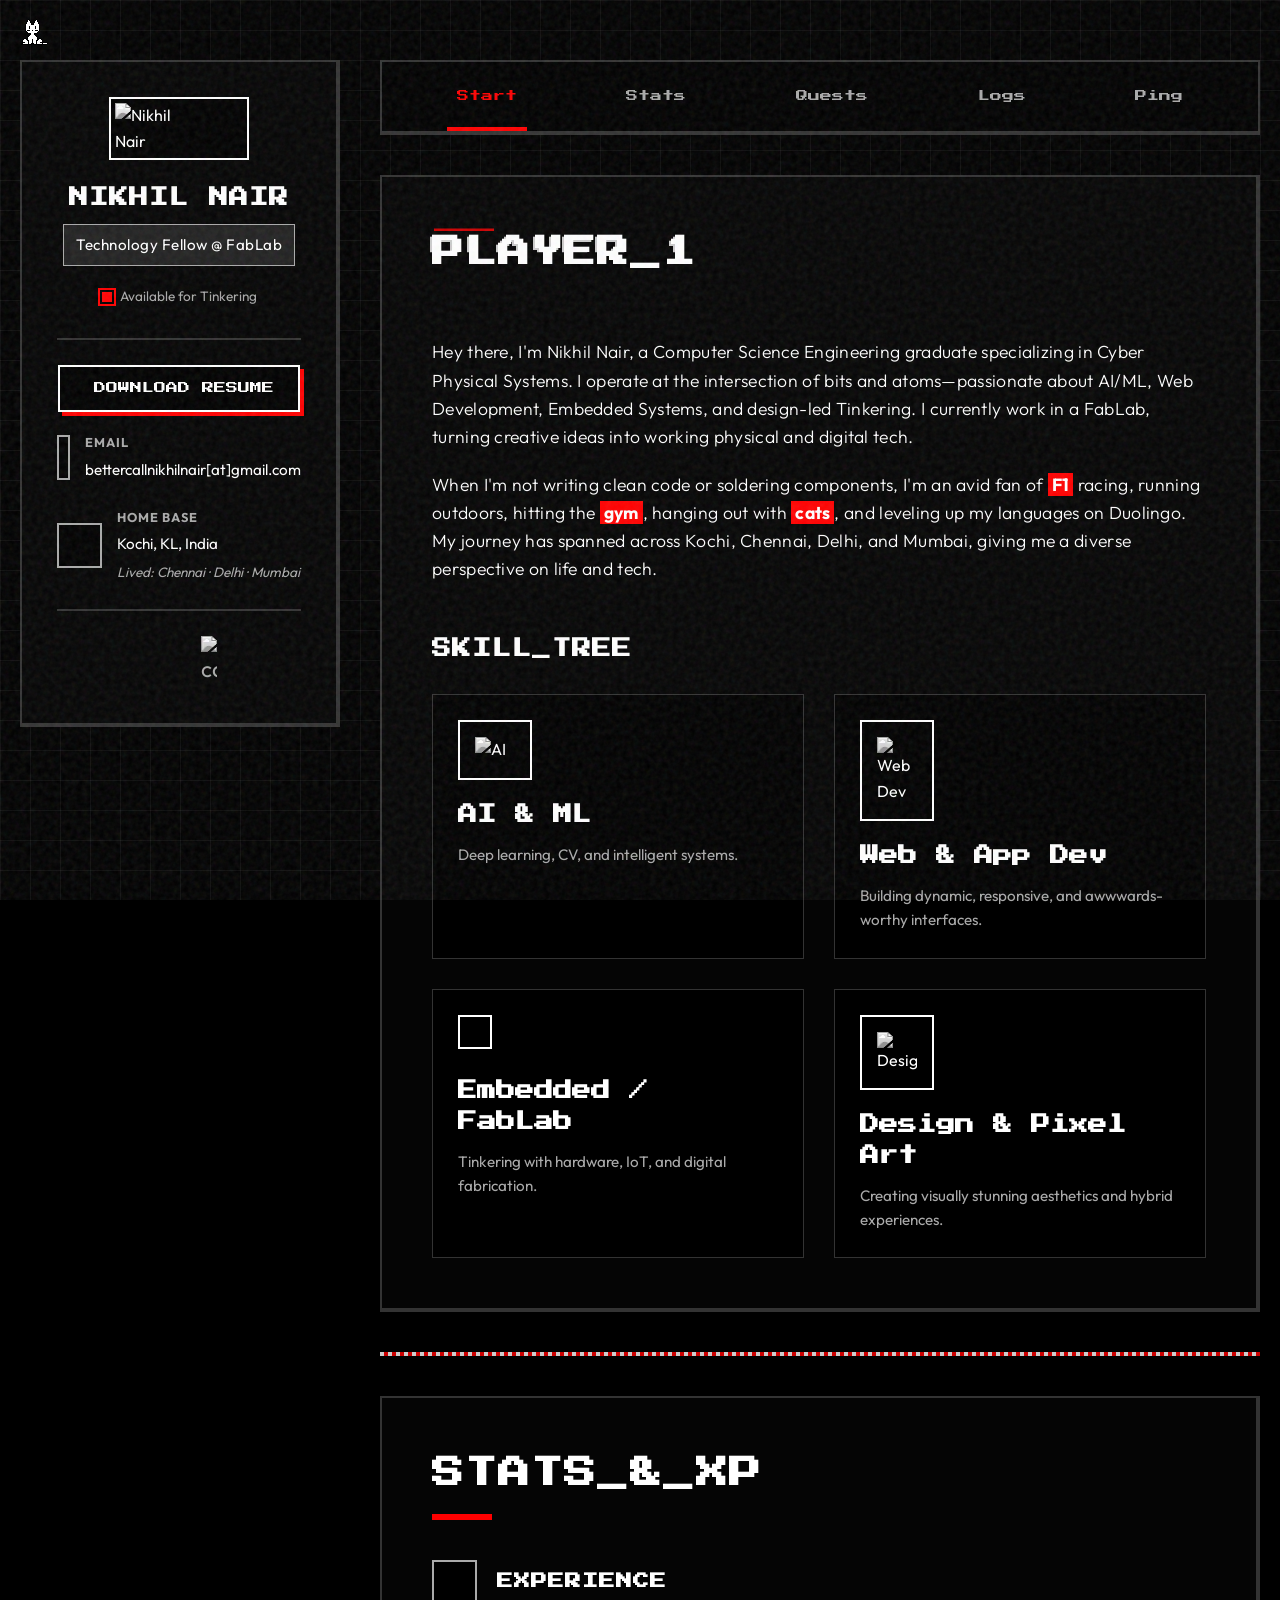
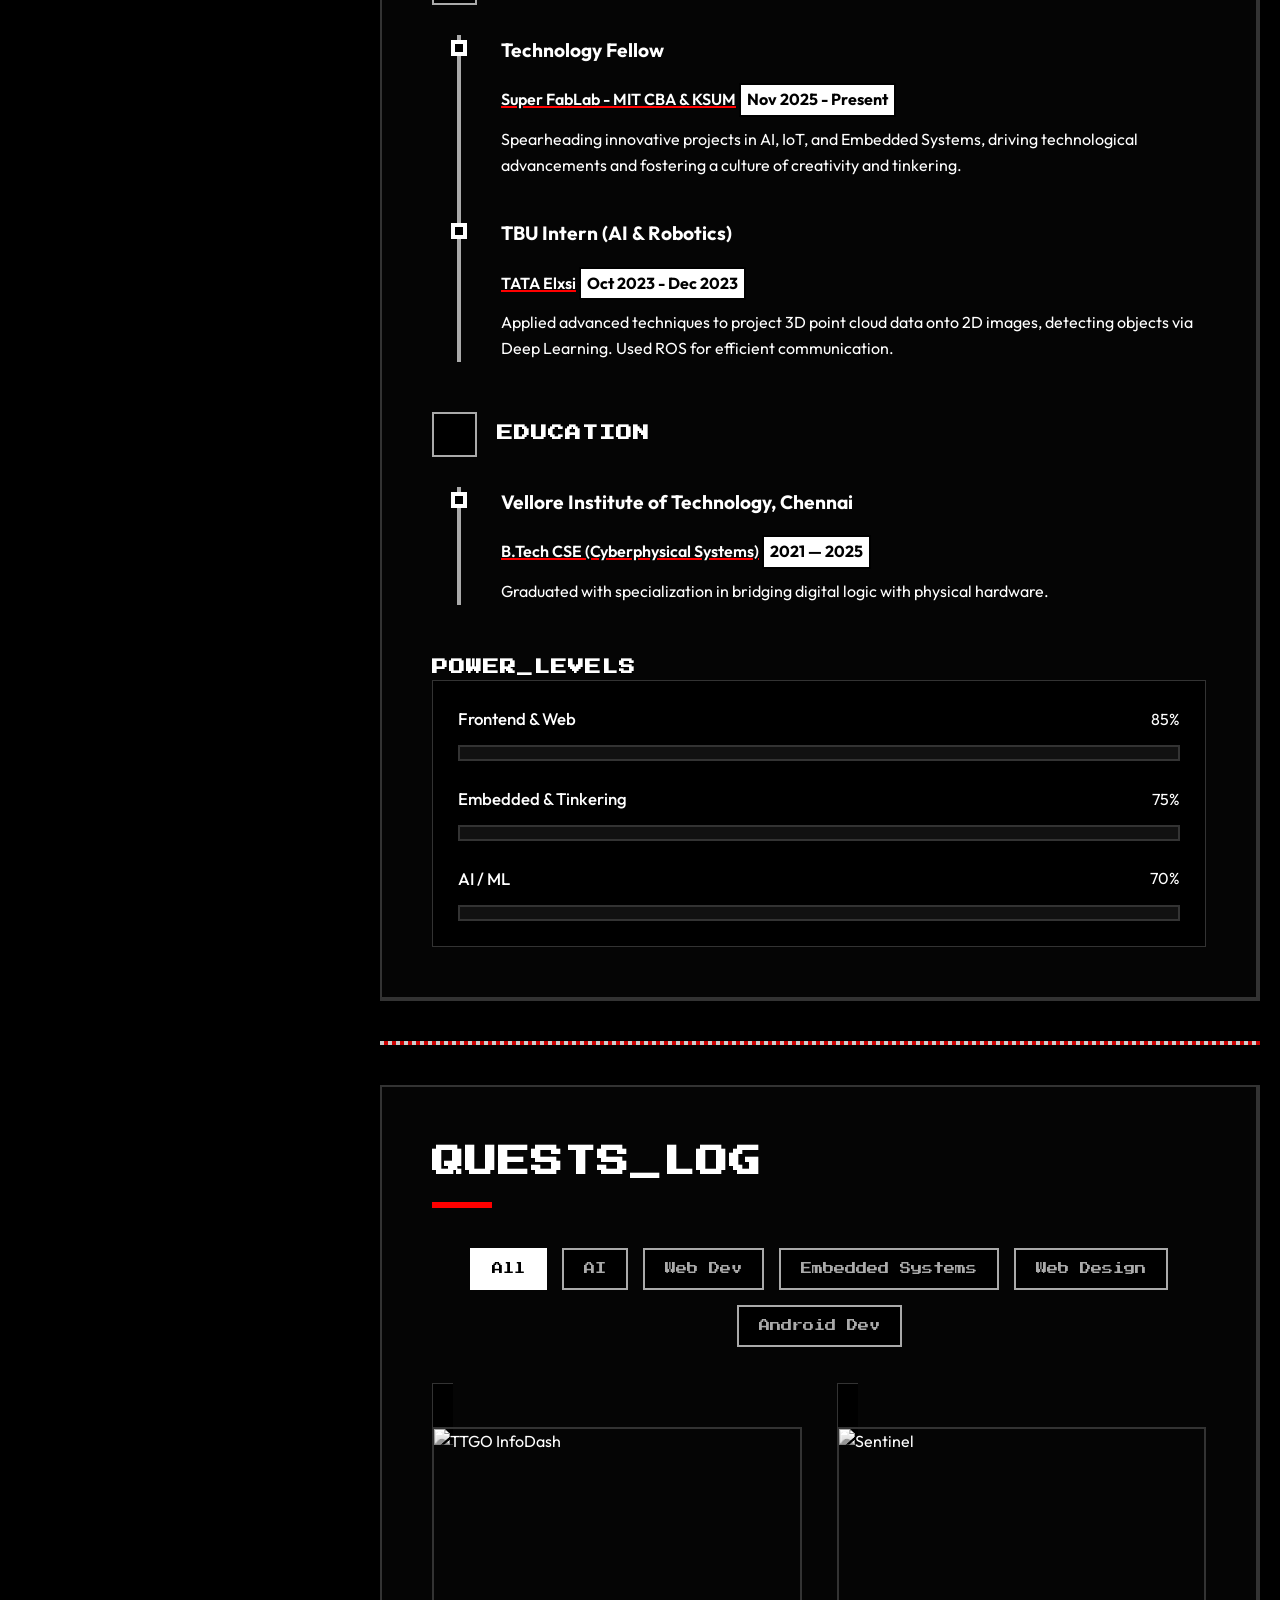
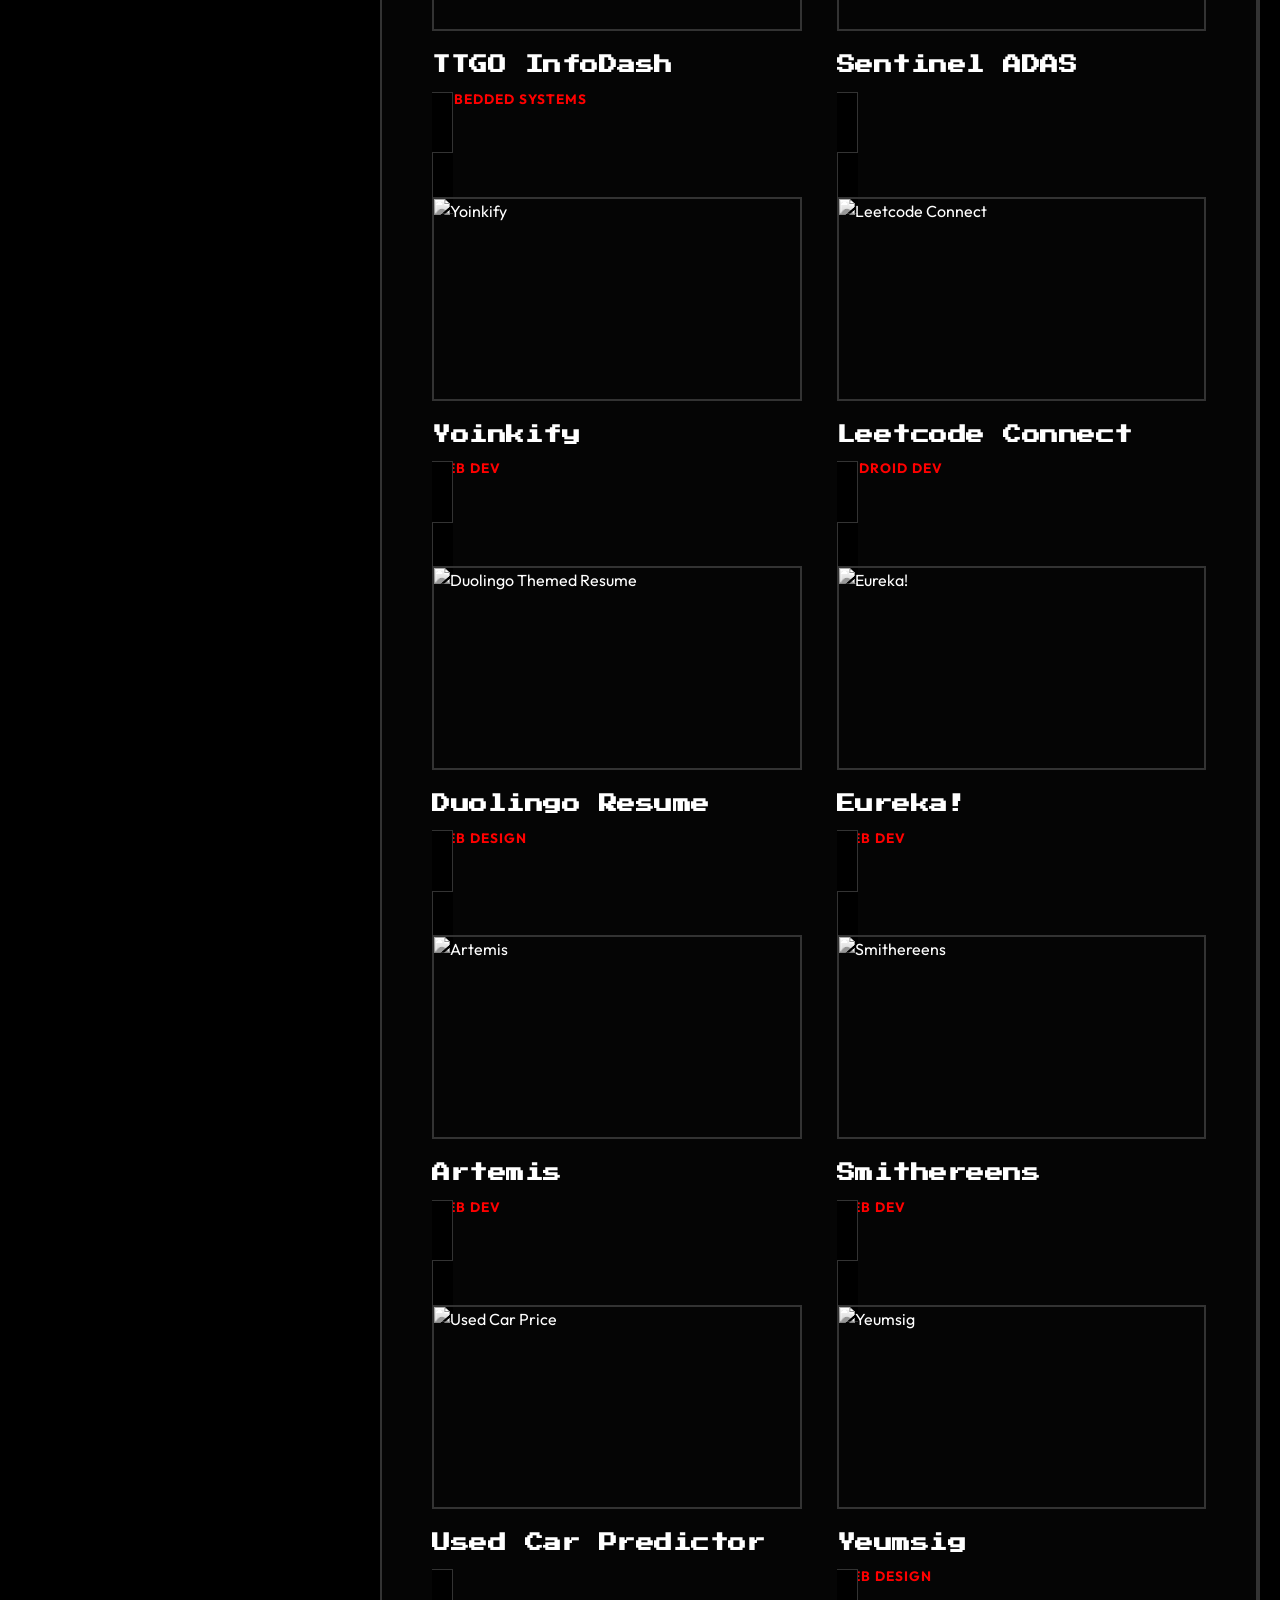
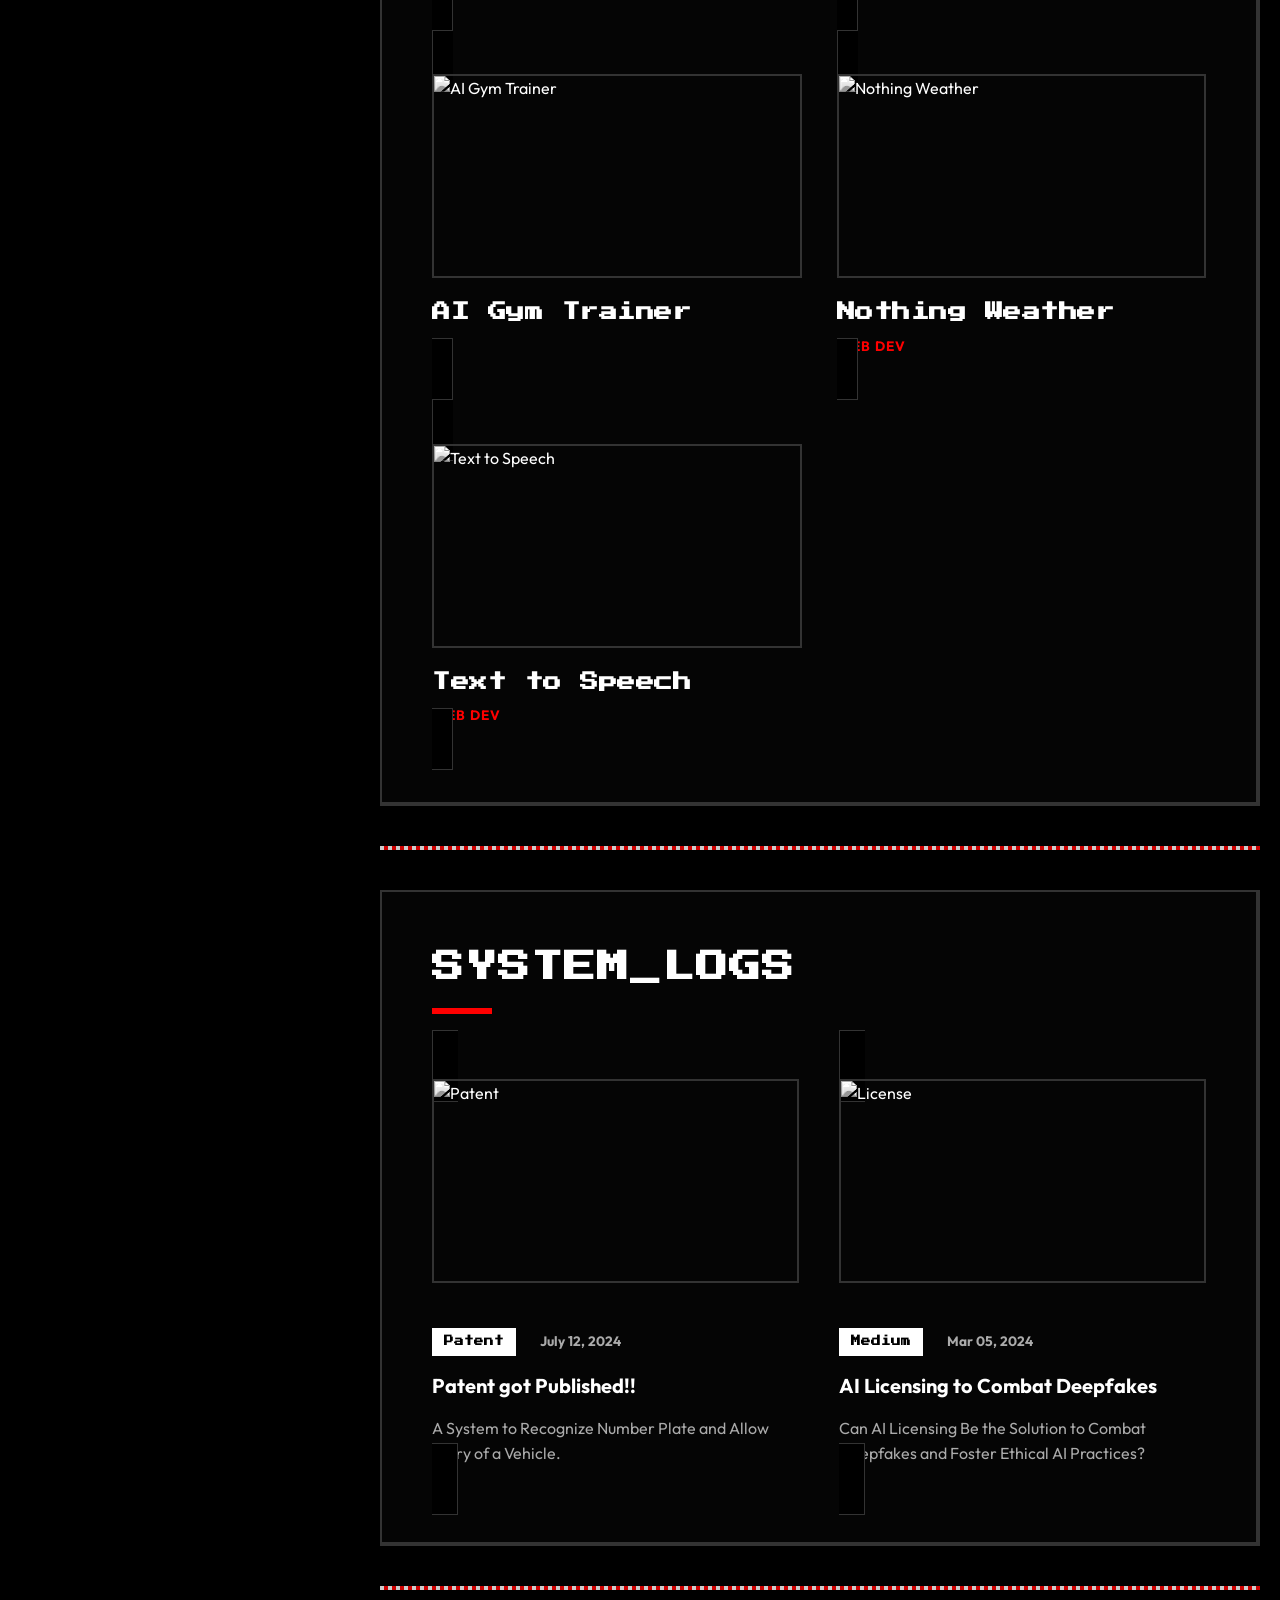
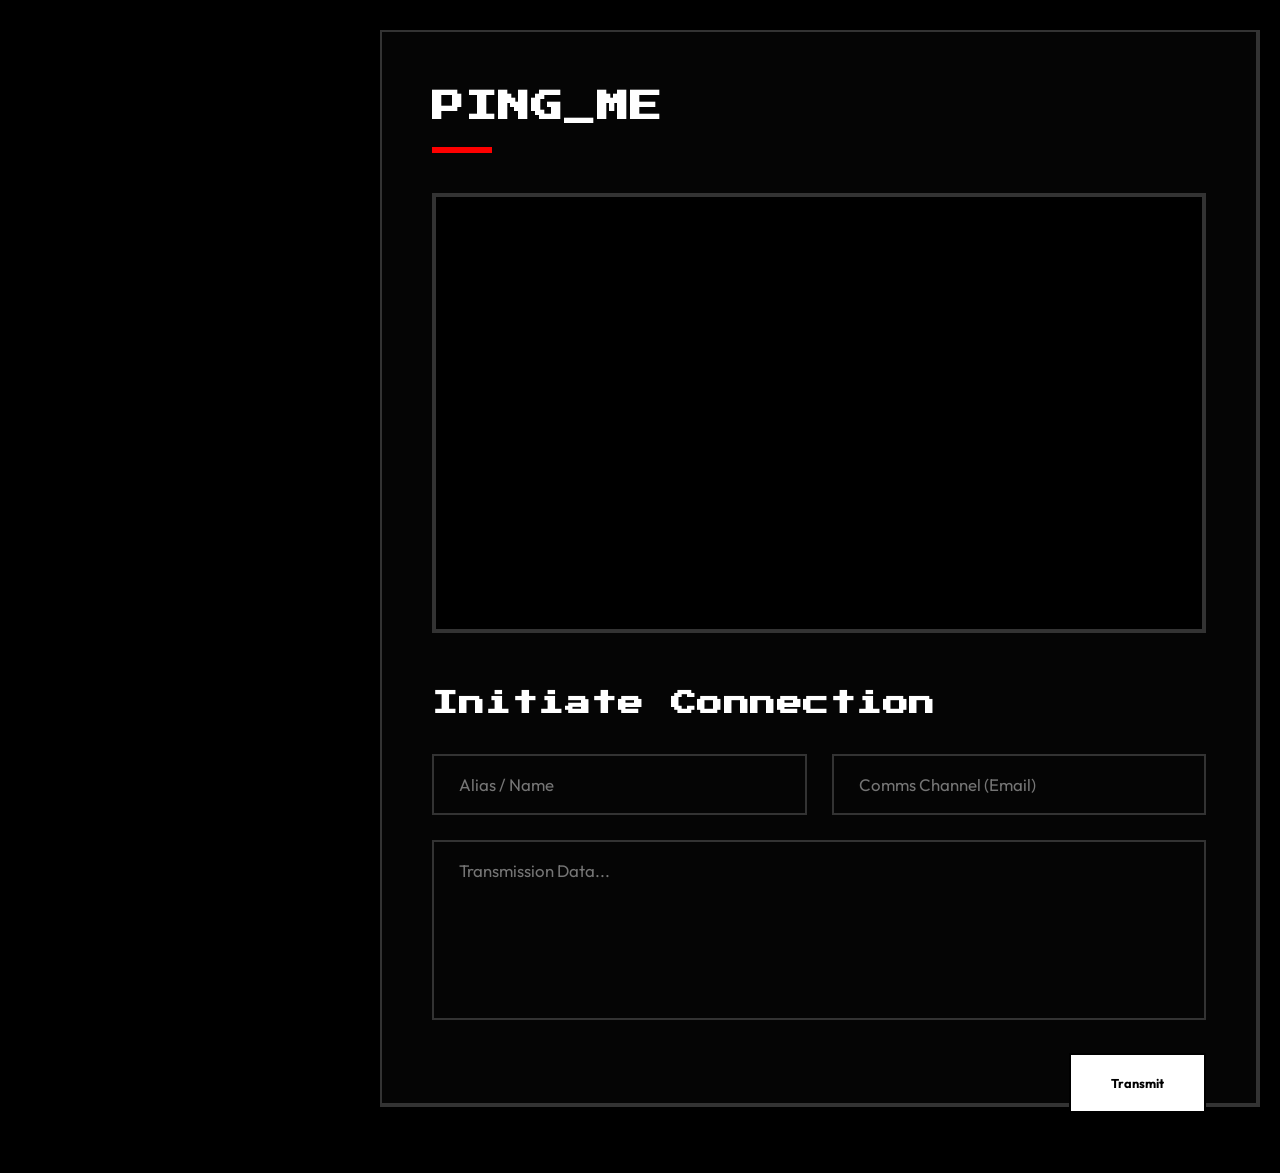
==== index.html @ 6154fd9d "style: redesign to black, white, and red pixel aesthetic" ====
<!DOCTYPE html>
<html lang="en">

<head>
  <meta charset="UTF-8">
  <meta http-equiv="X-UA-Compatible" content="IE=edge">
  <meta name="viewport" content="width=device-width, initial-scale=1.0">
  <title>Nikhil Nair | SWE & Maker</title>

  <!-- Favicon -->
  <link rel="shortcut icon" href="./assets/images/meow.svg" type="image/x-icon">

  <!-- Custom CSS -->
  <link rel="stylesheet" href="./assets/css/style.css">

  <!-- Google Fonts -->
  <link rel="preconnect" href="https://fonts.googleapis.com">
  <link rel="preconnect" href="https://fonts.gstatic.com" crossorigin>
  <link href="https://fonts.googleapis.com/css2?family=Press+Start+2P&family=Outfit:wght@300;400;500;700&family=Inter:wght@300;400;500;600&display=swap" rel="stylesheet">
</head>

<body class="pixel-cyber-theme">

  <!-- Noise Overlay for Premium Feel -->
  <div class="noise-overlay"></div>

  <main>
    <!--
      - #SIDEBAR
    -->
    <aside class="sidebar glass-panel" data-sidebar>
      <div class="sidebar-info">
        <figure class="avatar-box pixelated-border">
          <img src="./assets/images/myavatar.png" alt="Nikhil Nair" width="80">
        </figure>

        <div class="info-content">
          <h1 class="name pixel-font" title="Nikhil Nair">Nikhil Nair</h1>
          <p class="title cyber-text">Technology Fellow @ FabLab</p>
          <div class="status-indicator">
            <span class="pulse-dot"></span> Available for Tinkering
          </div>
        </div>

        <button class="info_more-btn" data-sidebar-btn>
          <span>Show Info</span>
          <ion-icon name="chevron-down"></ion-icon>
        </button>
      </div>

      <div class="sidebar-info_more">
        <div class="separator"></div>

        <ul class="contacts-list">
          <div style="text-align: center; margin-bottom: 20px;">
            <a href="./assets/files/Nikhil_Nair_Resume.pdf" download class="resume-btn pixel-btn">
              <ion-icon name="download-outline"></ion-icon>
              <span>Download Resume</span>
            </a>
          </div>

          <li class="contact-item">
            <div class="icon-box neon-glow">
              <ion-icon name="mail-outline"></ion-icon>
            </div>
            <div class="contact-info">
              <p class="contact-title pixel-subtitle">Email</p>
              <a href="mailto:bettercallnikhilnair@gmail.com" class="contact-link">bettercallnikhilnair[at]gmail.com</a>
            </div>
          </li>

          <li class="contact-item">
            <div class="icon-box neon-glow">
              <ion-icon name="location-outline"></ion-icon>
            </div>
            <div class="contact-info">
              <p class="contact-title pixel-subtitle">Home Base</p>
              <address>Kochi, KL, India</address>
              <p class="journey-text">Lived: Chennai · Delhi · Mumbai</p>
            </div>
          </li>
        </ul>

        <div class="separator"></div>

        <ul class="social-list">
          <li class="social-item"><a href="https://github.com/icebelly29" target="_blank" class="social-link"><ion-icon name="logo-github"></ion-icon></a></li>
          <li class="social-item"><a href="https://www.linkedin.com/in/nikhilnair29/" target="_blank" class="social-link"><ion-icon name="logo-linkedin"></ion-icon></a></li>
          <li class="social-item"><a href="https://www.instagram.com/nikhilvb2/" target="_blank" class="social-link"><ion-icon name="logo-instagram"></ion-icon></a></li>
          <li class="social-item"><a href="#" class="social-link"><img src="./assets/images/meow.png" width="16" alt="cat"></a></li>
        </ul>
      </div>
    </aside>

    <!--
      - #MAIN CONTENT
    -->
    <div class="main-content">
      
      <!--
        - #NAVBAR
      -->
      <nav class="navbar glass-panel">
        <ul class="navbar-list">
          <li class="navbar-item"><a href="#start" class="navbar-link active pixel-hover" data-nav-link>Start</a></li>
          <li class="navbar-item"><a href="#stats" class="navbar-link pixel-hover" data-nav-link>Stats</a></li>
          <li class="navbar-item"><a href="#quests" class="navbar-link pixel-hover" data-nav-link>Quests</a></li>
          <li class="navbar-item"><a href="#logs" class="navbar-link pixel-hover" data-nav-link>Logs</a></li> 
          <li class="navbar-item"><a href="#ping" class="navbar-link pixel-hover" data-nav-link>Ping</a></li>
        </ul>
      </nav>

      <!--
        - #ABOUT (Start)
      -->
      <article id="start" class="about glass-panel section-block" data-page="start">
        <header>
          <h2 class="h2 article-title pixel-font cyber-glitch" data-text="Player_1">Player_1</h2>
        </header>

        <section class="about-text scroll-reveal">
          <p>
            Hey there, I'm Nikhil Nair, a Computer Science Engineering graduate specializing in Cyber Physical Systems. 
            I operate at the intersection of bits and atoms—passionate about AI/ML, Web Development, Embedded Systems, and design-led Tinkering. I currently work in a FabLab, turning creative ideas into working physical and digital tech.
          </p>
          <p>
            When I'm not writing clean code or soldering components, I'm an avid fan of <b>F1</b> racing, running outdoors, hitting the <b>gym</b>, hanging out with <b>cats</b>, and leveling up my languages on Duolingo. My journey has spanned across Kochi, Chennai, Delhi, and Mumbai, giving me a diverse perspective on life and tech.
          </p>
        </section>

        <section class="service scroll-reveal">
          <h3 class="h3 service-title pixel-font">Skill_Tree</h3>
          <ul class="service-list">
            <li class="service-item glass-card hover-glow">
              <div class="service-icon-box"><img src="./assets/images/machine-learning.png" alt="AI" width="40"></div>
              <div class="service-content-box">
                <h4 class="h4 service-item-title gradient-text">AI & ML</h4>
                <p class="service-item-text">Deep learning, CV, and intelligent systems.</p>
              </div>
            </li>
            <li class="service-item glass-card hover-glow">
              <div class="service-icon-box"><img src="./assets/images/development.png" alt="Web Dev" width="40"></div>
              <div class="service-content-box">
                <h4 class="h4 service-item-title gradient-text">Web & App Dev</h4>
                <p class="service-item-text">Building dynamic, responsive, and awwwards-worthy interfaces.</p>
              </div>
            </li>
            <li class="service-item glass-card hover-glow">
              <div class="service-icon-box"><ion-icon name="hardware-chip-outline" style="font-size: 40px; color: var(--neon-cyan);"></ion-icon></div>
              <div class="service-content-box">
                <h4 class="h4 service-item-title gradient-text">Embedded / FabLab</h4>
                <p class="service-item-text">Tinkering with hardware, IoT, and digital fabrication.</p>
              </div>
            </li>
            <li class="service-item glass-card hover-glow">
              <div class="service-icon-box"><img src="./assets/images/web-design.png" alt="Design" width="40"></div>
              <div class="service-content-box">
                <h4 class="h4 service-item-title gradient-text">Design & Pixel Art</h4>
                <p class="service-item-text">Creating visually stunning aesthetics and hybrid experiences.</p>
              </div>
            </li>
          </ul>
        </section>
      </article>

      <div class="section-divider pixel-divider"></div>

      <!--
        - #RESUME (Stats)
      -->
      <article id="stats" class="resume glass-panel section-block" data-page="stats">
        <header>
          <h2 class="h2 article-title pixel-font neon-text">Stats_&_XP</h2>
        </header>

        <section class="timeline scroll-reveal">
          <div class="title-wrapper">
            <div class="icon-box neon-glow"><ion-icon name="briefcase-outline"></ion-icon></div>
            <h3 class="h3 pixel-font" style="font-size: 1rem;">Experience</h3>
          </div>
          <ol class="timeline-list">
            <li class="timeline-item">
              <h4 class="h4 timeline-item-title">Technology Fellow</h4>
              <a href="https://fablabkerala.in/" target="_blank" class="cyber-link">Super FabLab - MIT CBA & KSUM</a>
              <span class="time-badge synth-bg">Nov 2025 - Present</span>
              <p class="timeline-text">Spearheading innovative projects in AI, IoT, and Embedded Systems, driving technological advancements and fostering a culture of creativity and tinkering.</p>
            </li>
            <li class="timeline-item">
              <h4 class="h4 timeline-item-title">TBU Intern (AI & Robotics)</h4>
              <a href="https://tataelxsi.com/" target="_blank" class="cyber-link">TATA Elxsi</a>
              <span class="time-badge synth-bg">Oct 2023 - Dec 2023</span>
              <p class="timeline-text">Applied advanced techniques to project 3D point cloud data onto 2D images, detecting objects via Deep Learning. Used ROS for efficient communication.</p>
            </li>
          </ol>
        </section>

        <section class="timeline scroll-reveal">
          <div class="title-wrapper">
            <div class="icon-box neon-glow"><ion-icon name="book-outline"></ion-icon></div>
            <h3 class="h3 pixel-font" style="font-size: 1rem;">Education</h3>
          </div>
          <ol class="timeline-list">
            <li class="timeline-item">
              <h4 class="h4 timeline-item-title">Vellore Institute of Technology, Chennai</h4>
              <span class="cyber-link">B.Tech CSE (Cyberphysical Systems)</span>
              <span class="time-badge synth-bg">2021 — 2025</span>
              <p class="timeline-text">Graduated with specialization in bridging digital logic with physical hardware.</p>
            </li>
          </ol>
        </section>

        <section class="skill scroll-reveal">
          <h3 class="h3 skills-title pixel-font" style="font-size: 1rem;">Power_Levels</h3>
          <ul class="skills-list content-card glass-card">
            <li class="skills-item">
              <div class="title-wrapper"><h5 class="h5">Frontend & Web</h5><data value="85">85%</data></div>
              <div class="skill-progress-bg"><div class="skill-progress-fill neon-bar synth-gradient" style="width: 85%;"></div></div>
            </li>
            <li class="skills-item">
              <div class="title-wrapper"><h5 class="h5">Embedded & Tinkering</h5><data value="75">75%</data></div>
              <div class="skill-progress-bg"><div class="skill-progress-fill neon-bar synth-gradient" style="width: 75%;"></div></div>
            </li>
            <li class="skills-item">
              <div class="title-wrapper"><h5 class="h5">AI / ML</h5><data value="70">70%</data></div>
              <div class="skill-progress-bg"><div class="skill-progress-fill neon-bar synth-gradient" style="width: 70%;"></div></div>
            </li>
          </ul>
        </section>
      </article>

      <div class="section-divider pixel-divider"></div>

      <!--
        - #PORTFOLIO (Quests)
      -->
      <article id="quests" class="portfolio glass-panel section-block" data-page="quests">
        <header>
          <h2 class="h2 article-title pixel-font neon-text" style="color: var(--neon-pink);">Quests_Log</h2>
        </header>

        <section class="projects">
          <ul class="filter-list pixel-filters">
            <li class="filter-item"><button class="active synth-btn" data-filter-btn>All</button></li>
            <li class="filter-item"><button class="synth-btn" data-filter-btn>AI</button></li>
            <li class="filter-item"><button class="synth-btn" data-filter-btn>Web Dev</button></li>
            <li class="filter-item"><button class="synth-btn" data-filter-btn>Embedded Systems</button></li>
            <li class="filter-item"><button class="synth-btn" data-filter-btn>Web Design</button></li>
            <li class="filter-item"><button class="synth-btn" data-filter-btn>Android Dev</button></li>
          </ul>

          <ul class="project-list">
            <!-- Project 1 -->
            <li class="project-item active scroll-reveal" data-filter-item data-category="embedded systems">
              <a href="https://github.com/icebelly29/ttgo-infodash" target="_blank" class="glass-card quest-card synth-hover">
                <figure class="project-img pixel-image-wrapper">
                  <div class="project-item-icon-box"><ion-icon name="eye-outline"></ion-icon></div>
                  <img src="./assets/images/ttgo-infodash.gif" alt="TTGO InfoDash" loading="lazy">
                </figure>
                <h3 class="project-title cyber-text gradient-text">TTGO InfoDash</h3>
                <p class="project-category">Embedded Systems</p>
              </a>
            </li>

            <!-- Project 2 -->
            <li class="project-item active scroll-reveal" data-filter-item data-category="ai">
              <a href="https://github.com/icebelly29/Sentinel-Smart-ADAS-Integrated-Fleet-Monitoring-System" target="_blank" class="glass-card quest-card synth-hover">
                <figure class="project-img pixel-image-wrapper">
                  <div class="project-item-icon-box"><ion-icon name="eye-outline"></ion-icon></div>
                  <img src="./assets/images/sentinel.png" alt="Sentinel" loading="lazy">
                </figure>
                <h3 class="project-title cyber-text gradient-text">Sentinel ADAS</h3>
                <p class="project-category">AI</p>
              </a>
            </li>

            <!-- Project 3 -->
            <li class="project-item active scroll-reveal" data-filter-item data-category="web dev">
              <a href="https://yoinkify.up.railway.app/" target="_blank" class="glass-card quest-card synth-hover">
                <figure class="project-img pixel-image-wrapper">
                  <div class="project-item-icon-box"><ion-icon name="eye-outline"></ion-icon></div>
                  <img src="./assets/images/yoinkify.png" alt="Yoinkify" loading="lazy">
                </figure>
                <h3 class="project-title cyber-text gradient-text">Yoinkify</h3>
                <p class="project-category">Web Dev</p>
              </a>
            </li>

            <!-- Project 4 -->
            <li class="project-item active scroll-reveal" data-filter-item data-category="android dev">
              <a href="https://github.com/icebelly29/Leetcode-Connect" target="_blank" class="glass-card quest-card synth-hover">
                <figure class="project-img pixel-image-wrapper">
                  <div class="project-item-icon-box"><ion-icon name="eye-outline"></ion-icon></div>
                  <img src="./assets/images/leetcode-connect.png" alt="Leetcode Connect" loading="lazy">
                </figure>
                <h3 class="project-title cyber-text gradient-text">Leetcode Connect</h3>
                <p class="project-category">Android Dev</p>
              </a>
            </li>

            <!-- Project 5 -->
            <li class="project-item active scroll-reveal" data-filter-item data-category="web design">
              <a href="https://www.linkedin.com/feed/update/urn:li:activity:7243298942078050304/" target="_blank" class="glass-card quest-card synth-hover">
                <figure class="project-img pixel-image-wrapper">
                  <div class="project-item-icon-box"><ion-icon name="eye-outline"></ion-icon></div>
                  <img src="./assets/images/duolingo.png" alt="Duolingo Themed Resume" loading="lazy">
                </figure>
                <h3 class="project-title cyber-text gradient-text">Duolingo Resume</h3>
                <p class="project-category">Web Design</p>
              </a>
            </li>

            <!-- Project 6 -->
            <li class="project-item active scroll-reveal" data-filter-item data-category="web dev">
              <a href="https://github.com/icebelly29/Eureka" target="_blank" class="glass-card quest-card synth-hover">
                <figure class="project-img pixel-image-wrapper">
                  <div class="project-item-icon-box"><ion-icon name="eye-outline"></ion-icon></div>
                  <img src="./assets/images/eureka.png" alt="Eureka!" loading="lazy">
                </figure>
                <h3 class="project-title cyber-text gradient-text">Eureka!</h3>
                <p class="project-category">Web Dev</p>
              </a>
            </li>

            <!-- Project 7 -->
            <li class="project-item active scroll-reveal" data-filter-item data-category="web dev">
              <a href="https://github.com/Krypthon-Hackathon-VITC/Team-50" target="_blank" class="glass-card quest-card synth-hover">
                <figure class="project-img pixel-image-wrapper">
                  <div class="project-item-icon-box"><ion-icon name="eye-outline"></ion-icon></div>
                  <img src="./assets/images/artemis.png" alt="Artemis" loading="lazy">
                </figure>
                <h3 class="project-title cyber-text gradient-text">Artemis</h3>
                <p class="project-category">Web Dev</p>
              </a>
            </li>

            <!-- Project 8 -->
            <li class="project-item active scroll-reveal" data-filter-item data-category="web dev">
              <a href="https://icebelly29.github.io/smithereens/" target="_blank" class="glass-card quest-card synth-hover">
                <figure class="project-img pixel-image-wrapper">
                  <div class="project-item-icon-box"><ion-icon name="eye-outline"></ion-icon></div>
                  <img src="./assets/images/joji-mama.png" alt="Smithereens" loading="lazy">
                </figure>
                <h3 class="project-title cyber-text gradient-text">Smithereens</h3>
                <p class="project-category">Web Dev</p>
              </a>
            </li>

            <!-- Project 9 -->
            <li class="project-item active scroll-reveal" data-filter-item data-category="ai">
              <a href="https://github.com/icebelly29/UniDump/blob/main/Car_Price/SecondHandCar_price_prediction_using_LRE.ipynb" target="_blank" class="glass-card quest-card synth-hover">
                <figure class="project-img pixel-image-wrapper">
                  <div class="project-item-icon-box"><ion-icon name="eye-outline"></ion-icon></div>
                  <img src="./assets/images/car-price.png" alt="Used Car Price" loading="lazy">
                </figure>
                <h3 class="project-title cyber-text gradient-text">Used Car Predictor</h3>
                <p class="project-category">AI</p>
              </a>
            </li>

            <!-- Project 10 -->
            <li class="project-item active scroll-reveal" data-filter-item data-category="web design">
              <a href="#" class="glass-card quest-card synth-hover">
                <figure class="project-img pixel-image-wrapper">
                  <div class="project-item-icon-box"><ion-icon name="eye-outline"></ion-icon></div>
                  <img src="./assets/images/yeumsig.png" alt="Yeumsig" loading="lazy">
                </figure>
                <h3 class="project-title cyber-text gradient-text">Yeumsig</h3>
                <p class="project-category">Web Design</p>
              </a>
            </li>

            <!-- Project 11 -->
            <li class="project-item active scroll-reveal" data-filter-item data-category="ai">
              <a href="https://github.com/icebelly29/UniDump/blob/main/CompVis/GymTrainer.ipynb" target="_blank" class="glass-card quest-card synth-hover">
                <figure class="project-img pixel-image-wrapper">
                  <div class="project-item-icon-box"><ion-icon name="eye-outline"></ion-icon></div>
                  <img src="./assets/images/ai-gym.png" alt="AI Gym Trainer" loading="lazy">
                </figure>
                <h3 class="project-title cyber-text gradient-text">AI Gym Trainer</h3>
                <p class="project-category">AI</p>
              </a>
            </li>

            <!-- Project 12 -->
            <li class="project-item active scroll-reveal" data-filter-item data-category="web dev">
              <a href="#" class="glass-card quest-card synth-hover">
                <figure class="project-img pixel-image-wrapper">
                  <div class="project-item-icon-box"><ion-icon name="eye-outline"></ion-icon></div>
                  <img src="./assets/images/nothing-weather.png" alt="Nothing Weather" loading="lazy">
                </figure>
                <h3 class="project-title cyber-text gradient-text">Nothing Weather</h3>
                <p class="project-category">Web Dev</p>
              </a>
            </li>

            <!-- Project 13 -->
            <li class="project-item active scroll-reveal" data-filter-item data-category="web dev">
              <a href="https://icebelly29.github.io/TTS-App/" target="_blank" class="glass-card quest-card synth-hover">
                <figure class="project-img pixel-image-wrapper">
                  <div class="project-item-icon-box"><ion-icon name="eye-outline"></ion-icon></div>
                  <img src="./assets/images/tts-web.png" alt="Text to Speech" loading="lazy">
                </figure>
                <h3 class="project-title cyber-text gradient-text">Text to Speech</h3>
                <p class="project-category">Web Dev</p>
              </a>
            </li>
          </ul>
        </section>
      </article>

      <div class="section-divider pixel-divider"></div>

      <!--
        - #BLOG (Logs)
      -->
      <article id="logs" class="blog glass-panel section-block" data-page="logs">
        <header>
          <h2 class="h2 article-title pixel-font neon-text" style="color: var(--synth-yellow);">System_Logs</h2>
        </header>

        <section class="blog-posts">
          <ul class="blog-posts-list">
            <li class="blog-post-item scroll-reveal">
              <a href="https://chennai.vit.ac.in/computer-science-engineering-chennai/scope-patent/#:~:text=Tiwari%20Nikhil%20Nair-,202441051527,-A%20System%20To" target="_blank" class="glass-card synth-hover">
                <figure class="blog-banner-box pixel-image-wrapper">
                  <img src="./assets/images/patent.png" alt="Patent" loading="lazy">
                </figure>
                <div class="blog-content">
                  <div class="blog-meta">
                    <p class="blog-category cyber-tag">Patent</p>
                    <span class="dot"></span>
                    <time datetime="2024-07-12">July 12, 2024</time>
                  </div>
                  <h3 class="h3 blog-item-title">Patent got Published!!</h3>
                  <p class="blog-text">A System to Recognize Number Plate and Allow Entry of a Vehicle.</p>
                </div>
              </a>
            </li>
            
            <li class="blog-post-item scroll-reveal">
              <a href="https://medium.com/@nikhilvb2" target="_blank" class="glass-card synth-hover">
                <figure class="blog-banner-box pixel-image-wrapper">
                  <img src="./assets/images/AI_license.gif" alt="License" loading="lazy">
                </figure>
                <div class="blog-content">
                  <div class="blog-meta">
                    <p class="blog-category cyber-tag">Medium</p>
                    <span class="dot"></span>
                    <time datetime="2024-03-05">Mar 05, 2024</time>
                  </div>
                  <h3 class="h3 blog-item-title">AI Licensing to Combat Deepfakes</h3>
                  <p class="blog-text">Can AI Licensing Be the Solution to Combat Deepfakes and Foster Ethical AI Practices?</p>
                </div>
              </a>
            </li>
          </ul>
        </section>
      </article>

      <div class="section-divider pixel-divider"></div>

      <!--
        - #CONTACT (Ping)
      -->
      <article id="ping" class="contact glass-panel section-block" data-page="ping">
        <header>
          <h2 class="h2 article-title pixel-font neon-text" style="color: var(--neon-cyan);">Ping_Me</h2>
        </header>

        <section class="mapbox pixel-border-map scroll-reveal" data-mapbox>
          <figure>
            <iframe
              src="https://www.google.com/maps/embed?pb=!1m14!1m8!1m3!1d251479.31652303843!2d75.9906121!3d9.9867342!3m2!1i1024!2i768!4f13.1!3m3!1m2!1s0x3b080d514abec6bf%3A0xbd582caa5844192!2sKochi%2C%20Kerala!5e0!3m2!1sen!2sin!4v1748094858097!5m2!1sen!2sin"
              width="400" height="300" loading="lazy"></iframe>
          </figure>
        </section>

        <section class="contact-form scroll-reveal">
          <h3 class="h3 form-title cyber-text gradient-text">Initiate Connection</h3>
          <form action="https://formspree.io/f/xvoeplyz" method="POST" class="form" data-form>
            <div class="input-wrapper">
              <input type="text" name="fullname" class="form-input cyber-input" placeholder="Alias / Name" required data-form-input>
              <input type="email" name="email" class="form-input cyber-input" placeholder="Comms Channel (Email)" required data-form-input>
            </div>
            <textarea name="message" class="form-input cyber-input" placeholder="Transmission Data..." required data-form-input></textarea>
            <button class="form-btn cyber-btn synth-btn-large" type="submit" disabled data-form-btn>
              <ion-icon name="paper-plane"></ion-icon>
              <span>Transmit</span>
            </button>
          </form>
        </section>
      </article>

    </div>
  </main>

  <!-- Neko cursor -->
  <script src="./assets/js/oneko.js"></script>
  
  <!-- Custom JS -->
  <script src="./assets/js/script.js"></script>

  <!-- Ionicon link -->
  <script type="module" src="https://unpkg.com/ionicons@5.5.2/dist/ionicons/ionicons.esm.js"></script>
  <script nomodule src="https://unpkg.com/ionicons@5.5.2/dist/ionicons/ionicons.js"></script>

</body>
</html>
---- assets/css/style.css ----
/*-----------------------------------*\
  #style.css - Black, White, Red Hybrid
\*-----------------------------------*/

:root {
  /* Colors */
  --bg: #000000;
  --panel-bg: #050505;
  --glass-border: #333333;
  --accent: #ff0000;
  --accent-hover: #cc0000;
  --text-primary: #ffffff;
  --text-secondary: #aaaaaa;
  
  /* Typography */
  --font-body: 'Outfit', sans-serif;
  --font-pixel: 'Press Start 2P', monospace;

  /* Spacing */
  --sidebar-width: 320px;
  --gap: 40px;
  --border-radius-glass: 0px; /* Sharp edges for retro feel */
  --border-radius-pixel: 0px;
}

*, *::before, *::after {
  margin: 0; padding: 0; box-sizing: border-box;
}

html {
  scroll-behavior: smooth;
}

body {
  background: var(--bg);
  color: var(--text-primary);
  font-family: var(--font-body);
  line-height: 1.6;
  overflow-x: hidden;
}

/* Background Grids for Effort */
body::before {
  content: '';
  position: fixed;
  top: 0; left: 0; width: 100vw; height: 100vh;
  background-image: 
    linear-gradient(rgba(255, 255, 255, 0.05) 1px, transparent 1px),
    linear-gradient(90deg, rgba(255, 255, 255, 0.05) 1px, transparent 1px);
  background-size: 30px 30px;
  z-index: -1;
  pointer-events: none;
}

/* Noise Overlay */
.noise-overlay {
  position: fixed; top: 0; left: 0; width: 100vw; height: 100vh;
  pointer-events: none; z-index: 9999; opacity: 0.1;
  background-image: url('data:image/svg+xml,%3Csvg viewBox="0 0 200 200" xmlns="http://www.w3.org/2000/svg"%3E%3Cfilter id="noiseFilter"%3E%3CfeTurbulence type="fractalNoise" baseFrequency="0.8" numOctaves="3" stitchTiles="stitch"/%3E%3C/filter%3E%3Crect width="100%25" height="100%25" filter="url(%23noiseFilter)"/%3E%3C/svg%3E');
}

/* Font Classes */
.pixel-font { font-family: var(--font-pixel); text-transform: uppercase; font-size: 0.85rem; letter-spacing: 1px; }
.cyber-text { color: var(--text-primary); letter-spacing: 0.5px; }
.red-text { color: var(--accent); text-shadow: 2px 2px 0px #440000; }
.gradient-text { color: var(--text-primary); font-family: var(--font-pixel); } /* fallback if inline */

/* Custom Scrollbar */
::-webkit-scrollbar { width: 10px; }
::-webkit-scrollbar-track { background: var(--bg); border-left: 1px solid var(--glass-border); }
::-webkit-scrollbar-thumb { background: var(--text-secondary); border-radius: 0; }
::-webkit-scrollbar-thumb:hover { background: var(--accent); }

/* Globals */
a { text-decoration: none; color: inherit; }
li { list-style: none; }
img { max-width: 100%; display: block; filter: grayscale(100%); transition: filter 0.3s; }
img:hover { filter: grayscale(0%); }
button { font: inherit; background: none; border: none; cursor: pointer; color: inherit; }

/* Hybrid Glass Panels */
.glass-panel {
  background: var(--panel-bg);
  border: 2px solid var(--glass-border);
  border-radius: var(--border-radius-glass);
}
.glass-card {
  background: black;
  border: 1px solid var(--glass-border);
  border-radius: var(--border-radius-glass);
  padding: 25px;
  transition: all 0.2s;
}
.hover-glow:hover {
  transform: translate(-4px, -4px);
  border-color: var(--text-primary);
  box-shadow: 4px 4px 0 var(--accent);
}
.synth-hover:hover {
  transform: translate(-4px, -4px);
  border-color: var(--accent);
  box-shadow: 4px 4px 0 var(--text-primary);
}

/* Pixel Art Borders */
.pixelated-border {
  border: 4px solid var(--bg);
  background-color: var(--bg);
  padding: 4px;
}
.pixel-divider {
  width: 100%; height: 4px; margin: 40px 0;
  background-image: linear-gradient(90deg, var(--text-primary) 50%, transparent 50%), linear-gradient(90deg, var(--accent) 50%, transparent 50%);
  background-size: 8px 4px, 8px 4px;
  background-position: 0 0, 4px 4px;
  opacity: 0.8;
}

/* Layout */
main {
  max-width: 1300px;
  margin: 60px auto;
  padding: 0 20px;
  display: flex;
  gap: var(--gap);
  align-items: flex-start;
}

/* Sidebar */
.sidebar {
  width: var(--sidebar-width);
  padding: 35px;
  position: sticky;
  top: 60px;
  z-index: 50;
  border-right: 4px solid var(--glass-border);
  border-bottom: 4px solid var(--glass-border);
}
.avatar-box {
  width: 140px;
  margin: 0 auto 25px;
  border: 2px solid var(--text-primary);
  overflow: hidden;
}
.avatar-box img { filter: grayscale(100%) contrast(1.2); }
.info-content { text-align: center; }
.name { font-size: 1.2rem; margin-bottom: 12px; color: #fff; font-family: var(--font-pixel); line-height: 1.4; }
.title { font-size: 0.95rem; margin-bottom: 20px; background: #222; padding: 8px 12px; display: inline-block; border: 1px solid var(--text-secondary); color: var(--text-primary);}
.status-indicator { font-size: 0.85rem; color: var(--text-secondary); display: flex; align-items: center; justify-content: center; gap: 8px;}
.pulse-dot { width: 10px; height: 10px; background: var(--accent); box-shadow: 0 0 0 2px var(--bg), 0 0 0 4px var(--accent); animation: blink 1.5s steps(2, start) infinite; }

@keyframes blink {
  0% { opacity: 1; }
  50% { opacity: 0; }
  100% { opacity: 1; }
}

.sidebar-info_more { margin-top: 30px; }
.separator { height: 2px; background: var(--glass-border); margin: 25px 0; }
.info_more-btn { display: none; }

.contact-item { display: flex; align-items: center; gap: 15px; margin-bottom: 25px; }
.icon-box { background: var(--bg); width: 45px; height: 45px; display: grid; place-items: center; font-size: 1.3rem; color: var(--text-primary); transition: all 0.3s; border: 2px solid var(--text-secondary); }
.neon-glow:hover, .icon-box:hover { background: var(--accent); color: #fff; border-color: var(--accent); }
.contact-title { font-size: 0.8rem; color: var(--text-secondary); margin-bottom: 4px; text-transform: uppercase; letter-spacing: 1px; font-weight: bold; }
.contact-link, address { font-size: 0.95rem; font-style: normal; color: #fff; }
.journey-text { font-size: 0.85rem; color: var(--text-secondary); margin-top: 6px; font-style: italic; }

.social-list { display: flex; justify-content: center; gap: 20px; }
.social-link { color: var(--text-secondary); font-size: 1.4rem; transition: all 0.3s; }
.social-link:hover { color: var(--accent); transform: translateY(-3px); }

/* Pixel Buttons */
.pixel-btn {
  display: inline-flex; align-items: center; gap: 10px;
  padding: 12px 24px;
  background: var(--bg);
  color: var(--text-primary);
  font-family: var(--font-pixel); font-size: 0.75rem;
  border: 2px solid var(--text-primary);
  box-shadow: 4px 4px 0 var(--accent);
  transition: transform 0.1s, box-shadow 0.1s; cursor: pointer; text-transform: uppercase;
}
.pixel-btn:hover { background: var(--text-primary); color: #000; box-shadow: 2px 2px 0 var(--accent); transform: translate(2px, 2px); }

/* Main Content */
.main-content { flex: 1; max-width: calc(100% - var(--sidebar-width) - var(--gap)); position: relative; }

/* Navbar - Scroll Spy Sticky */
.navbar { position: sticky; top: 0; right: 0; padding: 0 20px; z-index: 100; margin-bottom: 40px; border: 2px solid var(--glass-border); border-bottom: 4px solid var(--glass-border); background: #000; }
.navbar-list { display: flex; justify-content: space-around; width: 100%; }
.navbar-link { padding: 25px 10px; font-family: var(--font-pixel); font-size: 0.75rem; color: var(--text-secondary); transition: all 0.3s; position: relative; display: block; }
.navbar-link:hover, .navbar-link.active { color: var(--accent); }
.navbar-link::after { content: ''; position: absolute; bottom: 0; left: 0; width: 0; height: 4px; background: var(--accent); transition: width 0.3s; }
.navbar-link:hover::after, .navbar-link.active::after { width: 100%; }

/* Articles - Stacked Blocks */
.section-block { padding: 50px; display: block; animation: fadeUp 0.8s ease forwards; margin-bottom: 0px; border-right: 4px solid var(--glass-border); border-bottom: 4px solid var(--glass-border); }
@keyframes fadeUp { from { opacity: 0; transform: translateY(40px); } to { opacity: 1; transform: translateY(0); } }

.article-title { font-size: 2rem; color: #fff; margin-bottom: 40px; position: relative; padding-bottom: 20px; }
.article-title::after { content: ''; position: absolute; bottom: 0; left: 0; width: 60px; height: 6px; background: var(--accent); }

/* Glitch Effect */
.cyber-glitch { position: relative; }
.cyber-glitch::before, .cyber-glitch::after { content: attr(data-text); position: absolute; top: 0; left: 0; opacity: 0.8; }
.cyber-glitch::before { animation: glitch 2s steps(2, start) infinite; color: var(--text-primary); z-index: -1; clip-path: polygon(0 0, 100% 0, 100% 45%, 0 45%); transform: translate(-2px, 2px); }
.cyber-glitch::after { animation: glitch 2.5s steps(2, start) infinite; color: var(--accent); z-index: -2; clip-path: polygon(0 55%, 100% 55%, 100% 100%, 0 100%); transform: translate(2px, -2px); }
@keyframes glitch { 0%, 14%, 100% { transform: translate(0); } 15% { transform: translate(-3px, 3px); } 16% { transform: translate(3px, -3px); } }

/* Scroll Reveal */
.scroll-reveal { opacity: 0; transform: translateY(40px); transition: all 0.6s steps(5, end); }
.scroll-reveal.visible { opacity: 1; transform: translateY(0); }

/* About */
.about-text p { margin-bottom: 20px; font-size: 1.1rem; font-weight: 300; letter-spacing: 0.3px; }
.about-text b { color: var(--text-primary); font-weight: 700; background: var(--accent); padding: 0 4px; }
.service { margin-top: 50px; }
.service-title { margin-bottom: 30px; font-size: 1.2rem; }
.service-list { display: grid; grid-template-columns: 1fr 1fr; gap: 30px; }
.service-icon-box { margin-bottom: 20px; background: #000; padding: 15px; border: 2px solid var(--text-primary); display: inline-block; }
.service-item-title { font-size: 1.2rem; color: #fff; margin-bottom: 12px; }
.service-item-text { font-size: 0.95rem; color: var(--text-secondary); }

/* Resume / Stats */
.timeline { margin-bottom: 50px; }
.title-wrapper { display: flex; align-items: center; gap: 20px; margin-bottom: 30px; }
.timeline-list { margin-left: 25px; border-left: 4px solid var(--text-secondary); padding-left: 40px; position: relative; }
.timeline-item { position: relative; margin-bottom: 40px; }
.timeline-item::before { content: ''; position: absolute; left: -50px; top: 5px; width: 16px; height: 16px; background: var(--bg); border: 4px solid var(--text-primary); transition: all 0.2s; }
.timeline-item:hover::before { background: var(--accent); border-color: var(--accent); }
.timeline-item-title { font-size: 1.2rem; color: #fff; margin-bottom: 8px; font-weight: bold; }
.cyber-link { color: var(--text-primary); font-weight: 600; text-decoration: underline; text-decoration-color: var(--accent); text-decoration-thickness: 2px; transition: all 0.2s; }
.cyber-link:hover { background: var(--accent); color: #fff; text-decoration: none; }
.synth-bg { background: #fff; color: #000; font-weight: bold; padding: 2px 6px; border: 2px solid #000; display: inline-block; margin-bottom: 10px; margin-top: 10px; }

.skills-list { display: flex; flex-direction: column; gap: 25px; }
.skills-item .title-wrapper { margin-bottom: 12px; flex-direction: row; justify-content: space-between; gap: 0; }
.h5 { font-size: 1.05rem; font-weight: 500; }
.skill-progress-bg { background: #111; height: 16px; border: 2px solid var(--glass-border); }
.synth-gradient { background: var(--text-primary); border-right: 4px solid var(--accent); }

/* Portfolio / Quests */
.filter-list { display: flex; gap: 15px; margin-bottom: 40px; overflow-x: auto; padding-bottom: 15px; flex-wrap: wrap; justify-content: center; }
.synth-btn { font-family: var(--font-pixel); font-size: 0.7rem; padding: 10px 20px; border: 2px solid var(--text-secondary); color: var(--text-secondary); background: #000; transition: all 0.2s; }
.synth-btn:hover, .synth-btn.active { background: var(--text-primary); border-color: var(--text-primary); color: #000; }
.project-list { display: grid; grid-template-columns: repeat(auto-fill, minmax(280px, 1fr)); gap: 35px; }
.project-item { display: none; }
.project-item.active { display: block; }

.quest-card { padding: 20px; }
.pixel-image-wrapper { position: relative; overflow: hidden; margin-bottom: 20px; border: 2px solid var(--glass-border); }
.pixel-image-wrapper img { width: 100%; height: 200px; object-fit: cover; filter: grayscale(100%) contrast(1.2); }
.quest-card:hover .pixel-image-wrapper img { filter: grayscale(0%); }
.project-item-icon-box { position: absolute; top: 50%; left: 50%; transform: translate(-50%, -50%); opacity: 0; background: var(--accent); padding: 15px; border: 2px solid #000; color: #fff; font-size: 24px; transition: all 0.2s; z-index: 2; }
.quest-card:hover .project-item-icon-box { opacity: 1; }
.project-title { font-size: 1.15rem; margin-bottom: 8px; font-weight: bold; color: var(--text-primary); }
.project-category { font-size: 0.85rem; color: var(--accent); text-transform: uppercase; letter-spacing: 1px; font-weight: bold; }

/* Logs / Blog */
.blog-posts-list { display: grid; grid-template-columns: 1fr 1fr; gap: 40px; }
.blog-content { padding-top: 25px; }
.blog-meta { display: flex; align-items: center; gap: 12px; font-size: 0.85rem; color: var(--text-secondary); margin-bottom: 15px; font-weight: bold; }
.cyber-tag { color: var(--bg); background: var(--text-primary); font-family: var(--font-pixel); font-size: 0.6rem; padding: 6px 12px; }
.blog-item-title { font-size: 1.25rem; color: #fff; margin-bottom: 15px; line-height: 1.5; font-weight: bold; }
.glass-card:hover .blog-item-title { color: var(--accent); text-decoration: underline; }
.blog-text { font-size: 1rem; color: var(--text-secondary); display: -webkit-box; -webkit-line-clamp: 3; line-clamp: 3; -webkit-box-orient: vertical; overflow: hidden; }

/* Contact / Ping */
.pixel-border-map { padding: 12px; background: #000; border: 4px solid var(--glass-border); margin-bottom: 50px; }
.pixel-border-map iframe { border: none; width: 100%; height: 400px; filter: grayscale(100%) contrast(1.5) invert(100%) !important; }
.contact-form { margin-top: 40px; }
.form-title { margin-bottom: 30px; font-size: 1.6rem; font-weight: bold; }
.input-wrapper { display: grid; grid-template-columns: 1fr 1fr; gap: 25px; margin-bottom: 25px; }
.cyber-input { background: #050505; border: 2px solid var(--glass-border); color: #fff; padding: 18px 25px; font-family: var(--font-body); outline: none; transition: all 0.2s; width: 100%; resize: none; font-size: 1.05rem; }
.cyber-input:focus { border-color: var(--text-primary); background: #000; }
textarea.cyber-input { height: 180px; margin-bottom: 25px; }
.synth-btn-large { font-size: 0.8rem; padding: 18px 40px; background: #fff; color: #000; border: 2px solid #000; float: right; font-weight: bold; }
.synth-btn-large:hover:not(:disabled) { background: var(--accent); color: #fff; transform: translate(-4px, -4px); box-shadow: 4px 4px 0 var(--text-primary); }

/* Responsive */
@media (max-width: 1024px) {
  main { flex-direction: column; margin: 30px auto; padding: 0 15px; }
  .sidebar { width: 100%; position: static; margin-bottom: 30px; padding: 25px; z-index: 10; border: 2px solid var(--glass-border); border-bottom: 4px solid var(--glass-border); }
  .main-content { max-width: 100%; }
  .navbar { position: fixed; bottom: 0; right: 0; left: 0; top: auto; z-index: 100; border-radius: 0; margin-bottom: 0; background: #000; border-top: 2px solid var(--text-secondary); border-bottom: none; border-left: none; border-right: none; }
  .navbar-list { justify-content: space-around; gap: 5px; padding: 10px; }
  .navbar-link { padding: 10px 5px; font-size: 0.65rem; }
  .section-block { padding: 30px 20px; }
  .service-list, .blog-posts-list { grid-template-columns: 1fr; }
  .info_more-btn { display: flex; align-items: center; justify-content: center; width: 100%; gap: 10px; padding: 15px; border: 2px solid var(--glass-border); font-family: var(--font-pixel); font-size: 0.75rem; color: var(--text-primary); margin-top: 25px; background: #111; }
  .sidebar-info_more { display: none; }
  .sidebar-info_more.active { display: block; animation: fadeUp 0.3s steps(2, start) forwards; }
}

@media (max-width: 768px) {
  .input-wrapper { grid-template-columns: 1fr; }
  .article-title { font-size: 1.6rem; }
  .filter-list { justify-content: flex-start; }
}
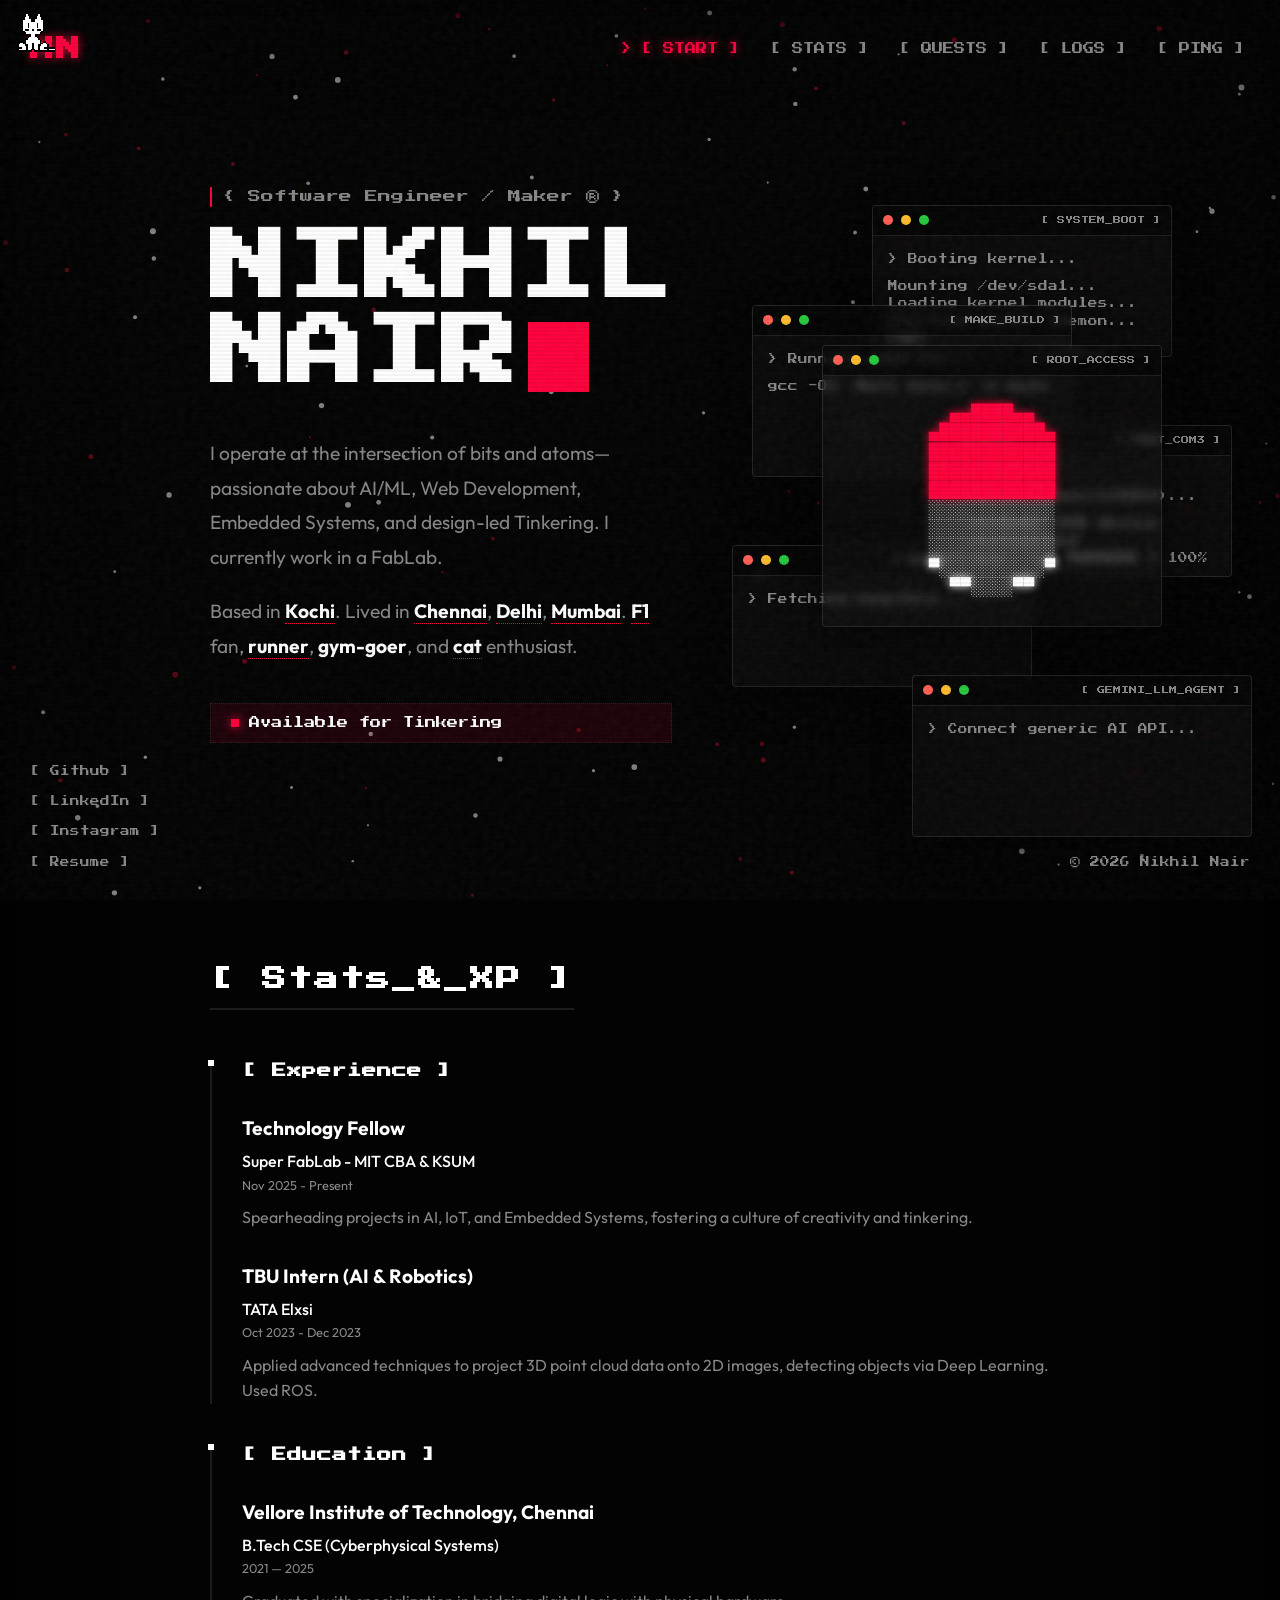
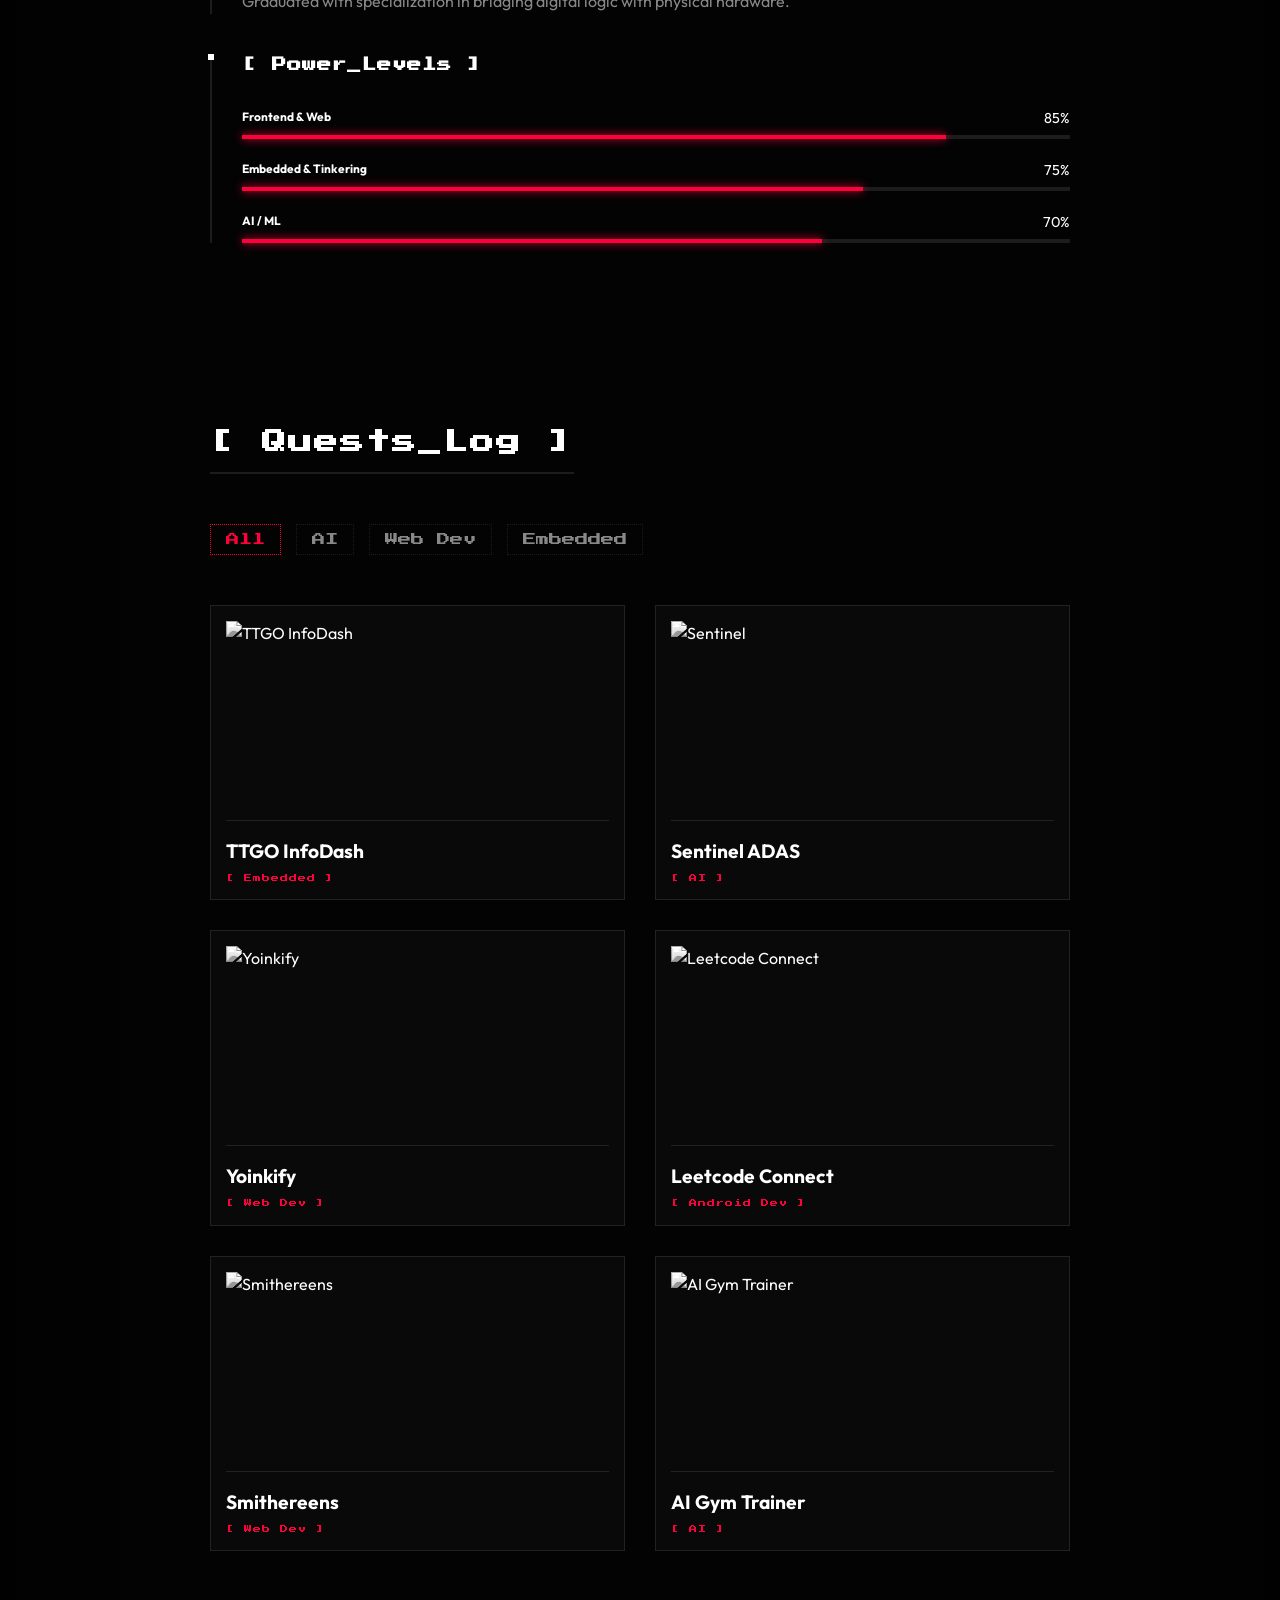
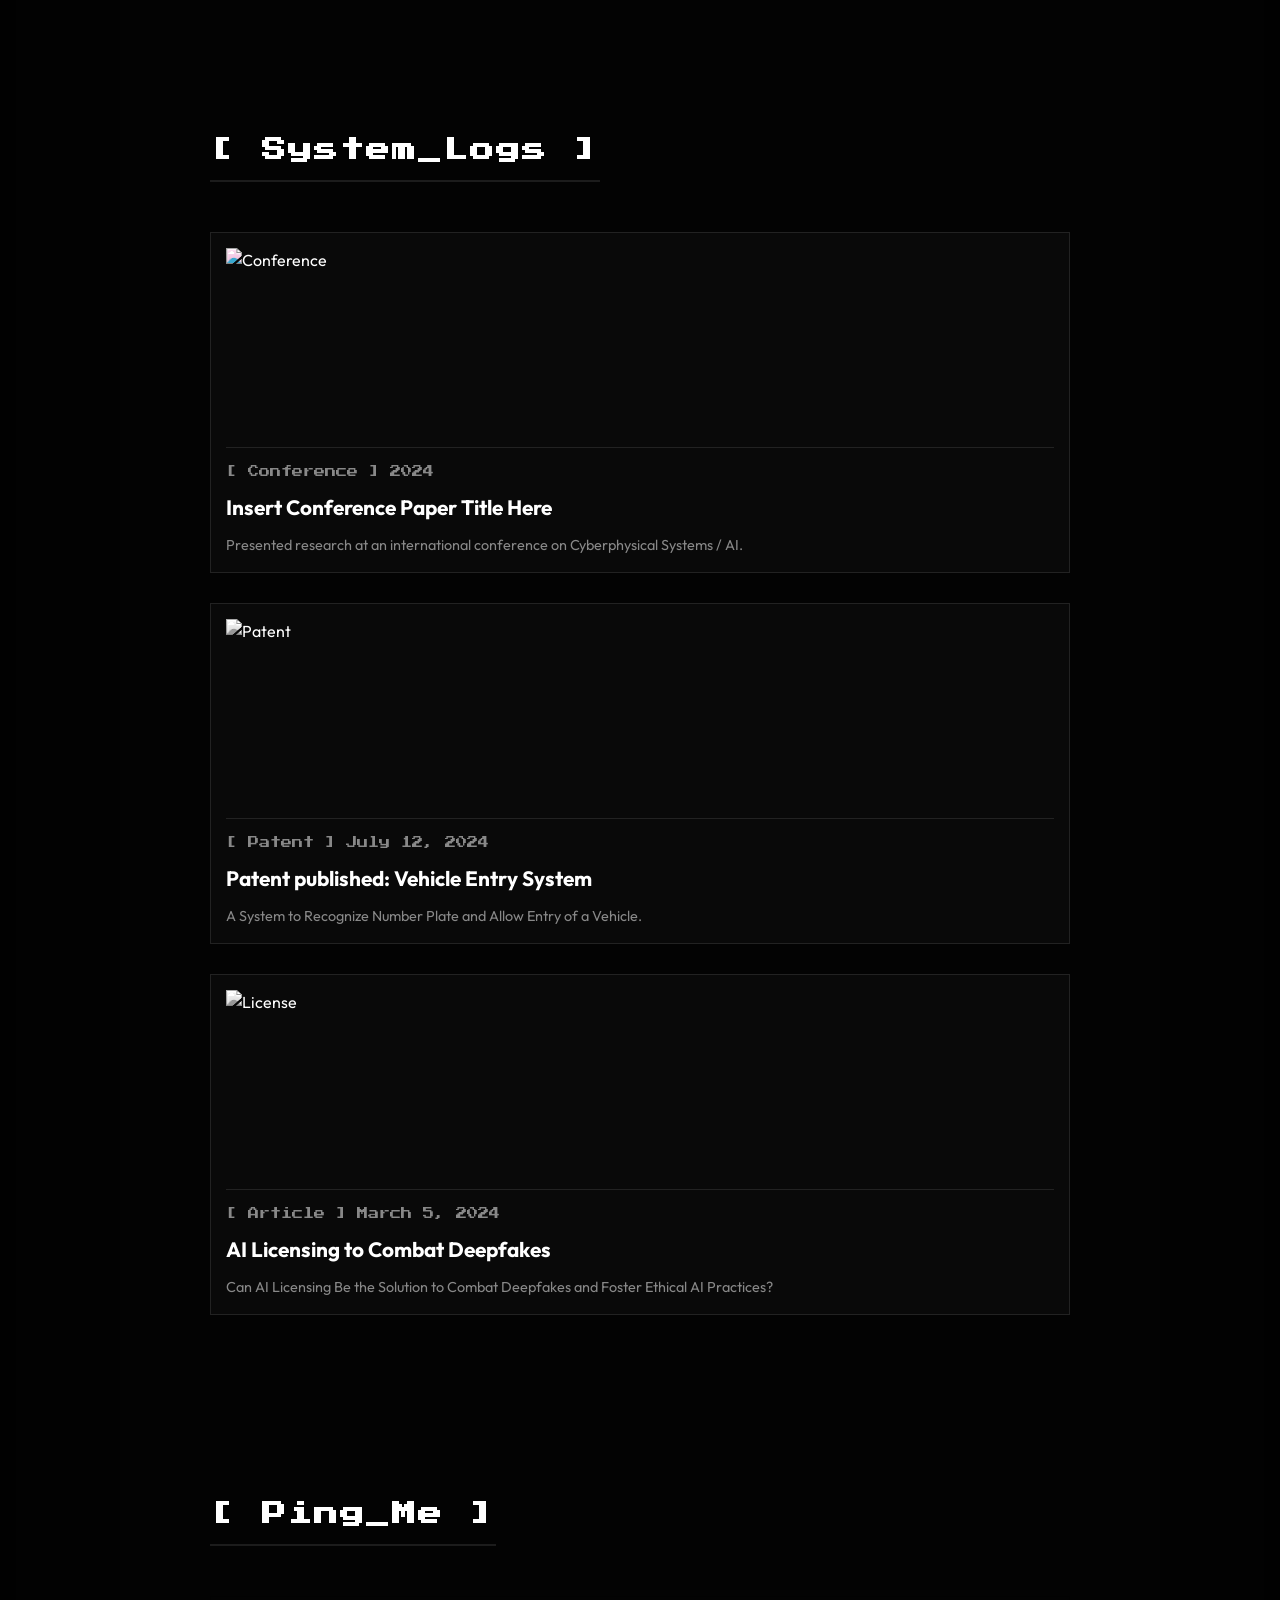
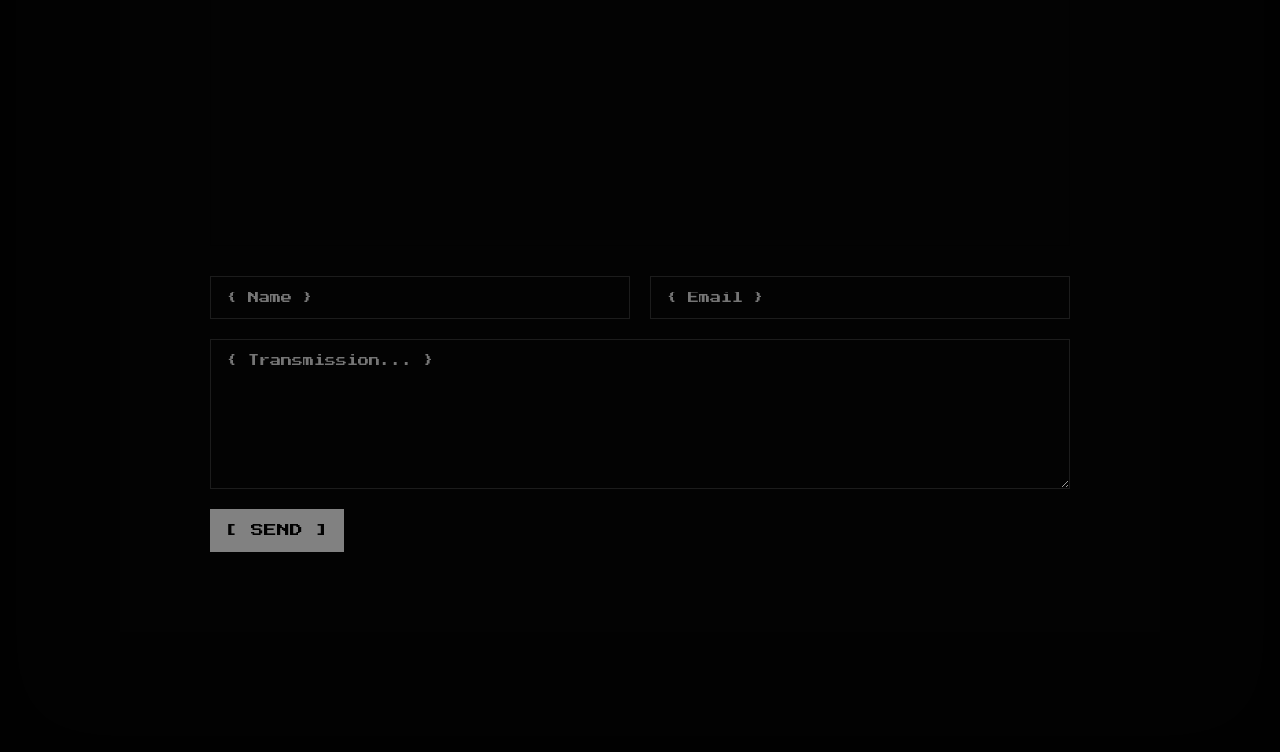
==== commit dd06fae9: "Updated" ====
--- a/index.html
+++ b/index.html
@@ -1,508 +1,349 @@
 <!DOCTYPE html>
 <html lang="en">
-
 <head>
   <meta charset="UTF-8">
   <meta http-equiv="X-UA-Compatible" content="IE=edge">
   <meta name="viewport" content="width=device-width, initial-scale=1.0">
   <title>Nikhil Nair | SWE & Maker</title>
-
-  <!-- Favicon -->
-  <link rel="shortcut icon" href="./assets/images/meow.svg" type="image/x-icon">
-
-  <!-- Custom CSS -->
+  
+  <link rel="shortcut icon" href="./favicon.svg" type="image/svg+xml">
   <link rel="stylesheet" href="./assets/css/style.css">
-
-  <!-- Google Fonts -->
+  
   <link rel="preconnect" href="https://fonts.googleapis.com">
   <link rel="preconnect" href="https://fonts.gstatic.com" crossorigin>
   <link href="https://fonts.googleapis.com/css2?family=Press+Start+2P&family=Outfit:wght@300;400;500;700&family=Inter:wght@300;400;500;600&display=swap" rel="stylesheet">
 </head>
 
-<body class="pixel-cyber-theme">
-
-  <!-- Noise Overlay for Premium Feel -->
+<body class="fantik-theme">
+  <!-- Dynamic Backgrounds -->
   <div class="noise-overlay"></div>
-
-  <main>
-    <!--
-      - #SIDEBAR
-    -->
-    <aside class="sidebar glass-panel" data-sidebar>
-      <div class="sidebar-info">
-        <figure class="avatar-box pixelated-border">
-          <img src="./assets/images/myavatar.png" alt="Nikhil Nair" width="80">
-        </figure>
-
-        <div class="info-content">
-          <h1 class="name pixel-font" title="Nikhil Nair">Nikhil Nair</h1>
-          <p class="title cyber-text">Technology Fellow @ FabLab</p>
-          <div class="status-indicator">
-            <span class="pulse-dot"></span> Available for Tinkering
-          </div>
-        </div>
-
-        <button class="info_more-btn" data-sidebar-btn>
-          <span>Show Info</span>
-          <ion-icon name="chevron-down"></ion-icon>
-        </button>
+  <div class="scanlines"></div>
+  <canvas id="canvas-bg"></canvas>
+
+  <!-- HUD NAVIGATION -->
+  <header class="hud-header">
+    <a href="#start" class="hud-logo pixel-font red-link">NN</a>
+    <nav class="hud-nav">
+      <a href="#start" class="nav-link active" data-nav-link>[ START ]</a>
+      <a href="#stats" class="nav-link" data-nav-link>[ STATS ]</a>
+      <a href="#quests" class="nav-link" data-nav-link>[ QUESTS ]</a>
+      <a href="#logs" class="nav-link" data-nav-link>[ LOGS ]</a>
+      <a href="#contact" class="nav-link" data-nav-link>[ PING ]</a>
+    </nav>
+  </header>
+
+  <main class="single-column-layout">
+    
+    <!-- Hero / Start -->
+    <section id="start" class="section-block hero-section scroll-reveal" data-page="start">
+      <div class="hero-container">
+        <div class="hero-content">
+          <p class="hero-subtitle pixel-font">{ Software Engineer / Maker ® }</p>
+          <h1 class="hero-title pixel-font typing-text">Nikhil Nair</h1>
+          <div class="hero-desc">
+            <p>I operate at the intersection of bits and atoms—passionate about AI/ML, Web Development, Embedded Systems, and design-led Tinkering. I currently work in a FabLab.</p>
+            <p>Based in <span class="tooltip-trigger">Kochi<span class="tooltip-window term-window"><span class="term-header"><span class="term-btn red"></span><span class="term-btn yellow"></span><span class="term-btn green"></span><span class="term-title">[ INFO ]</span></span><span class="term-body pixel-font">> Current Location<br>> KL-07</span></span></span>. Lived in <span class="tooltip-trigger">Chennai<span class="tooltip-window term-window"><span class="term-header"><span class="term-btn red"></span><span class="term-btn yellow"></span><span class="term-btn green"></span><span class="term-title">[ INFO ]</span></span><span class="term-body pixel-font">> TN-09</span></span></span>, <span class="tooltip-trigger">Delhi<span class="tooltip-window term-window"><span class="term-header"><span class="term-btn red"></span><span class="term-btn yellow"></span><span class="term-btn green"></span><span class="term-title">[ INFO ]</span></span><span class="term-body pixel-font">> DL</span></span></span>, <span class="tooltip-trigger">Mumbai<span class="tooltip-window term-window"><span class="term-header"><span class="term-btn red"></span><span class="term-btn yellow"></span><span class="term-btn green"></span><span class="term-title">[ INFO ]</span></span><span class="term-body pixel-font">> MH-01</span></span></span>. <b><span class="tooltip-trigger">F1<span class="tooltip-window term-window"><span class="term-header"><span class="term-btn red"></span><span class="term-btn yellow"></span><span class="term-btn green"></span><span class="term-title">[ RACING ]</span></span><span class="term-body pixel-font">> Supported Teams:<br><span style="color:#00D2BE">> Mercedes-AMG</span><br><span style="color:#00A0ED">> Williams Racing</span></span></span></span></b> fan, <b><span class="tooltip-trigger">runner<span class="tooltip-window term-window"><span class="term-header"><span class="term-btn red"></span><span class="term-btn yellow"></span><span class="term-btn green"></span><span class="term-title">[ STRAVA ]</span></span><span class="term-body pixel-font"><a href="https://www.strava.com/athletes/76671416" target="_blank" style="color:#FC4C02; text-decoration:none;">> View Profile</a></span></span></span></b>, <b>gym-goer</b>, and <b><span class="tooltip-trigger">cat<span class="tooltip-window term-window"><span class="term-header"><span class="term-btn red"></span><span class="term-btn yellow"></span><span class="term-btn green"></span><span class="term-title">[ FELINE_DATA ]</span></span><span class="term-body pixel-font">> Identity: Cat<br><img src="assets/images/cat.jpeg" class="tooltip-img" alt="Cat photo"></span></span></span></b> enthusiast.</p>
+          </div>
+          <div class="hero-status pixel-font" onclick="rebootTerminals()" style="cursor: pointer;" title="System Reboot">
+            <span class="status-dot"></span> Available for Tinkering
+          </div>
+        </div>
+        
+        <div class="hero-graphic multi-term">
+          <!-- Terminal 1: System Boot -->
+          <div class="terminal-widget term-window term-sys magnetic-hover">
+            <div class="term-header">
+              <span class="term-btn red" onclick="closeTerminal(this)"></span><span class="term-btn yellow"></span><span class="term-btn green"></span>
+              <span class="term-title">[ SYSTEM_BOOT ]</span>
+            </div>
+            <div class="term-body pixel-font">
+              <p class="term-line">> Booting kernel...</p>
+              <div class="sys-stream" id="sys-stream"></div>
+            </div>
+          </div>
+
+          <!-- Terminal 3: Compiler -->
+          <div class="terminal-widget term-window term-compile magnetic-hover">
+            <div class="term-header">
+              <span class="term-btn red" onclick="closeTerminal(this)"></span><span class="term-btn yellow"></span><span class="term-btn green"></span>
+              <span class="term-title">[ MAKE_BUILD ]</span>
+            </div>
+            <div class="term-body pixel-font">
+              <p class="term-line">> Running make all...</p>
+              <div class="compile-stream" id="compile-stream"></div>
+            </div>
+          </div>
+
+          <!-- Terminal 4: Arduino -->
+          <div class="terminal-widget term-window term-arduino magnetic-hover">
+            <div class="term-header">
+              <span class="term-btn red" onclick="closeTerminal(this)"></span><span class="term-btn yellow"></span><span class="term-btn green"></span>
+              <span class="term-title">[ PORT_COM3 ]</span>
+            </div>
+            <div class="term-body pixel-font">
+              <p class="term-line">> Serial.begin(115200)...</p>
+              <div class="arduino-stream" id="arduino-stream"></div>
+            </div>
+          </div>
+
+          <!-- Terminal 5: Data Stream -->
+          <div class="terminal-widget term-window term-matrix magnetic-hover">
+            <div class="term-header">
+              <span class="term-btn red" onclick="closeTerminal(this)"></span><span class="term-btn yellow"></span><span class="term-btn green"></span>
+              <span class="term-title">[ DECRYPT_DATA ]</span>
+            </div>
+            <div class="term-body pixel-font">
+              <p class="term-line">> Fetching keystore...</p>
+              <div class="matrix-stream" id="matrix-stream"></div>
+            </div>
+          </div>
+
+          <!-- Terminal 6: AI Agent -->
+          <div class="terminal-widget term-window term-ai magnetic-hover">
+            <div class="term-header">
+              <span class="term-btn red" onclick="closeTerminal(this)"></span><span class="term-btn yellow"></span><span class="term-btn green"></span>
+              <span class="term-title">[ GEMINI_LLM_AGENT ]</span>
+            </div>
+            <div class="term-body pixel-font">
+              <p class="term-line">> Connect generic AI API...</p>
+              <div class="ai-stream" id="ai-stream"></div>
+            </div>
+          </div>
+
+          <!-- Terminal 2: ASCII Pill (Interests) -->
+          <div class="terminal-widget term-window term-pill magnetic-hover">
+            <div class="term-header">
+              <span class="term-btn red" onclick="denyPillClose(this)"></span><span class="term-btn yellow"></span><span class="term-btn green"></span>
+              <span class="term-title">[ ROOT_ACCESS ]</span>
+            </div>
+            <div class="term-body">
+              <div class="ascii-pill-container" id="ascii-container">
+                <div class="ascii-pill" id="ascii-pill">
+                  <div class="pill-half top-half">
+                    <pre>
+   ▄▄████▄▄   
+ ▄██████████▄ 
+ ████████████ 
+ ████████████ 
+ ████████████ </pre>
+                  </div>
+                  <div class="pill-content pixel-font">
+                    <ul>
+                      <li>> AI/ML</li>
+                      <li>> Web Dev</li>
+                      <li>> Embedded</li>
+                      <li>> F1 Racing</li>
+                      <li>> Running</li>
+                      <li>> Weights</li>
+                    </ul>
+                  </div>
+                  <div class="pill-half bottom-half">
+                    <pre>
+ ░░░░░░░░░░░░ 
+ ░░░░░░░░░░░░ 
+ ░░░░░░░░░░░░ 
+ ▀░░░░░░░░░░▀ 
+   ▀▀░░░░▀▀   </pre>
+                  </div>
+                </div>
+              </div>
+            </div>
+          </div>
+        </div>
       </div>
-
-      <div class="sidebar-info_more">
-        <div class="separator"></div>
-
-        <ul class="contacts-list">
-          <div style="text-align: center; margin-bottom: 20px;">
-            <a href="./assets/files/Nikhil_Nair_Resume.pdf" download class="resume-btn pixel-btn">
-              <ion-icon name="download-outline"></ion-icon>
-              <span>Download Resume</span>
-            </a>
-          </div>
-
-          <li class="contact-item">
-            <div class="icon-box neon-glow">
-              <ion-icon name="mail-outline"></ion-icon>
-            </div>
-            <div class="contact-info">
-              <p class="contact-title pixel-subtitle">Email</p>
-              <a href="mailto:bettercallnikhilnair@gmail.com" class="contact-link">bettercallnikhilnair[at]gmail.com</a>
-            </div>
-          </li>
-
-          <li class="contact-item">
-            <div class="icon-box neon-glow">
-              <ion-icon name="location-outline"></ion-icon>
-            </div>
-            <div class="contact-info">
-              <p class="contact-title pixel-subtitle">Home Base</p>
-              <address>Kochi, KL, India</address>
-              <p class="journey-text">Lived: Chennai · Delhi · Mumbai</p>
-            </div>
-          </li>
-        </ul>
-
-        <div class="separator"></div>
-
-        <ul class="social-list">
-          <li class="social-item"><a href="https://github.com/icebelly29" target="_blank" class="social-link"><ion-icon name="logo-github"></ion-icon></a></li>
-          <li class="social-item"><a href="https://www.linkedin.com/in/nikhilnair29/" target="_blank" class="social-link"><ion-icon name="logo-linkedin"></ion-icon></a></li>
-          <li class="social-item"><a href="https://www.instagram.com/nikhilvb2/" target="_blank" class="social-link"><ion-icon name="logo-instagram"></ion-icon></a></li>
-          <li class="social-item"><a href="#" class="social-link"><img src="./assets/images/meow.png" width="16" alt="cat"></a></li>
-        </ul>
-      </div>
-    </aside>
-
-    <!--
-      - #MAIN CONTENT
-    -->
-    <div class="main-content">
+    </section>
+
+    <!-- Stats -->
+    <section id="stats" class="section-block" data-page="stats">
+      <h2 class="section-title pixel-font scroll-reveal">[ Stats_&_XP ]</h2>
       
-      <!--
-        - #NAVBAR
-      -->
-      <nav class="navbar glass-panel">
-        <ul class="navbar-list">
-          <li class="navbar-item"><a href="#start" class="navbar-link active pixel-hover" data-nav-link>Start</a></li>
-          <li class="navbar-item"><a href="#stats" class="navbar-link pixel-hover" data-nav-link>Stats</a></li>
-          <li class="navbar-item"><a href="#quests" class="navbar-link pixel-hover" data-nav-link>Quests</a></li>
-          <li class="navbar-item"><a href="#logs" class="navbar-link pixel-hover" data-nav-link>Logs</a></li> 
-          <li class="navbar-item"><a href="#ping" class="navbar-link pixel-hover" data-nav-link>Ping</a></li>
-        </ul>
-      </nav>
-
-      <!--
-        - #ABOUT (Start)
-      -->
-      <article id="start" class="about glass-panel section-block" data-page="start">
-        <header>
-          <h2 class="h2 article-title pixel-font cyber-glitch" data-text="Player_1">Player_1</h2>
-        </header>
-
-        <section class="about-text scroll-reveal">
-          <p>
-            Hey there, I'm Nikhil Nair, a Computer Science Engineering graduate specializing in Cyber Physical Systems. 
-            I operate at the intersection of bits and atoms—passionate about AI/ML, Web Development, Embedded Systems, and design-led Tinkering. I currently work in a FabLab, turning creative ideas into working physical and digital tech.
-          </p>
-          <p>
-            When I'm not writing clean code or soldering components, I'm an avid fan of <b>F1</b> racing, running outdoors, hitting the <b>gym</b>, hanging out with <b>cats</b>, and leveling up my languages on Duolingo. My journey has spanned across Kochi, Chennai, Delhi, and Mumbai, giving me a diverse perspective on life and tech.
-          </p>
-        </section>
-
-        <section class="service scroll-reveal">
-          <h3 class="h3 service-title pixel-font">Skill_Tree</h3>
-          <ul class="service-list">
-            <li class="service-item glass-card hover-glow">
-              <div class="service-icon-box"><img src="./assets/images/machine-learning.png" alt="AI" width="40"></div>
-              <div class="service-content-box">
-                <h4 class="h4 service-item-title gradient-text">AI & ML</h4>
-                <p class="service-item-text">Deep learning, CV, and intelligent systems.</p>
-              </div>
-            </li>
-            <li class="service-item glass-card hover-glow">
-              <div class="service-icon-box"><img src="./assets/images/development.png" alt="Web Dev" width="40"></div>
-              <div class="service-content-box">
-                <h4 class="h4 service-item-title gradient-text">Web & App Dev</h4>
-                <p class="service-item-text">Building dynamic, responsive, and awwwards-worthy interfaces.</p>
-              </div>
-            </li>
-            <li class="service-item glass-card hover-glow">
-              <div class="service-icon-box"><ion-icon name="hardware-chip-outline" style="font-size: 40px; color: var(--neon-cyan);"></ion-icon></div>
-              <div class="service-content-box">
-                <h4 class="h4 service-item-title gradient-text">Embedded / FabLab</h4>
-                <p class="service-item-text">Tinkering with hardware, IoT, and digital fabrication.</p>
-              </div>
-            </li>
-            <li class="service-item glass-card hover-glow">
-              <div class="service-icon-box"><img src="./assets/images/web-design.png" alt="Design" width="40"></div>
-              <div class="service-content-box">
-                <h4 class="h4 service-item-title gradient-text">Design & Pixel Art</h4>
-                <p class="service-item-text">Creating visually stunning aesthetics and hybrid experiences.</p>
-              </div>
-            </li>
-          </ul>
-        </section>
-      </article>
-
-      <div class="section-divider pixel-divider"></div>
-
-      <!--
-        - #RESUME (Stats)
-      -->
-      <article id="stats" class="resume glass-panel section-block" data-page="stats">
-        <header>
-          <h2 class="h2 article-title pixel-font neon-text">Stats_&_XP</h2>
-        </header>
-
-        <section class="timeline scroll-reveal">
-          <div class="title-wrapper">
-            <div class="icon-box neon-glow"><ion-icon name="briefcase-outline"></ion-icon></div>
-            <h3 class="h3 pixel-font" style="font-size: 1rem;">Experience</h3>
-          </div>
-          <ol class="timeline-list">
+      <div class="bento-grid">
+        <!-- Experience -->
+        <div class="bento-card scroll-reveal">
+          <h3 class="bento-title pixel-font">[ Experience ]</h3>
+          <ul class="timeline-list">
             <li class="timeline-item">
               <h4 class="h4 timeline-item-title">Technology Fellow</h4>
-              <a href="https://fablabkerala.in/" target="_blank" class="cyber-link">Super FabLab - MIT CBA & KSUM</a>
-              <span class="time-badge synth-bg">Nov 2025 - Present</span>
-              <p class="timeline-text">Spearheading innovative projects in AI, IoT, and Embedded Systems, driving technological advancements and fostering a culture of creativity and tinkering.</p>
+              <a href="https://fablabkerala.in/" target="_blank" class="red-link">Super FabLab - MIT CBA & KSUM</a>
+              <span class="time-badge">Nov 2025 - Present</span>
+              <p class="timeline-text">Spearheading projects in AI, IoT, and Embedded Systems, fostering a culture of creativity and tinkering.</p>
             </li>
             <li class="timeline-item">
               <h4 class="h4 timeline-item-title">TBU Intern (AI & Robotics)</h4>
-              <a href="https://tataelxsi.com/" target="_blank" class="cyber-link">TATA Elxsi</a>
-              <span class="time-badge synth-bg">Oct 2023 - Dec 2023</span>
-              <p class="timeline-text">Applied advanced techniques to project 3D point cloud data onto 2D images, detecting objects via Deep Learning. Used ROS for efficient communication.</p>
-            </li>
-          </ol>
-        </section>
-
-        <section class="timeline scroll-reveal">
-          <div class="title-wrapper">
-            <div class="icon-box neon-glow"><ion-icon name="book-outline"></ion-icon></div>
-            <h3 class="h3 pixel-font" style="font-size: 1rem;">Education</h3>
-          </div>
-          <ol class="timeline-list">
+              <a href="https://tataelxsi.com/" target="_blank" class="red-link">TATA Elxsi</a>
+              <span class="time-badge">Oct 2023 - Dec 2023</span>
+              <p class="timeline-text">Applied advanced techniques to project 3D point cloud data onto 2D images, detecting objects via Deep Learning. Used ROS.</p>
+            </li>
+          </ul>
+        </div>
+
+        <!-- Education -->
+        <div class="bento-card scroll-reveal">
+          <h3 class="bento-title pixel-font">[ Education ]</h3>
+          <ul class="timeline-list">
             <li class="timeline-item">
               <h4 class="h4 timeline-item-title">Vellore Institute of Technology, Chennai</h4>
-              <span class="cyber-link">B.Tech CSE (Cyberphysical Systems)</span>
-              <span class="time-badge synth-bg">2021 — 2025</span>
+              <span class="red-link">B.Tech CSE (Cyberphysical Systems)</span>
+              <span class="time-badge">2021 — 2025</span>
               <p class="timeline-text">Graduated with specialization in bridging digital logic with physical hardware.</p>
             </li>
-          </ol>
-        </section>
-
-        <section class="skill scroll-reveal">
-          <h3 class="h3 skills-title pixel-font" style="font-size: 1rem;">Power_Levels</h3>
-          <ul class="skills-list content-card glass-card">
+          </ul>
+        </div>
+
+        <!-- Skills -->
+        <div class="bento-card scroll-reveal">
+          <h3 class="bento-title pixel-font">[ Power_Levels ]</h3>
+          <ul class="skills-list">
             <li class="skills-item">
               <div class="title-wrapper"><h5 class="h5">Frontend & Web</h5><data value="85">85%</data></div>
-              <div class="skill-progress-bg"><div class="skill-progress-fill neon-bar synth-gradient" style="width: 85%;"></div></div>
+              <div class="skill-progress-bg"><div class="skill-progress-fill red-bar" style="width: 85%;"></div></div>
             </li>
             <li class="skills-item">
               <div class="title-wrapper"><h5 class="h5">Embedded & Tinkering</h5><data value="75">75%</data></div>
-              <div class="skill-progress-bg"><div class="skill-progress-fill neon-bar synth-gradient" style="width: 75%;"></div></div>
+              <div class="skill-progress-bg"><div class="skill-progress-fill red-bar" style="width: 75%;"></div></div>
             </li>
             <li class="skills-item">
               <div class="title-wrapper"><h5 class="h5">AI / ML</h5><data value="70">70%</data></div>
-              <div class="skill-progress-bg"><div class="skill-progress-fill neon-bar synth-gradient" style="width: 70%;"></div></div>
+              <div class="skill-progress-bg"><div class="skill-progress-fill red-bar" style="width: 70%;"></div></div>
             </li>
           </ul>
-        </section>
-      </article>
-
-      <div class="section-divider pixel-divider"></div>
-
-      <!--
-        - #PORTFOLIO (Quests)
-      -->
-      <article id="quests" class="portfolio glass-panel section-block" data-page="quests">
-        <header>
-          <h2 class="h2 article-title pixel-font neon-text" style="color: var(--neon-pink);">Quests_Log</h2>
-        </header>
-
-        <section class="projects">
-          <ul class="filter-list pixel-filters">
-            <li class="filter-item"><button class="active synth-btn" data-filter-btn>All</button></li>
-            <li class="filter-item"><button class="synth-btn" data-filter-btn>AI</button></li>
-            <li class="filter-item"><button class="synth-btn" data-filter-btn>Web Dev</button></li>
-            <li class="filter-item"><button class="synth-btn" data-filter-btn>Embedded Systems</button></li>
-            <li class="filter-item"><button class="synth-btn" data-filter-btn>Web Design</button></li>
-            <li class="filter-item"><button class="synth-btn" data-filter-btn>Android Dev</button></li>
-          </ul>
-
-          <ul class="project-list">
-            <!-- Project 1 -->
-            <li class="project-item active scroll-reveal" data-filter-item data-category="embedded systems">
-              <a href="https://github.com/icebelly29/ttgo-infodash" target="_blank" class="glass-card quest-card synth-hover">
-                <figure class="project-img pixel-image-wrapper">
-                  <div class="project-item-icon-box"><ion-icon name="eye-outline"></ion-icon></div>
-                  <img src="./assets/images/ttgo-infodash.gif" alt="TTGO InfoDash" loading="lazy">
-                </figure>
-                <h3 class="project-title cyber-text gradient-text">TTGO InfoDash</h3>
-                <p class="project-category">Embedded Systems</p>
-              </a>
-            </li>
-
-            <!-- Project 2 -->
-            <li class="project-item active scroll-reveal" data-filter-item data-category="ai">
-              <a href="https://github.com/icebelly29/Sentinel-Smart-ADAS-Integrated-Fleet-Monitoring-System" target="_blank" class="glass-card quest-card synth-hover">
-                <figure class="project-img pixel-image-wrapper">
-                  <div class="project-item-icon-box"><ion-icon name="eye-outline"></ion-icon></div>
-                  <img src="./assets/images/sentinel.png" alt="Sentinel" loading="lazy">
-                </figure>
-                <h3 class="project-title cyber-text gradient-text">Sentinel ADAS</h3>
-                <p class="project-category">AI</p>
-              </a>
-            </li>
-
-            <!-- Project 3 -->
-            <li class="project-item active scroll-reveal" data-filter-item data-category="web dev">
-              <a href="https://yoinkify.up.railway.app/" target="_blank" class="glass-card quest-card synth-hover">
-                <figure class="project-img pixel-image-wrapper">
-                  <div class="project-item-icon-box"><ion-icon name="eye-outline"></ion-icon></div>
-                  <img src="./assets/images/yoinkify.png" alt="Yoinkify" loading="lazy">
-                </figure>
-                <h3 class="project-title cyber-text gradient-text">Yoinkify</h3>
-                <p class="project-category">Web Dev</p>
-              </a>
-            </li>
-
-            <!-- Project 4 -->
-            <li class="project-item active scroll-reveal" data-filter-item data-category="android dev">
-              <a href="https://github.com/icebelly29/Leetcode-Connect" target="_blank" class="glass-card quest-card synth-hover">
-                <figure class="project-img pixel-image-wrapper">
-                  <div class="project-item-icon-box"><ion-icon name="eye-outline"></ion-icon></div>
-                  <img src="./assets/images/leetcode-connect.png" alt="Leetcode Connect" loading="lazy">
-                </figure>
-                <h3 class="project-title cyber-text gradient-text">Leetcode Connect</h3>
-                <p class="project-category">Android Dev</p>
-              </a>
-            </li>
-
-            <!-- Project 5 -->
-            <li class="project-item active scroll-reveal" data-filter-item data-category="web design">
-              <a href="https://www.linkedin.com/feed/update/urn:li:activity:7243298942078050304/" target="_blank" class="glass-card quest-card synth-hover">
-                <figure class="project-img pixel-image-wrapper">
-                  <div class="project-item-icon-box"><ion-icon name="eye-outline"></ion-icon></div>
-                  <img src="./assets/images/duolingo.png" alt="Duolingo Themed Resume" loading="lazy">
-                </figure>
-                <h3 class="project-title cyber-text gradient-text">Duolingo Resume</h3>
-                <p class="project-category">Web Design</p>
-              </a>
-            </li>
-
-            <!-- Project 6 -->
-            <li class="project-item active scroll-reveal" data-filter-item data-category="web dev">
-              <a href="https://github.com/icebelly29/Eureka" target="_blank" class="glass-card quest-card synth-hover">
-                <figure class="project-img pixel-image-wrapper">
-                  <div class="project-item-icon-box"><ion-icon name="eye-outline"></ion-icon></div>
-                  <img src="./assets/images/eureka.png" alt="Eureka!" loading="lazy">
-                </figure>
-                <h3 class="project-title cyber-text gradient-text">Eureka!</h3>
-                <p class="project-category">Web Dev</p>
-              </a>
-            </li>
-
-            <!-- Project 7 -->
-            <li class="project-item active scroll-reveal" data-filter-item data-category="web dev">
-              <a href="https://github.com/Krypthon-Hackathon-VITC/Team-50" target="_blank" class="glass-card quest-card synth-hover">
-                <figure class="project-img pixel-image-wrapper">
-                  <div class="project-item-icon-box"><ion-icon name="eye-outline"></ion-icon></div>
-                  <img src="./assets/images/artemis.png" alt="Artemis" loading="lazy">
-                </figure>
-                <h3 class="project-title cyber-text gradient-text">Artemis</h3>
-                <p class="project-category">Web Dev</p>
-              </a>
-            </li>
-
-            <!-- Project 8 -->
-            <li class="project-item active scroll-reveal" data-filter-item data-category="web dev">
-              <a href="https://icebelly29.github.io/smithereens/" target="_blank" class="glass-card quest-card synth-hover">
-                <figure class="project-img pixel-image-wrapper">
-                  <div class="project-item-icon-box"><ion-icon name="eye-outline"></ion-icon></div>
-                  <img src="./assets/images/joji-mama.png" alt="Smithereens" loading="lazy">
-                </figure>
-                <h3 class="project-title cyber-text gradient-text">Smithereens</h3>
-                <p class="project-category">Web Dev</p>
-              </a>
-            </li>
-
-            <!-- Project 9 -->
-            <li class="project-item active scroll-reveal" data-filter-item data-category="ai">
-              <a href="https://github.com/icebelly29/UniDump/blob/main/Car_Price/SecondHandCar_price_prediction_using_LRE.ipynb" target="_blank" class="glass-card quest-card synth-hover">
-                <figure class="project-img pixel-image-wrapper">
-                  <div class="project-item-icon-box"><ion-icon name="eye-outline"></ion-icon></div>
-                  <img src="./assets/images/car-price.png" alt="Used Car Price" loading="lazy">
-                </figure>
-                <h3 class="project-title cyber-text gradient-text">Used Car Predictor</h3>
-                <p class="project-category">AI</p>
-              </a>
-            </li>
-
-            <!-- Project 10 -->
-            <li class="project-item active scroll-reveal" data-filter-item data-category="web design">
-              <a href="#" class="glass-card quest-card synth-hover">
-                <figure class="project-img pixel-image-wrapper">
-                  <div class="project-item-icon-box"><ion-icon name="eye-outline"></ion-icon></div>
-                  <img src="./assets/images/yeumsig.png" alt="Yeumsig" loading="lazy">
-                </figure>
-                <h3 class="project-title cyber-text gradient-text">Yeumsig</h3>
-                <p class="project-category">Web Design</p>
-              </a>
-            </li>
-
-            <!-- Project 11 -->
-            <li class="project-item active scroll-reveal" data-filter-item data-category="ai">
-              <a href="https://github.com/icebelly29/UniDump/blob/main/CompVis/GymTrainer.ipynb" target="_blank" class="glass-card quest-card synth-hover">
-                <figure class="project-img pixel-image-wrapper">
-                  <div class="project-item-icon-box"><ion-icon name="eye-outline"></ion-icon></div>
-                  <img src="./assets/images/ai-gym.png" alt="AI Gym Trainer" loading="lazy">
-                </figure>
-                <h3 class="project-title cyber-text gradient-text">AI Gym Trainer</h3>
-                <p class="project-category">AI</p>
-              </a>
-            </li>
-
-            <!-- Project 12 -->
-            <li class="project-item active scroll-reveal" data-filter-item data-category="web dev">
-              <a href="#" class="glass-card quest-card synth-hover">
-                <figure class="project-img pixel-image-wrapper">
-                  <div class="project-item-icon-box"><ion-icon name="eye-outline"></ion-icon></div>
-                  <img src="./assets/images/nothing-weather.png" alt="Nothing Weather" loading="lazy">
-                </figure>
-                <h3 class="project-title cyber-text gradient-text">Nothing Weather</h3>
-                <p class="project-category">Web Dev</p>
-              </a>
-            </li>
-
-            <!-- Project 13 -->
-            <li class="project-item active scroll-reveal" data-filter-item data-category="web dev">
-              <a href="https://icebelly29.github.io/TTS-App/" target="_blank" class="glass-card quest-card synth-hover">
-                <figure class="project-img pixel-image-wrapper">
-                  <div class="project-item-icon-box"><ion-icon name="eye-outline"></ion-icon></div>
-                  <img src="./assets/images/tts-web.png" alt="Text to Speech" loading="lazy">
-                </figure>
-                <h3 class="project-title cyber-text gradient-text">Text to Speech</h3>
-                <p class="project-category">Web Dev</p>
-              </a>
-            </li>
-          </ul>
-        </section>
-      </article>
-
-      <div class="section-divider pixel-divider"></div>
-
-      <!--
-        - #BLOG (Logs)
-      -->
-      <article id="logs" class="blog glass-panel section-block" data-page="logs">
-        <header>
-          <h2 class="h2 article-title pixel-font neon-text" style="color: var(--synth-yellow);">System_Logs</h2>
-        </header>
-
-        <section class="blog-posts">
-          <ul class="blog-posts-list">
-            <li class="blog-post-item scroll-reveal">
-              <a href="https://chennai.vit.ac.in/computer-science-engineering-chennai/scope-patent/#:~:text=Tiwari%20Nikhil%20Nair-,202441051527,-A%20System%20To" target="_blank" class="glass-card synth-hover">
-                <figure class="blog-banner-box pixel-image-wrapper">
-                  <img src="./assets/images/patent.png" alt="Patent" loading="lazy">
-                </figure>
-                <div class="blog-content">
-                  <div class="blog-meta">
-                    <p class="blog-category cyber-tag">Patent</p>
-                    <span class="dot"></span>
-                    <time datetime="2024-07-12">July 12, 2024</time>
-                  </div>
-                  <h3 class="h3 blog-item-title">Patent got Published!!</h3>
-                  <p class="blog-text">A System to Recognize Number Plate and Allow Entry of a Vehicle.</p>
-                </div>
-              </a>
-            </li>
-            
-            <li class="blog-post-item scroll-reveal">
-              <a href="https://medium.com/@nikhilvb2" target="_blank" class="glass-card synth-hover">
-                <figure class="blog-banner-box pixel-image-wrapper">
-                  <img src="./assets/images/AI_license.gif" alt="License" loading="lazy">
-                </figure>
-                <div class="blog-content">
-                  <div class="blog-meta">
-                    <p class="blog-category cyber-tag">Medium</p>
-                    <span class="dot"></span>
-                    <time datetime="2024-03-05">Mar 05, 2024</time>
-                  </div>
-                  <h3 class="h3 blog-item-title">AI Licensing to Combat Deepfakes</h3>
-                  <p class="blog-text">Can AI Licensing Be the Solution to Combat Deepfakes and Foster Ethical AI Practices?</p>
-                </div>
-              </a>
-            </li>
-          </ul>
-        </section>
-      </article>
-
-      <div class="section-divider pixel-divider"></div>
-
-      <!--
-        - #CONTACT (Ping)
-      -->
-      <article id="ping" class="contact glass-panel section-block" data-page="ping">
-        <header>
-          <h2 class="h2 article-title pixel-font neon-text" style="color: var(--neon-cyan);">Ping_Me</h2>
-        </header>
-
-        <section class="mapbox pixel-border-map scroll-reveal" data-mapbox>
-          <figure>
-            <iframe
-              src="https://www.google.com/maps/embed?pb=!1m14!1m8!1m3!1d251479.31652303843!2d75.9906121!3d9.9867342!3m2!1i1024!2i768!4f13.1!3m3!1m2!1s0x3b080d514abec6bf%3A0xbd582caa5844192!2sKochi%2C%20Kerala!5e0!3m2!1sen!2sin!4v1748094858097!5m2!1sen!2sin"
-              width="400" height="300" loading="lazy"></iframe>
-          </figure>
-        </section>
-
-        <section class="contact-form scroll-reveal">
-          <h3 class="h3 form-title cyber-text gradient-text">Initiate Connection</h3>
-          <form action="https://formspree.io/f/xvoeplyz" method="POST" class="form" data-form>
-            <div class="input-wrapper">
-              <input type="text" name="fullname" class="form-input cyber-input" placeholder="Alias / Name" required data-form-input>
-              <input type="email" name="email" class="form-input cyber-input" placeholder="Comms Channel (Email)" required data-form-input>
-            </div>
-            <textarea name="message" class="form-input cyber-input" placeholder="Transmission Data..." required data-form-input></textarea>
-            <button class="form-btn cyber-btn synth-btn-large" type="submit" disabled data-form-btn>
-              <ion-icon name="paper-plane"></ion-icon>
-              <span>Transmit</span>
-            </button>
-          </form>
-        </section>
-      </article>
-
+        </div>
+      </div>
+    </section>
+
+    <!-- Quests -->
+    <section id="quests" class="section-block" data-page="quests">
+      <h2 class="section-title pixel-font scroll-reveal">[ Quests_Log ]</h2>
+      
+      <ul class="filter-list pixel-font scroll-reveal">
+        <li class="filter-item"><button class="active filter-btn magnetic-btn" data-filter-btn>All</button></li>
+        <li class="filter-item"><button class="filter-btn magnetic-btn" data-filter-btn>AI</button></li>
+        <li class="filter-item"><button class="filter-btn magnetic-btn" data-filter-btn>Web Dev</button></li>
+        <li class="filter-item"><button class="filter-btn magnetic-btn" data-filter-btn>Embedded</button></li>
+      </ul>
+
+      <ul class="project-list">
+        <li class="project-item active scroll-reveal" data-filter-item data-category="embedded">
+          <a href="https://github.com/icebelly29/ttgo-infodash" target="_blank" class="quest-card magnetic-hover">
+            <figure class="pixel-image-wrapper"><img src="./assets/images/ttgo-infodash.gif" alt="TTGO InfoDash" loading="lazy"></figure>
+            <h3 class="project-title">TTGO InfoDash</h3>
+            <p class="project-category">[ Embedded ]</p>
+          </a>
+        </li>
+        <li class="project-item active scroll-reveal" data-filter-item data-category="ai">
+          <a href="https://github.com/icebelly29/Sentinel-Smart-ADAS-Integrated-Fleet-Monitoring-System" target="_blank" class="quest-card magnetic-hover">
+            <figure class="pixel-image-wrapper"><img src="./assets/images/sentinel.png" alt="Sentinel" loading="lazy"></figure>
+            <h3 class="project-title">Sentinel ADAS</h3>
+            <p class="project-category">[ AI ]</p>
+          </a>
+        </li>
+        <li class="project-item active scroll-reveal" data-filter-item data-category="web dev">
+          <a href="https://yoinkify.up.railway.app/" target="_blank" class="quest-card magnetic-hover">
+            <figure class="pixel-image-wrapper"><img src="./assets/images/yoinkify.png" alt="Yoinkify" loading="lazy"></figure>
+            <h3 class="project-title">Yoinkify</h3>
+            <p class="project-category">[ Web Dev ]</p>
+          </a>
+        </li>
+        <li class="project-item active scroll-reveal" data-filter-item data-category="web dev">
+          <a href="https://github.com/icebelly29/Leetcode-Connect" target="_blank" class="quest-card magnetic-hover">
+            <figure class="pixel-image-wrapper"><img src="./assets/images/leetcode-connect.png" alt="Leetcode Connect" loading="lazy"></figure>
+            <h3 class="project-title">Leetcode Connect</h3>
+            <p class="project-category">[ Android Dev ]</p>
+          </a>
+        </li>
+        <li class="project-item active scroll-reveal" data-filter-item data-category="web dev">
+          <a href="https://icebelly29.github.io/smithereens/" target="_blank" class="quest-card magnetic-hover">
+            <figure class="pixel-image-wrapper"><img src="./assets/images/joji-mama.png" alt="Smithereens" loading="lazy"></figure>
+            <h3 class="project-title">Smithereens</h3>
+            <p class="project-category">[ Web Dev ]</p>
+          </a>
+        </li>
+        <li class="project-item active scroll-reveal" data-filter-item data-category="ai">
+          <a href="https://github.com/icebelly29/UniDump/blob/main/CompVis/GymTrainer.ipynb" target="_blank" class="quest-card magnetic-hover">
+            <figure class="pixel-image-wrapper"><img src="./assets/images/ai-gym.png" alt="AI Gym Trainer" loading="lazy"></figure>
+            <h3 class="project-title">AI Gym Trainer</h3>
+            <p class="project-category">[ AI ]</p>
+          </a>
+        </li>
+      </ul>
+    </section>
+
+    <!-- Logs -->
+    <section id="logs" class="section-block" data-page="logs">
+      <h2 class="section-title pixel-font scroll-reveal">[ System_Logs ]</h2>
+      <ul class="blog-posts-list">
+        <li class="blog-post-item scroll-reveal">
+          <a href="#" target="_blank" class="quest-card magnetic-hover">
+            <figure class="pixel-image-wrapper"><img src="./assets/images/patent.png" alt="Conference" loading="lazy" style="filter: hue-rotate(90deg);"></figure>
+            <div class="blog-content">
+              <div class="blog-meta"><p class="blog-category">[ Conference ]</p> <time datetime="2024-01-01">2024</time></div>
+              <h3 class="h3 blog-item-title">Insert Conference Paper Title Here</h3>
+              <p class="blog-text">Presented research at an international conference on Cyberphysical Systems / AI.</p>
+            </div>
+          </a>
+        </li>
+        <li class="blog-post-item scroll-reveal">
+          <a href="https://chennai.vit.ac.in/computer-science-engineering-chennai/scope-patent/#:~:text=Tiwari%20Nikhil%20Nair-,202441051527,-A%20System%20To" target="_blank" class="quest-card magnetic-hover">
+            <figure class="pixel-image-wrapper"><img src="./assets/images/patent.png" alt="Patent" loading="lazy"></figure>
+            <div class="blog-content">
+              <div class="blog-meta"><p class="blog-category">[ Patent ]</p> <time datetime="2024-07-12">July 12, 2024</time></div>
+              <h3 class="h3 blog-item-title">Patent published: Vehicle Entry System</h3>
+              <p class="blog-text">A System to Recognize Number Plate and Allow Entry of a Vehicle.</p>
+            </div>
+          </a>
+        </li>
+        <li class="blog-post-item scroll-reveal">
+          <a href="https://medium.com/@nikhilvb2" target="_blank" class="quest-card magnetic-hover">
+            <figure class="pixel-image-wrapper"><img src="./assets/images/AI_license.gif" alt="License" loading="lazy"></figure>
+            <div class="blog-content">
+              <div class="blog-meta"><p class="blog-category">[ Article ]</p> <time datetime="2024-03-05">March 5, 2024</time></div>
+              <h3 class="h3 blog-item-title">AI Licensing to Combat Deepfakes</h3>
+              <p class="blog-text">Can AI Licensing Be the Solution to Combat Deepfakes and Foster Ethical AI Practices?</p>
+            </div>
+          </a>
+        </li>
+      </ul>
+    </section>
+
+    <!-- Contact -->
+    <section id="contact" class="section-block" data-page="contact">
+      <h2 class="section-title pixel-font scroll-reveal">[ Ping_Me ]</h2>
+      <section class="mapbox scroll-reveal" style="margin-bottom: 30px;">
+        <figure class="pixel-border-map" style="width: 100%; height: 250px; overflow: hidden; filter: grayscale(100%) invert(100%);">
+          <iframe src="https://www.google.com/maps/embed?pb=!1m18!1m12!1m3!1d125745.74836605068!2d76.22340321271108!3d9.9823679803023!2m3!1f0!2f0!3f0!3m2!1i1024!2i768!4f13.1!3m3!1m2!1s0x3b080d514abec6bf%3A0xbd582caa5844192!2sKochi%2C%20Kerala!5e0!3m2!1sen!2sin!4v1709420800000!5m2!1sen!2sin" width="100%" height="100%" style="border:0;" allowfullscreen="" loading="lazy" referrerpolicy="no-referrer-when-downgrade"></iframe>
+        </figure>
+      </section>
+      <div class="contact-grid scroll-reveal">
+        <form action="#" class="contact-form" data-form>
+          <div class="input-wrapper">
+            <input type="text" name="fullname" class="form-input pixel-font" placeholder="{ Name }" required data-form-input>
+            <input type="email" name="email" class="form-input pixel-font" placeholder="{ Email }" required data-form-input>
+          </div>
+          <textarea name="message" class="form-input pixel-font" placeholder="{ Transmission... }" required data-form-input></textarea>
+          <button class="form-btn pixel-font magnetic-btn" type="submit" disabled data-form-btn>
+            [ SEND ]
+          </button>
+        </form>
+      </div>
+    </section>
+  </main>
+
+  <!-- HUD FOOTER -->
+  <footer class="hud-footer">
+    <div class="socials">
+      <a href="https://github.com/icebelly29" target="_blank" class="pixel-font magnetic-btn">[ Github ]</a>
+      <a href="https://www.linkedin.com/in/nikhilnair29/" target="_blank" class="pixel-font magnetic-btn">[ LinkedIn ]</a>
+      <a href="https://www.instagram.com/nikhil_final.xlsx/" target="_blank" class="pixel-font magnetic-btn">[ Instagram ]</a>
+      <a href="./assets/files/Nikhil_Nair_Resume.pdf" target="_blank" class="pixel-font magnetic-btn">[ Resume ]</a>
     </div>
-  </main>
-
-  <!-- Neko cursor -->
+    <div class="copyright pixel-font">
+      &copy; 2026 Nikhil Nair
+    </div>
+  </footer>
+
+  <!-- Neko Cat integration -->
   <script src="./assets/js/oneko.js"></script>
-  
-  <!-- Custom JS -->
+  <!-- Custom JS with canvas logic -->
   <script src="./assets/js/script.js"></script>
-
-  <!-- Ionicon link -->
-  <script type="module" src="https://unpkg.com/ionicons@5.5.2/dist/ionicons/ionicons.esm.js"></script>
-  <script nomodule src="https://unpkg.com/ionicons@5.5.2/dist/ionicons/ionicons.js"></script>
-
 </body>
 </html>
--- a/assets/css/style.css
+++ b/assets/css/style.css
@@ -1,300 +1,707 @@
-/*-----------------------------------*\
-  #style.css - Black, White, Red Hybrid
-\*-----------------------------------*/
+/** 
+ * NIKHIL NAIR 2026
+ * Noir-Space, Pixel Typography Heavy, Red Accents
+ */
 
 :root {
   /* Colors */
-  --bg: #000000;
-  --panel-bg: #050505;
-  --glass-border: #333333;
-  --accent: #ff0000;
-  --accent-hover: #cc0000;
-  --text-primary: #ffffff;
-  --text-secondary: #aaaaaa;
+  --bg-color: #030303;
+  --text-main: #ffffff;
+  --text-dim: #888888;
+  --accent-red: #ff003c;
+  --panel-bg: rgba(20, 20, 20, 0.4);
+  --border-dim: rgba(255, 255, 255, 0.1);
+
+  /* Typography */
+  --font-pixel: 'Press Start 2P', monospace;
+  --font-body: 'Outfit', sans-serif;
   
-  /* Typography */
-  --font-body: 'Outfit', sans-serif;
-  --font-pixel: 'Press Start 2P', monospace;
-
-  /* Spacing */
-  --sidebar-width: 320px;
-  --gap: 40px;
-  --border-radius-glass: 0px; /* Sharp edges for retro feel */
-  --border-radius-pixel: 0px;
-}
-
-*, *::before, *::after {
-  margin: 0; padding: 0; box-sizing: border-box;
-}
-
-html {
-  scroll-behavior: smooth;
-}
-
-body {
-  background: var(--bg);
-  color: var(--text-primary);
+  /* Layout */
+  --hud-padding: 30px;
+}
+
+::selection {
+  background: var(--accent-red);
+  color: var(--text-main);
+}
+::-moz-selection {
+  background: var(--accent-red);
+  color: var(--text-main);
+}
+
+* {
+  margin: 0;
+  padding: 0;
+  box-sizing: border-box;
+}
+
+body.fantik-theme {
+  background-color: var(--bg-color);
+  color: var(--text-main);
   font-family: var(--font-body);
   line-height: 1.6;
   overflow-x: hidden;
-}
-
-/* Background Grids for Effort */
-body::before {
-  content: '';
+  /* Add vignette edge glow */
+  box-shadow: inset 0 0 100px rgba(0,0,0,0.9);
+  min-height: 100vh;
+}
+
+::-webkit-scrollbar {
+  width: 10px;
+}
+::-webkit-scrollbar-track {
+  background: var(--bg-color);
+  border-left: 1px dotted var(--border-dim);
+}
+::-webkit-scrollbar-thumb {
+  background: var(--accent-red);
+}
+
+/* -------------------------
+ * UTILS & TYPOGRAPHY
+ * ------------------------- */
+.pixel-font { font-family: var(--font-pixel); }
+
+.red-link {
+  color: var(--text-main);
+  text-decoration: none;
+  font-weight: 500;
+  position: relative;
+  transition: all 0.3s;
+}
+.red-link:hover {
+  color: var(--accent-red);
+  text-shadow: 0 0 10px rgba(255,0,60,0.8);
+}
+
+a { color: inherit; text-decoration: none; }
+ul { list-style: none; }
+
+/* -------------------------
+ * NOISE & CANVAS BACKGROUND
+ * ------------------------- */
+.noise-overlay {
   position: fixed;
   top: 0; left: 0; width: 100vw; height: 100vh;
-  background-image: 
-    linear-gradient(rgba(255, 255, 255, 0.05) 1px, transparent 1px),
-    linear-gradient(90deg, rgba(255, 255, 255, 0.05) 1px, transparent 1px);
-  background-size: 30px 30px;
+  pointer-events: none;
+  z-index: 998;
+  opacity: 0.05;
+  background-image: url("data:image/svg+xml,%3Csvg viewBox='0 0 200 200' xmlns='http://www.w3.org/2000/svg'%3E%3Cfilter id='noiseFilter'%3E%3CfeTurbulence type='fractalNoise' baseFrequency='0.65' numOctaves='3' stitchTiles='stitch'/%3E%3C/filter%3E%3Crect width='100%25' height='100%25' filter='url(%23noiseFilter)'/%3E%3C/svg%3E");
+}
+
+/* Scanlines for CRT life */
+.scanlines {
+  position: fixed;
+  top: 0; left: 0; width: 100vw; height: 100vh;
+  pointer-events: none;
+  z-index: 999;
+  background: linear-gradient(to bottom, rgba(255,255,255,0), rgba(255,255,255,0) 50%, rgba(0,0,0,0.1) 50%, rgba(0,0,0,0.1));
+  background-size: 100% 4px;
+  opacity: 0.4;
+}
+
+#canvas-bg {
+  position: fixed;
+  top: 0; left: 0;
+  width: 100vw; height: 100vh;
   z-index: -1;
+  background: var(--bg-color);
+}
+
+/* TEXT EDITOR CURSOR EFFECT */
+.typing-text {
+  position: relative;
+  display: inline-block;
+}
+.typing-text::after {
+  content: '';
+  display: inline-block;
+  width: 0.8em;
+  height: 0.9em;
+  background-color: var(--accent-red);
+  margin-left: 10px;
+  vertical-align: baseline;
+  animation: cursor-blink 1s step-start infinite;
+  /* Make hovering over the text pause the blink so it feels interactive */
+}
+.typing-text:hover::after {
+  opacity: 1;
+  animation: none;
+}
+
+@keyframes cursor-blink {
+  50% { opacity: 0; }
+}
+
+
+/* -------------------------
+ * HUD LAYOUT
+ * -------------------------*/
+.hud-header {
+  position: fixed;
+  top: var(--hud-padding);
+  left: var(--hud-padding);
+  right: var(--hud-padding);
+  display: flex;
+  justify-content: space-between;
+  align-items: center;
+  z-index: 100;
+  pointer-events: none; /* Let clicks pass through empty areas */
+}
+
+.hud-logo {
+  font-size: 1.5rem;
+  font-weight: bold;
+  pointer-events: auto;
+  letter-spacing: 2px;
+  color: var(--accent-red);
+  text-shadow: 0 0 10px rgba(255,0,60,0.8);
+  animation: pulseLogo 3s infinite;
+}
+@keyframes pulseLogo {
+  0%, 100% { text-shadow: 0 0 5px rgba(255,0,60,0.4); }
+  50% { text-shadow: 0 0 15px rgba(255,0,60,1); }
+}
+
+.hud-nav {
+  display: flex;
+  gap: 20px;
+  pointer-events: auto;
+  font-family: var(--font-pixel);
+  font-size: 0.7rem;
+}
+
+.nav-link {
+  color: var(--text-dim);
+  transition: all 0.3s;
+  padding: 5px;
+  text-transform: uppercase;
+  position: relative;
+}
+.nav-link::before {
+  content: '>';
+  position: absolute;
+  left: -15px;
+  opacity: 0;
+  color: var(--accent-red);
+  transition: 0.3s;
+}
+.nav-link:hover, .nav-link.active {
+  color: var(--text-main);
+  text-shadow: 0 0 8px rgba(255,255,255,0.8);
+}
+.nav-link.active::before {
+  opacity: 1;
+}
+.nav-link.active {
+  color: var(--accent-red);
+  text-shadow: 0 0 8px rgba(255,0,60,0.8);
+}
+
+.hud-footer {
+  position: fixed;
+  bottom: var(--hud-padding);
+  left: var(--hud-padding);
+  right: var(--hud-padding);
+  display: flex;
+  justify-content: space-between;
+  align-items: flex-end;
+  z-index: 100;
+  font-size: 0.6rem;
   pointer-events: none;
 }
 
-/* Noise Overlay */
-.noise-overlay {
-  position: fixed; top: 0; left: 0; width: 100vw; height: 100vh;
-  pointer-events: none; z-index: 9999; opacity: 0.1;
-  background-image: url('data:image/svg+xml,%3Csvg viewBox="0 0 200 200" xmlns="http://www.w3.org/2000/svg"%3E%3Cfilter id="noiseFilter"%3E%3CfeTurbulence type="fractalNoise" baseFrequency="0.8" numOctaves="3" stitchTiles="stitch"/%3E%3C/filter%3E%3Crect width="100%25" height="100%25" filter="url(%23noiseFilter)"/%3E%3C/svg%3E');
-}
-
-/* Font Classes */
-.pixel-font { font-family: var(--font-pixel); text-transform: uppercase; font-size: 0.85rem; letter-spacing: 1px; }
-.cyber-text { color: var(--text-primary); letter-spacing: 0.5px; }
-.red-text { color: var(--accent); text-shadow: 2px 2px 0px #440000; }
-.gradient-text { color: var(--text-primary); font-family: var(--font-pixel); } /* fallback if inline */
-
-/* Custom Scrollbar */
-::-webkit-scrollbar { width: 10px; }
-::-webkit-scrollbar-track { background: var(--bg); border-left: 1px solid var(--glass-border); }
-::-webkit-scrollbar-thumb { background: var(--text-secondary); border-radius: 0; }
-::-webkit-scrollbar-thumb:hover { background: var(--accent); }
-
-/* Globals */
-a { text-decoration: none; color: inherit; }
-li { list-style: none; }
-img { max-width: 100%; display: block; filter: grayscale(100%); transition: filter 0.3s; }
-img:hover { filter: grayscale(0%); }
-button { font: inherit; background: none; border: none; cursor: pointer; color: inherit; }
-
-/* Hybrid Glass Panels */
-.glass-panel {
+.hud-footer .socials {
+  display: flex;
+  flex-direction: column;
+  gap: 15px;
+  pointer-events: auto;
+}
+.hud-footer .socials a {
+  color: var(--text-dim);
+  transition: 0.3s;
+  text-decoration: none;
+}
+.hud-footer .socials a:hover {
+  color: var(--text-main);
+  text-shadow: 0 0 5px var(--accent-red);
+}
+.copyright { color: var(--text-dim); pointer-events: auto;}
+
+/* -------------------------
+ * MAIN COLUMN
+ * ------------------------- */
+.single-column-layout {
+  max-width: 900px;
+  margin: 0 auto;
+  padding: 150px 20px 200px;
+  display: flex;
+  flex-direction: column;
+  gap: 20vh;
+}
+
+.scroll-reveal { opacity: 0; transform: translateY(30px); transition: 0.8s ease; }
+.scroll-reveal.active { opacity: 1; transform: translateY(0); }
+
+.section-title {
+  font-size: 1.5rem;
+  color: var(--text-main);
+  margin-bottom: 50px;
+  text-align: left; /* Shifted from center for that agency HUD look */
+  letter-spacing: 2px;
+  border-bottom: 2px solid var(--border-dim);
+  padding-bottom: 10px;
+  display: inline-block;
+}
+
+/* -------------------------
+ * HERO SECTION
+ * ------------------------- */
+.hero-section {
+  min-height: 70vh;
+  display: flex;
+  flex-direction: column;
+  justify-content: center;
+}
+
+.hero-container {
+  display: flex;
+  justify-content: space-between;
+  align-items: center;
+  width: 100%;
+  gap: 40px;
+}
+
+.hero-content {
+  flex: 1;
+  text-align: left;
+}
+
+.hero-graphic {
+  flex: 1;
+  display: flex;
+  justify-content: flex-end;
+  max-width: 450px;
+}
+
+/* Multi-Terminal Hero Graphic */
+.hero-graphic.multi-term {
+  position: relative;
+  width: 100%;
+  max-width: 450px;
+  height: 480px;
+}
+
+.term-window {
+  position: absolute;
   background: var(--panel-bg);
-  border: 2px solid var(--glass-border);
-  border-radius: var(--border-radius-glass);
-}
-.glass-card {
-  background: black;
-  border: 1px solid var(--glass-border);
-  border-radius: var(--border-radius-glass);
-  padding: 25px;
-  transition: all 0.2s;
-}
-.hover-glow:hover {
-  transform: translate(-4px, -4px);
-  border-color: var(--text-primary);
-  box-shadow: 4px 4px 0 var(--accent);
-}
-.synth-hover:hover {
-  transform: translate(-4px, -4px);
-  border-color: var(--accent);
-  box-shadow: 4px 4px 0 var(--text-primary);
-}
-
-/* Pixel Art Borders */
-.pixelated-border {
-  border: 4px solid var(--bg);
-  background-color: var(--bg);
-  padding: 4px;
-}
-.pixel-divider {
-  width: 100%; height: 4px; margin: 40px 0;
-  background-image: linear-gradient(90deg, var(--text-primary) 50%, transparent 50%), linear-gradient(90deg, var(--accent) 50%, transparent 50%);
-  background-size: 8px 4px, 8px 4px;
-  background-position: 0 0, 4px 4px;
-  opacity: 0.8;
-}
-
-/* Layout */
-main {
-  max-width: 1300px;
-  margin: 60px auto;
-  padding: 0 20px;
-  display: flex;
-  gap: var(--gap);
-  align-items: flex-start;
-}
-
-/* Sidebar */
-.sidebar {
-  width: var(--sidebar-width);
-  padding: 35px;
-  position: sticky;
-  top: 60px;
-  z-index: 50;
-  border-right: 4px solid var(--glass-border);
-  border-bottom: 4px solid var(--glass-border);
-}
-.avatar-box {
-  width: 140px;
-  margin: 0 auto 25px;
-  border: 2px solid var(--text-primary);
+  border: 1px solid var(--border-dim);
+  border-radius: 4px;
   overflow: hidden;
-}
-.avatar-box img { filter: grayscale(100%) contrast(1.2); }
-.info-content { text-align: center; }
-.name { font-size: 1.2rem; margin-bottom: 12px; color: #fff; font-family: var(--font-pixel); line-height: 1.4; }
-.title { font-size: 0.95rem; margin-bottom: 20px; background: #222; padding: 8px 12px; display: inline-block; border: 1px solid var(--text-secondary); color: var(--text-primary);}
-.status-indicator { font-size: 0.85rem; color: var(--text-secondary); display: flex; align-items: center; justify-content: center; gap: 8px;}
-.pulse-dot { width: 10px; height: 10px; background: var(--accent); box-shadow: 0 0 0 2px var(--bg), 0 0 0 4px var(--accent); animation: blink 1.5s steps(2, start) infinite; }
-
-@keyframes blink {
-  0% { opacity: 1; }
-  50% { opacity: 0; }
-  100% { opacity: 1; }
-}
-
-.sidebar-info_more { margin-top: 30px; }
-.separator { height: 2px; background: var(--glass-border); margin: 25px 0; }
-.info_more-btn { display: none; }
-
-.contact-item { display: flex; align-items: center; gap: 15px; margin-bottom: 25px; }
-.icon-box { background: var(--bg); width: 45px; height: 45px; display: grid; place-items: center; font-size: 1.3rem; color: var(--text-primary); transition: all 0.3s; border: 2px solid var(--text-secondary); }
-.neon-glow:hover, .icon-box:hover { background: var(--accent); color: #fff; border-color: var(--accent); }
-.contact-title { font-size: 0.8rem; color: var(--text-secondary); margin-bottom: 4px; text-transform: uppercase; letter-spacing: 1px; font-weight: bold; }
-.contact-link, address { font-size: 0.95rem; font-style: normal; color: #fff; }
-.journey-text { font-size: 0.85rem; color: var(--text-secondary); margin-top: 6px; font-style: italic; }
-
-.social-list { display: flex; justify-content: center; gap: 20px; }
-.social-link { color: var(--text-secondary); font-size: 1.4rem; transition: all 0.3s; }
-.social-link:hover { color: var(--accent); transform: translateY(-3px); }
-
-/* Pixel Buttons */
-.pixel-btn {
-  display: inline-flex; align-items: center; gap: 10px;
-  padding: 12px 24px;
-  background: var(--bg);
-  color: var(--text-primary);
-  font-family: var(--font-pixel); font-size: 0.75rem;
-  border: 2px solid var(--text-primary);
-  box-shadow: 4px 4px 0 var(--accent);
-  transition: transform 0.1s, box-shadow 0.1s; cursor: pointer; text-transform: uppercase;
-}
-.pixel-btn:hover { background: var(--text-primary); color: #000; box-shadow: 2px 2px 0 var(--accent); transform: translate(2px, 2px); }
-
-/* Main Content */
-.main-content { flex: 1; max-width: calc(100% - var(--sidebar-width) - var(--gap)); position: relative; }
-
-/* Navbar - Scroll Spy Sticky */
-.navbar { position: sticky; top: 0; right: 0; padding: 0 20px; z-index: 100; margin-bottom: 40px; border: 2px solid var(--glass-border); border-bottom: 4px solid var(--glass-border); background: #000; }
-.navbar-list { display: flex; justify-content: space-around; width: 100%; }
-.navbar-link { padding: 25px 10px; font-family: var(--font-pixel); font-size: 0.75rem; color: var(--text-secondary); transition: all 0.3s; position: relative; display: block; }
-.navbar-link:hover, .navbar-link.active { color: var(--accent); }
-.navbar-link::after { content: ''; position: absolute; bottom: 0; left: 0; width: 0; height: 4px; background: var(--accent); transition: width 0.3s; }
-.navbar-link:hover::after, .navbar-link.active::after { width: 100%; }
-
-/* Articles - Stacked Blocks */
-.section-block { padding: 50px; display: block; animation: fadeUp 0.8s ease forwards; margin-bottom: 0px; border-right: 4px solid var(--glass-border); border-bottom: 4px solid var(--glass-border); }
-@keyframes fadeUp { from { opacity: 0; transform: translateY(40px); } to { opacity: 1; transform: translateY(0); } }
-
-.article-title { font-size: 2rem; color: #fff; margin-bottom: 40px; position: relative; padding-bottom: 20px; }
-.article-title::after { content: ''; position: absolute; bottom: 0; left: 0; width: 60px; height: 6px; background: var(--accent); }
-
-/* Glitch Effect */
-.cyber-glitch { position: relative; }
-.cyber-glitch::before, .cyber-glitch::after { content: attr(data-text); position: absolute; top: 0; left: 0; opacity: 0.8; }
-.cyber-glitch::before { animation: glitch 2s steps(2, start) infinite; color: var(--text-primary); z-index: -1; clip-path: polygon(0 0, 100% 0, 100% 45%, 0 45%); transform: translate(-2px, 2px); }
-.cyber-glitch::after { animation: glitch 2.5s steps(2, start) infinite; color: var(--accent); z-index: -2; clip-path: polygon(0 55%, 100% 55%, 100% 100%, 0 100%); transform: translate(2px, -2px); }
-@keyframes glitch { 0%, 14%, 100% { transform: translate(0); } 15% { transform: translate(-3px, 3px); } 16% { transform: translate(3px, -3px); } }
-
-/* Scroll Reveal */
-.scroll-reveal { opacity: 0; transform: translateY(40px); transition: all 0.6s steps(5, end); }
-.scroll-reveal.visible { opacity: 1; transform: translateY(0); }
-
-/* About */
-.about-text p { margin-bottom: 20px; font-size: 1.1rem; font-weight: 300; letter-spacing: 0.3px; }
-.about-text b { color: var(--text-primary); font-weight: 700; background: var(--accent); padding: 0 4px; }
-.service { margin-top: 50px; }
-.service-title { margin-bottom: 30px; font-size: 1.2rem; }
-.service-list { display: grid; grid-template-columns: 1fr 1fr; gap: 30px; }
-.service-icon-box { margin-bottom: 20px; background: #000; padding: 15px; border: 2px solid var(--text-primary); display: inline-block; }
-.service-item-title { font-size: 1.2rem; color: #fff; margin-bottom: 12px; }
-.service-item-text { font-size: 0.95rem; color: var(--text-secondary); }
-
-/* Resume / Stats */
-.timeline { margin-bottom: 50px; }
-.title-wrapper { display: flex; align-items: center; gap: 20px; margin-bottom: 30px; }
-.timeline-list { margin-left: 25px; border-left: 4px solid var(--text-secondary); padding-left: 40px; position: relative; }
-.timeline-item { position: relative; margin-bottom: 40px; }
-.timeline-item::before { content: ''; position: absolute; left: -50px; top: 5px; width: 16px; height: 16px; background: var(--bg); border: 4px solid var(--text-primary); transition: all 0.2s; }
-.timeline-item:hover::before { background: var(--accent); border-color: var(--accent); }
-.timeline-item-title { font-size: 1.2rem; color: #fff; margin-bottom: 8px; font-weight: bold; }
-.cyber-link { color: var(--text-primary); font-weight: 600; text-decoration: underline; text-decoration-color: var(--accent); text-decoration-thickness: 2px; transition: all 0.2s; }
-.cyber-link:hover { background: var(--accent); color: #fff; text-decoration: none; }
-.synth-bg { background: #fff; color: #000; font-weight: bold; padding: 2px 6px; border: 2px solid #000; display: inline-block; margin-bottom: 10px; margin-top: 10px; }
-
-.skills-list { display: flex; flex-direction: column; gap: 25px; }
-.skills-item .title-wrapper { margin-bottom: 12px; flex-direction: row; justify-content: space-between; gap: 0; }
-.h5 { font-size: 1.05rem; font-weight: 500; }
-.skill-progress-bg { background: #111; height: 16px; border: 2px solid var(--glass-border); }
-.synth-gradient { background: var(--text-primary); border-right: 4px solid var(--accent); }
-
-/* Portfolio / Quests */
-.filter-list { display: flex; gap: 15px; margin-bottom: 40px; overflow-x: auto; padding-bottom: 15px; flex-wrap: wrap; justify-content: center; }
-.synth-btn { font-family: var(--font-pixel); font-size: 0.7rem; padding: 10px 20px; border: 2px solid var(--text-secondary); color: var(--text-secondary); background: #000; transition: all 0.2s; }
-.synth-btn:hover, .synth-btn.active { background: var(--text-primary); border-color: var(--text-primary); color: #000; }
-.project-list { display: grid; grid-template-columns: repeat(auto-fill, minmax(280px, 1fr)); gap: 35px; }
-.project-item { display: none; }
-.project-item.active { display: block; }
-
-.quest-card { padding: 20px; }
-.pixel-image-wrapper { position: relative; overflow: hidden; margin-bottom: 20px; border: 2px solid var(--glass-border); }
-.pixel-image-wrapper img { width: 100%; height: 200px; object-fit: cover; filter: grayscale(100%) contrast(1.2); }
-.quest-card:hover .pixel-image-wrapper img { filter: grayscale(0%); }
-.project-item-icon-box { position: absolute; top: 50%; left: 50%; transform: translate(-50%, -50%); opacity: 0; background: var(--accent); padding: 15px; border: 2px solid #000; color: #fff; font-size: 24px; transition: all 0.2s; z-index: 2; }
-.quest-card:hover .project-item-icon-box { opacity: 1; }
-.project-title { font-size: 1.15rem; margin-bottom: 8px; font-weight: bold; color: var(--text-primary); }
-.project-category { font-size: 0.85rem; color: var(--accent); text-transform: uppercase; letter-spacing: 1px; font-weight: bold; }
-
-/* Logs / Blog */
-.blog-posts-list { display: grid; grid-template-columns: 1fr 1fr; gap: 40px; }
-.blog-content { padding-top: 25px; }
-.blog-meta { display: flex; align-items: center; gap: 12px; font-size: 0.85rem; color: var(--text-secondary); margin-bottom: 15px; font-weight: bold; }
-.cyber-tag { color: var(--bg); background: var(--text-primary); font-family: var(--font-pixel); font-size: 0.6rem; padding: 6px 12px; }
-.blog-item-title { font-size: 1.25rem; color: #fff; margin-bottom: 15px; line-height: 1.5; font-weight: bold; }
-.glass-card:hover .blog-item-title { color: var(--accent); text-decoration: underline; }
-.blog-text { font-size: 1rem; color: var(--text-secondary); display: -webkit-box; -webkit-line-clamp: 3; line-clamp: 3; -webkit-box-orient: vertical; overflow: hidden; }
-
-/* Contact / Ping */
-.pixel-border-map { padding: 12px; background: #000; border: 4px solid var(--glass-border); margin-bottom: 50px; }
-.pixel-border-map iframe { border: none; width: 100%; height: 400px; filter: grayscale(100%) contrast(1.5) invert(100%) !important; }
-.contact-form { margin-top: 40px; }
-.form-title { margin-bottom: 30px; font-size: 1.6rem; font-weight: bold; }
-.input-wrapper { display: grid; grid-template-columns: 1fr 1fr; gap: 25px; margin-bottom: 25px; }
-.cyber-input { background: #050505; border: 2px solid var(--glass-border); color: #fff; padding: 18px 25px; font-family: var(--font-body); outline: none; transition: all 0.2s; width: 100%; resize: none; font-size: 1.05rem; }
-.cyber-input:focus { border-color: var(--text-primary); background: #000; }
-textarea.cyber-input { height: 180px; margin-bottom: 25px; }
-.synth-btn-large { font-size: 0.8rem; padding: 18px 40px; background: #fff; color: #000; border: 2px solid #000; float: right; font-weight: bold; }
-.synth-btn-large:hover:not(:disabled) { background: var(--accent); color: #fff; transform: translate(-4px, -4px); box-shadow: 4px 4px 0 var(--text-primary); }
-
-/* Responsive */
-@media (max-width: 1024px) {
-  main { flex-direction: column; margin: 30px auto; padding: 0 15px; }
-  .sidebar { width: 100%; position: static; margin-bottom: 30px; padding: 25px; z-index: 10; border: 2px solid var(--glass-border); border-bottom: 4px solid var(--glass-border); }
-  .main-content { max-width: 100%; }
-  .navbar { position: fixed; bottom: 0; right: 0; left: 0; top: auto; z-index: 100; border-radius: 0; margin-bottom: 0; background: #000; border-top: 2px solid var(--text-secondary); border-bottom: none; border-left: none; border-right: none; }
-  .navbar-list { justify-content: space-around; gap: 5px; padding: 10px; }
-  .navbar-link { padding: 10px 5px; font-size: 0.65rem; }
-  .section-block { padding: 30px 20px; }
-  .service-list, .blog-posts-list { grid-template-columns: 1fr; }
-  .info_more-btn { display: flex; align-items: center; justify-content: center; width: 100%; gap: 10px; padding: 15px; border: 2px solid var(--glass-border); font-family: var(--font-pixel); font-size: 0.75rem; color: var(--text-primary); margin-top: 25px; background: #111; }
-  .sidebar-info_more { display: none; }
-  .sidebar-info_more.active { display: block; animation: fadeUp 0.3s steps(2, start) forwards; }
-}
-
+  box-shadow: 0 15px 35px rgba(0,0,0,0.6);
+  backdrop-filter: blur(5px);
+  transition: transform 0.3s ease, z-index 0.3s ease;
+}
+.term-window:hover {
+  z-index: 10 !important;
+  transform: scale(1.02);
+}
+
+.term-header {
+  background: rgba(0,0,0,0.5);
+  border-bottom: 1px solid var(--border-dim);
+  padding: 8px 10px;
+  display: flex;
+  align-items: center;
+  gap: 8px;
+}
+.term-btn { width: 10px; height: 10px; border-radius: 50%; }
+.term-btn.red { background: #ff5f56; }
+.term-btn.yellow { background: #ffbd2e; }
+.term-btn.green { background: #27c93f; }
+.term-title {
+  font-family: var(--font-pixel);
+  font-size: 0.5rem;
+  color: var(--text-dim);
+  margin-left: auto;
+}
+.term-body {
+  padding: 15px;
+  font-size: 0.6rem;
+  color: var(--text-main);
+  line-height: 1.8;
+  position: relative;
+  overflow: hidden;
+}
+
+/* Specific Windows */
+.term-sys { top: -20px; left: 160px; z-index: 1; width: 300px; }
+.term-sys .term-body { height: 120px; color: var(--text-dim); }
+
+.term-compile { top: 80px; left: 40px; z-index: 2; width: 320px; }
+.term-compile .term-body { height: 140px; color: var(--text-dim); }
+
+.term-arduino { top: 200px; left: 240px; z-index: 3; width: 280px; }
+.term-arduino .term-body { height: 120px; color: var(--text-dim); }
+
+.term-matrix { top: 320px; left: 20px; z-index: 4; width: 300px; }
+.term-matrix .term-body { height: 110px; color: var(--text-dim); }
+
+.term-ai { top: 450px; left: 200px; z-index: 5; width: 340px; }
+.term-ai .term-body { height: 130px; color: var(--text-dim); }
+
+.term-pill { top: 120px; left: 110px; z-index: 99; width: 340px; }
+.term-pill .term-body { min-height: 250px; display:flex; justify-content:center; align-items:center; }
+
+.sys-stream, .compile-stream, .arduino-stream, .matrix-stream, .ai-stream {
+  margin-top: 10px;
+  max-height: 80px;
+  overflow: hidden;
+  color: inherit; /* will use body's color */
+}
+
+/* Hover Tooltips */
+.tooltip-trigger {
+  position: relative;
+  display: inline;
+  cursor: pointer;
+  border-bottom: 1px dotted var(--accent-red);
+  color: var(--text-main);
+  font-weight: bold;
+}
+
+.tooltip-window.term-window {
+  position: absolute;
+  top: auto;
+  right: auto;
+  bottom: calc(100% + 5px); /* 5px gap above text */
+  left: 50%;
+  transform: translateX(-50%) translateY(10px) scale(0.9);
+  opacity: 0;
+  visibility: hidden;
+  width: max-content;
+  max-width: 250px;
+  z-index: 1000;
+  transition: opacity 0.2s cubic-bezier(0.68, -0.55, 0.265, 1.55) 2s, 
+              visibility 0.2s 2s, 
+              transform 0.2s cubic-bezier(0.68, -0.55, 0.265, 1.55) 2s;
+  pointer-events: none;
+}
+/* This invisible element extends down 20px from the bottom of the tooltip, bridging the 5px gap to the text */
+.tooltip-window.term-window::after {
+  content: '';
+  position: absolute;
+  top: 100%;
+  left: 0;
+  width: 100%;
+  height: 20px;
+  background: transparent;
+}
+.tooltip-window.term-window:hover,
+.tooltip-trigger:hover .tooltip-window.term-window {
+  opacity: 1;
+  visibility: visible;
+  transform: translateX(-50%) translateY(0) scale(1);
+  pointer-events: auto;
+  transition-delay: 0s; /* Overrides the 2s delay so it opens instantly */
+}
+.tooltip-window .term-body {
+  padding: 10px;
+  text-align: left;
+  line-height: 1.4;
+  white-space: nowrap;
+}
+.tooltip-img {
+  width: 100%;
+  max-width: 150px;
+  height: auto;
+  border: 1px solid var(--border-dim);
+  filter: grayscale(100%) contrast(1.2);
+  margin-top: 5px;
+  display: block;
+}
+
+#oneko {
+  transform: scale(1.5);
+  transform-origin: center;
+  pointer-events: none;
+  z-index: 9999;
+}
+
+/* Tilted ASCII Pill Widget */
+.ascii-pill-container {
+  width: 100%;
+  display: flex;
+  justify-content: center;
+  align-items: center;
+  perspective: 1000px;
+}
+
+.ascii-pill {
+  font-family: monospace;
+  font-size: 1.1rem;
+  font-weight: bold;
+  line-height: 1.1;
+  text-align: center;
+  transform-style: preserve-3d;
+  transition: transform 0.8s cubic-bezier(0.175, 0.885, 0.32, 1.275);
+  animation: spin-tilt-pill 4s linear infinite;
+}
+
+@keyframes spin-tilt-pill {
+  0% { transform: rotate(-15deg) rotateY(0deg); }
+  100% { transform: rotate(-15deg) rotateY(360deg); }
+}
+
+.ascii-pill.open {
+  animation: none;
+  transform: rotate(0deg) rotateY(0deg) scale(1.1);
+}
+
+.pill-half { margin: 0; padding: 0; }
+.pill-half pre { margin: 0; padding: 0; text-shadow: 0 0 8px currentColor; }
+.top-half { color: var(--accent-red); }
+.bottom-half { color: var(--text-main); }
+
+.pill-content {
+  max-height: 0;
+  overflow: hidden;
+  opacity: 0;
+  transition: all 0.5s ease;
+  font-size: 0.6rem;
+  color: var(--text-dim);
+  text-align: left;
+  display: flex;
+  flex-direction: column;
+  align-items: center;
+}
+.pill-content ul {
+  list-style: none;
+  padding: 10px 0;
+  display: flex;
+  flex-direction: column;
+  gap: 8px;
+}
+.pill-content li {
+  color: var(--text-main);
+  text-shadow: 0 0 5px rgba(255,255,255,0.4);
+}
+.pill-content li:nth-child(even) {
+  color: var(--accent-red);
+  text-shadow: 0 0 5px rgba(255,0,60,0.4);
+}
+
+.ascii-pill.open .pill-content {
+  max-height: 200px;
+  opacity: 1;
+}
+
+.hero-subtitle {
+  font-size: 0.8rem;
+  color: var(--text-dim);
+  margin-bottom: 20px;
+  border-left: 2px solid var(--accent-red);
+  padding-left: 10px;
+}
+
+.hero-title {
+  font-size:clamp(3rem, 6vw, 6rem);
+  text-transform: uppercase;
+  margin-bottom: 40px;
+  line-height: 1.1;
+  /* better 3d glitch effect */
+  color: var(--text-main);
+}
+.hero-title:hover {
+  transform: translateX(10px);
+}
+
+.hero-desc {
+  max-width: 600px;
+  font-size: 1.2rem;
+  color: var(--text-dim);
+  margin-bottom: 40px;
+  line-height: 1.8;
+}
+.hero-desc p { margin-bottom: 20px; }
+.hero-desc b { color: var(--text-main); }
+
+.hero-status {
+  font-size: 0.7rem;
+  display: flex;
+  align-items: center;
+  gap: 10px;
+  color: var(--text-main);
+  padding: 10px 20px;
+  border: 1px dotted var(--border-dim);
+  background: rgba(255,0,60,0.1);
+}
+.status-dot {
+  width: 8px; height: 8px;
+  background: var(--accent-red);
+  box-shadow: 0 0 10px var(--accent-red);
+  animation: blink 1.5s infinite alternate;
+}
+@keyframes blink { to { opacity: 0.3; } }
+
+/* -------------------------
+ * STATS & BENTO
+ * ------------------------- */
+.bento-grid {
+  display: grid;
+  grid-template-columns: 1fr;
+  gap: 40px;
+}
+
+.bento-card {
+  border-left: 2px solid var(--border-dim);
+  padding-left: 30px;
+  position: relative;
+}
+.bento-card::before {
+  content: "";
+  position: absolute;
+  top: 0; left: -4px;
+  width: 6px; height: 6px;
+  background: var(--text-main);
+}
+
+.bento-title {
+  font-size: 0.9rem;
+  color: var(--text-main);
+  margin-bottom: 30px;
+  letter-spacing: 1px;
+}
+
+.timeline-list { display: flex; flex-direction: column; gap: 30px; }
+.timeline-item-title { font-size: 1.2rem; margin-bottom: 5px; }
+.time-badge { font-size: 0.8rem; color: var(--text-dim); display: block; margin-bottom: 10px; }
+.timeline-text { color: var(--text-dim); font-size: 1rem; }
+
+/* Skills */
+.skills-list { display: flex; flex-direction: column; gap: 20px; }
+.skills-item .title-wrapper {
+  display: flex; justify-content: space-between; font-size: 0.9rem; margin-bottom: 5px;
+}
+.skill-progress-bg {
+  width: 100%; height: 4px; background: rgba(255,255,255,0.1);
+}
+.skill-progress-fill.red-bar {
+  height: 100%; background: var(--accent-red);
+  box-shadow: 0 0 10px var(--accent-red);
+}
+
+/* -------------------------
+ * PROJECT GRID
+ * ------------------------- */
+.filter-list {
+  display: flex; justify-content: flex-start; flex-wrap: wrap; gap: 15px; margin-bottom: 50px; font-size: 0.6rem;
+}
+.filter-btn {
+  background: none; border: 1px dotted var(--border-dim); color: var(--text-dim);
+  padding: 8px 15px; cursor: pointer; transition: 0.3s; font-family: var(--font-pixel);
+}
+.filter-btn.active, .filter-btn:hover {
+  border-color: var(--accent-red); color: var(--accent-red);
+}
+
+.project-list {
+  display: grid;
+  grid-template-columns: repeat(auto-fill, minmax(280px, 1fr));
+  gap: 30px;
+}
+.quest-card {
+  display: block;
+  border: 1px solid var(--border-dim);
+  padding: 15px;
+  background: var(--panel-bg);
+  transition: all 0.3s ease;
+  backdrop-filter: blur(5px);
+}
+.quest-card:hover {
+  border-color: var(--accent-red);
+  box-shadow: 0 10px 30px rgba(255,0,60,0.1);
+}
+
+.pixel-image-wrapper {
+  width: 100%; height: 200px;
+  overflow: hidden; margin-bottom: 15px;
+  border-bottom: 1px solid var(--border-dim);
+}
+.pixel-image-wrapper img {
+  width: 100%; height: 100%; object-fit: cover;
+  filter: grayscale(100%) contrast(1.2);
+  transition: 0.5s;
+}
+.quest-card:hover .pixel-image-wrapper img {
+  filter: grayscale(0%) contrast(1);
+}
+
+.project-title { font-size: 1.2rem; margin-bottom: 5px; color: var(--text-main); }
+.project-category { font-size: 0.8rem; color: var(--accent-red); font-family: var(--font-pixel); font-size: 0.5rem; letter-spacing: 1px;}
+
+.project-item.hide { display: none; }
+
+/* -------------------------
+ * BLOGS & LOGS
+ * ------------------------- */
+.blog-posts-list { display: flex; flex-direction: column; gap: 30px; }
+.blog-content { margin-top: 15px; }
+.blog-meta { display: flex; gap: 10px; font-size: 0.7rem; color: var(--text-dim); margin-bottom: 10px; font-family: var(--font-pixel); }
+.blog-item-title { font-size: 1.3rem; color: var(--text-main); }
+.blog-text { color: var(--text-dim); font-size: 0.9rem; margin-top: 10px; }
+
+/* -------------------------
+ * CONTACT FORM
+ * ------------------------- */
+.contact-grid {
+  display: grid; grid-template-columns: 1fr; gap: 40px;
+}
+.pixel-border-map {
+  border: 1px solid var(--border-dim);
+  filter: grayscale(100%) invert(100%); /* Make map dark and grayscale */
+}
+
+.contact-form { display: flex; flex-direction: column; gap: 20px; }
+.input-wrapper { display: flex; gap: 20px; }
+.form-input {
+  width: 100%; background: transparent; border: 1px solid var(--border-dim);
+  color: var(--text-main); padding: 15px; font-size: 0.7rem;
+}
+.form-input:focus { outline: none; border-color: var(--accent-red); }
+textarea.form-input { min-height: 150px; resize: vertical; }
+
+.form-btn {
+  background: var(--text-main); color: var(--bg-color); border: none;
+  padding: 15px; font-size: 0.8rem; cursor: pointer; transition: 0.3s; align-self: flex-start;
+}
+.form-btn:hover:not(:disabled) {
+  background: var(--accent-red); color: white;
+}
+.form-btn:disabled { opacity: 0.5; cursor: not-allowed; }
+
+/* -------------------------
+ * RESPONSIVENESS
+ * ------------------------- */
 @media (max-width: 768px) {
-  .input-wrapper { grid-template-columns: 1fr; }
-  .article-title { font-size: 1.6rem; }
-  .filter-list { justify-content: flex-start; }
-}
+  .hud-header, .hud-footer { position: relative; padding: 20px; flex-direction: column; gap: 20px; text-align: center; }
+  .hud-nav { flex-wrap: wrap; justify-content: center; }
+  .hud-footer .socials { flex-direction: row; justify-content: center; }
+  .single-column-layout { padding-top: 50px; }
+  .input-wrapper { flex-direction: column; }
+  
+  .hero-container {
+    flex-direction: column;
+    text-align: center;
+  }
+  .hero-content {
+    align-items: center;
+    text-align: center;
+  }
+  .hero-graphic {
+    width: 100%;
+    max-width: 100%;
+    margin-top: 50px;
+    justify-content: center;
+  }
+}
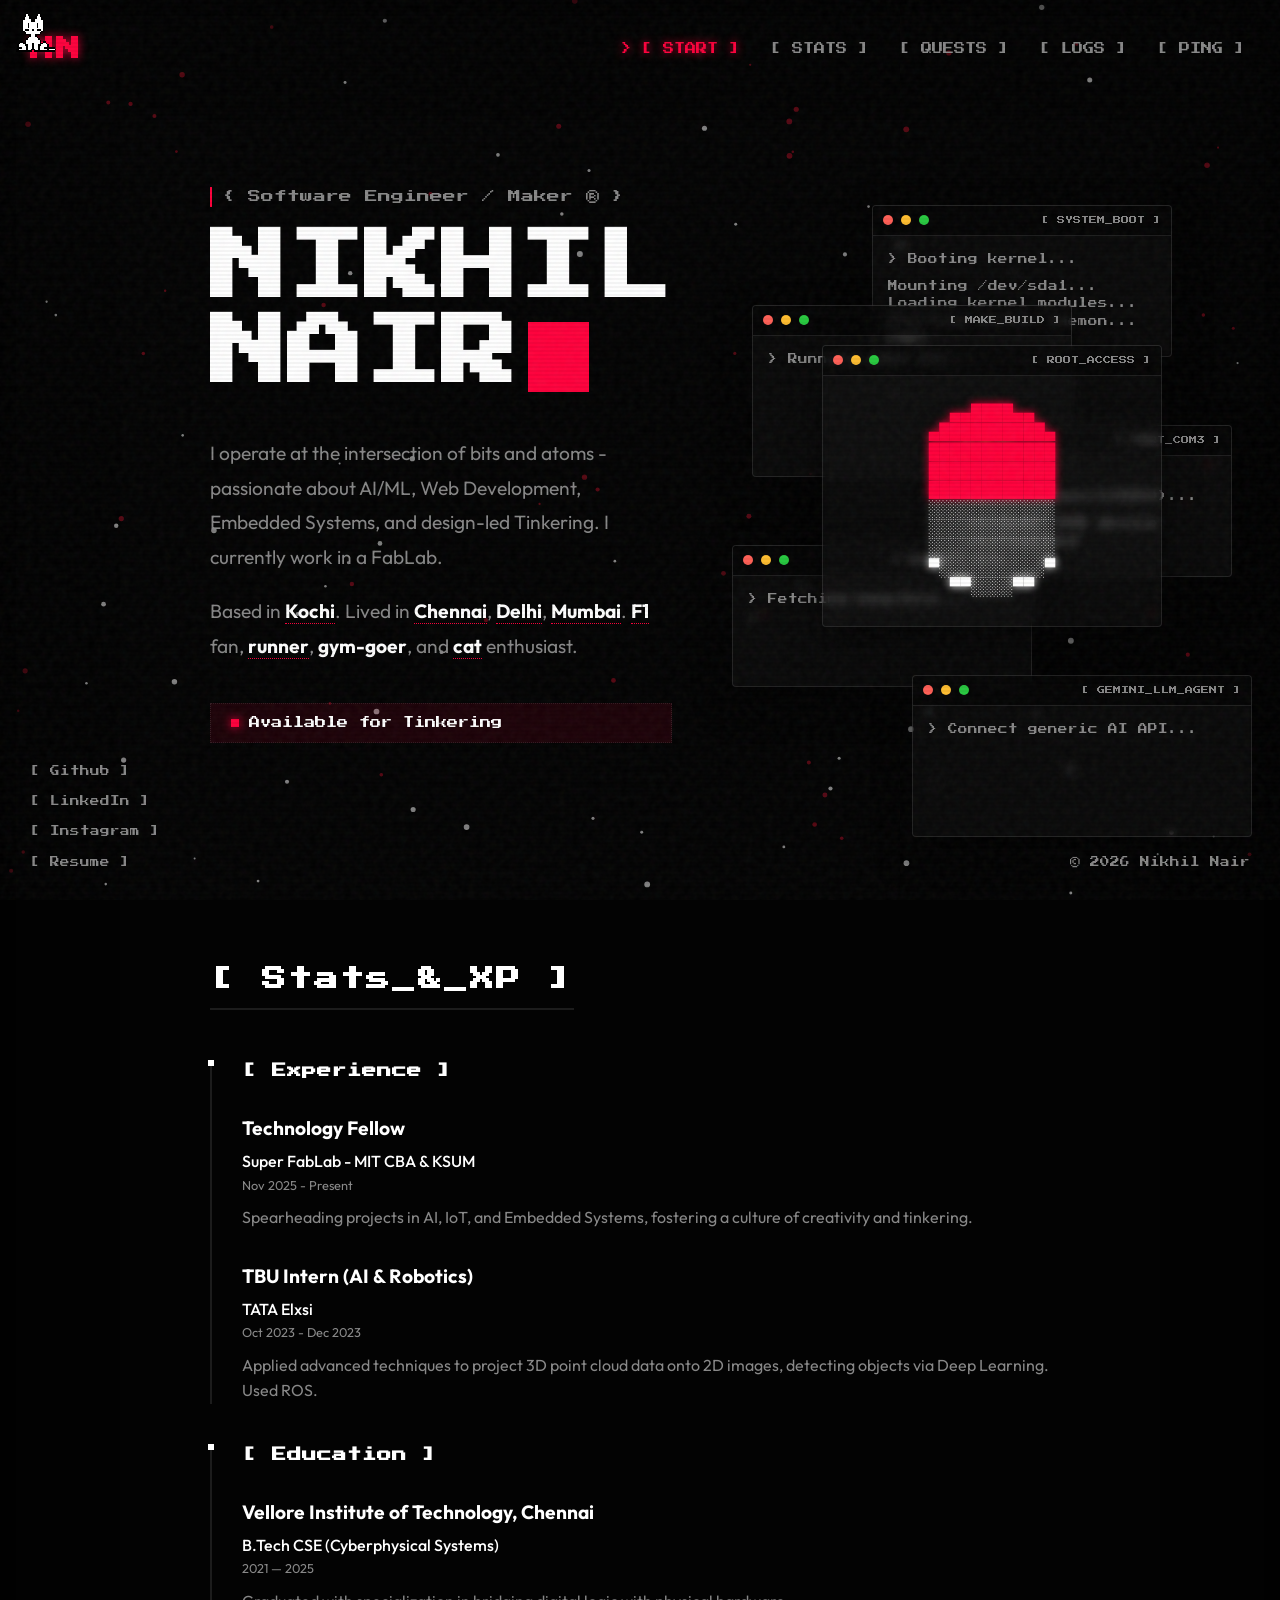
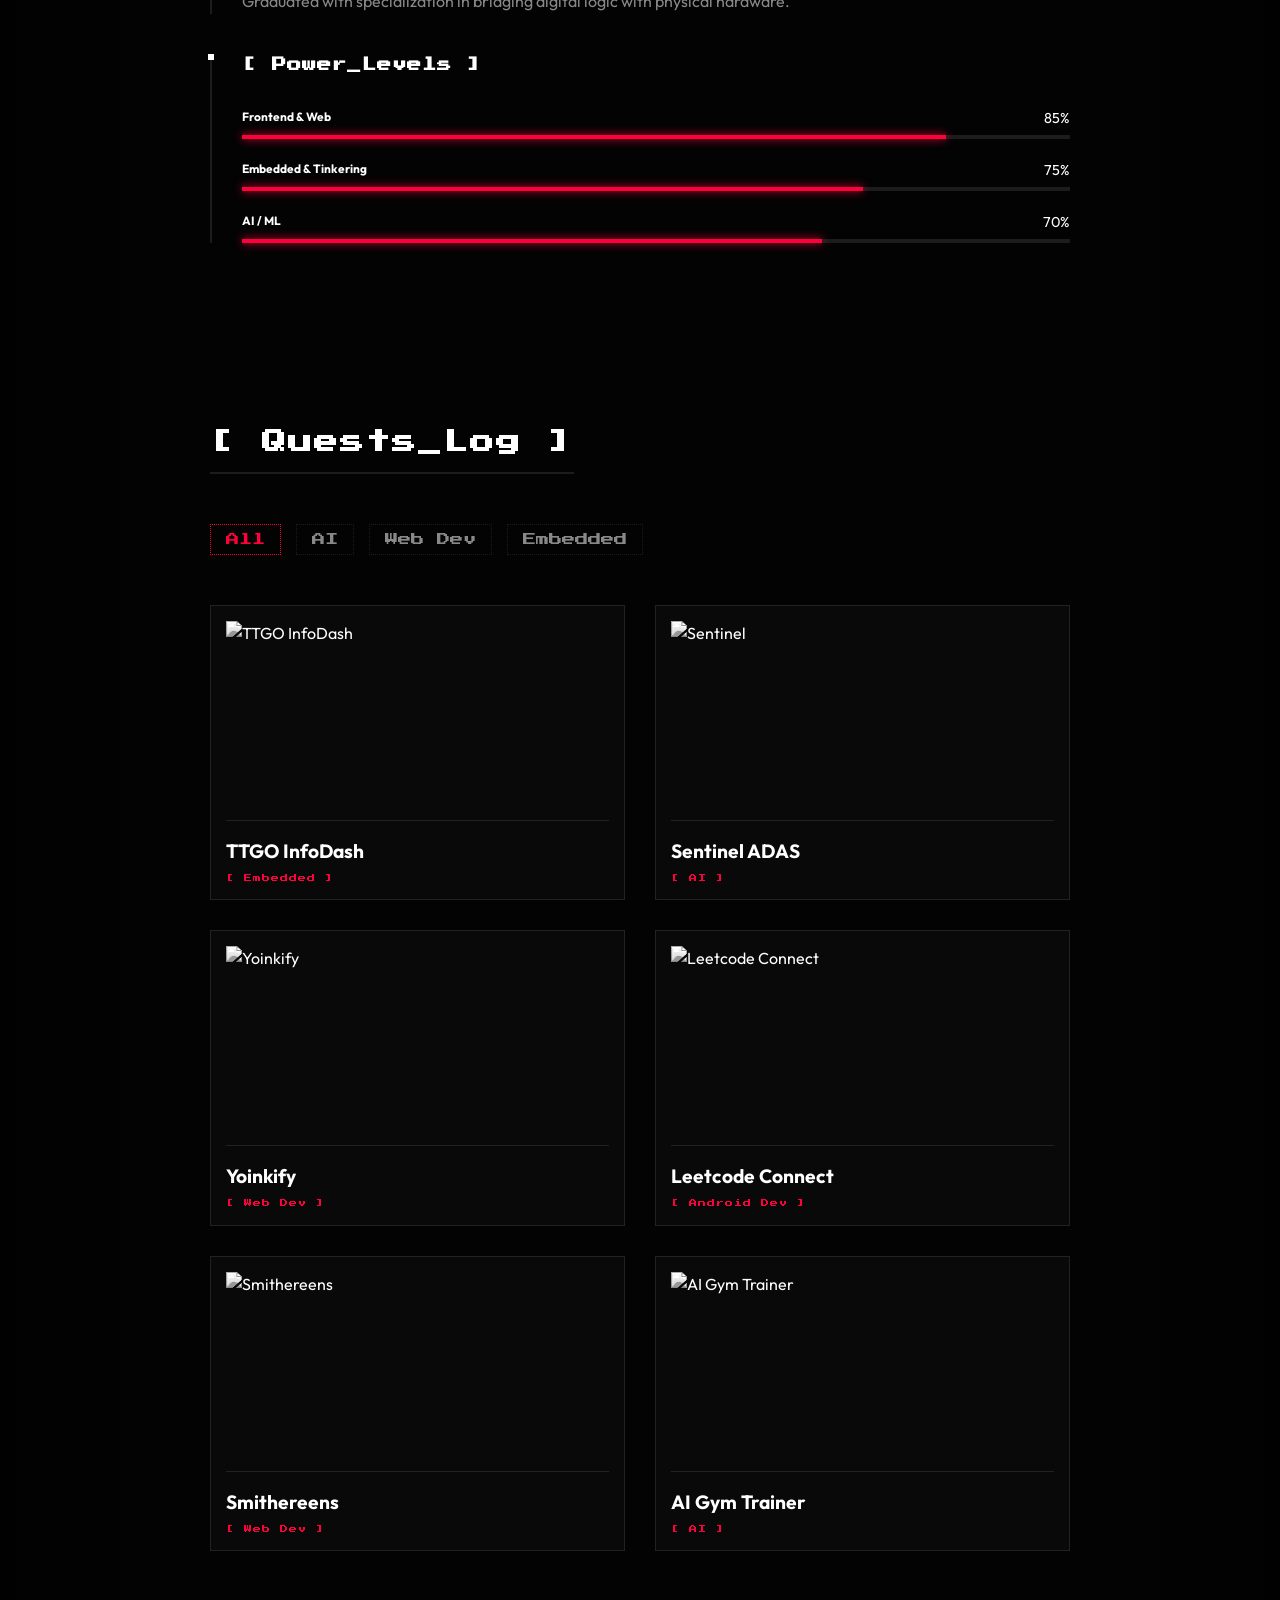
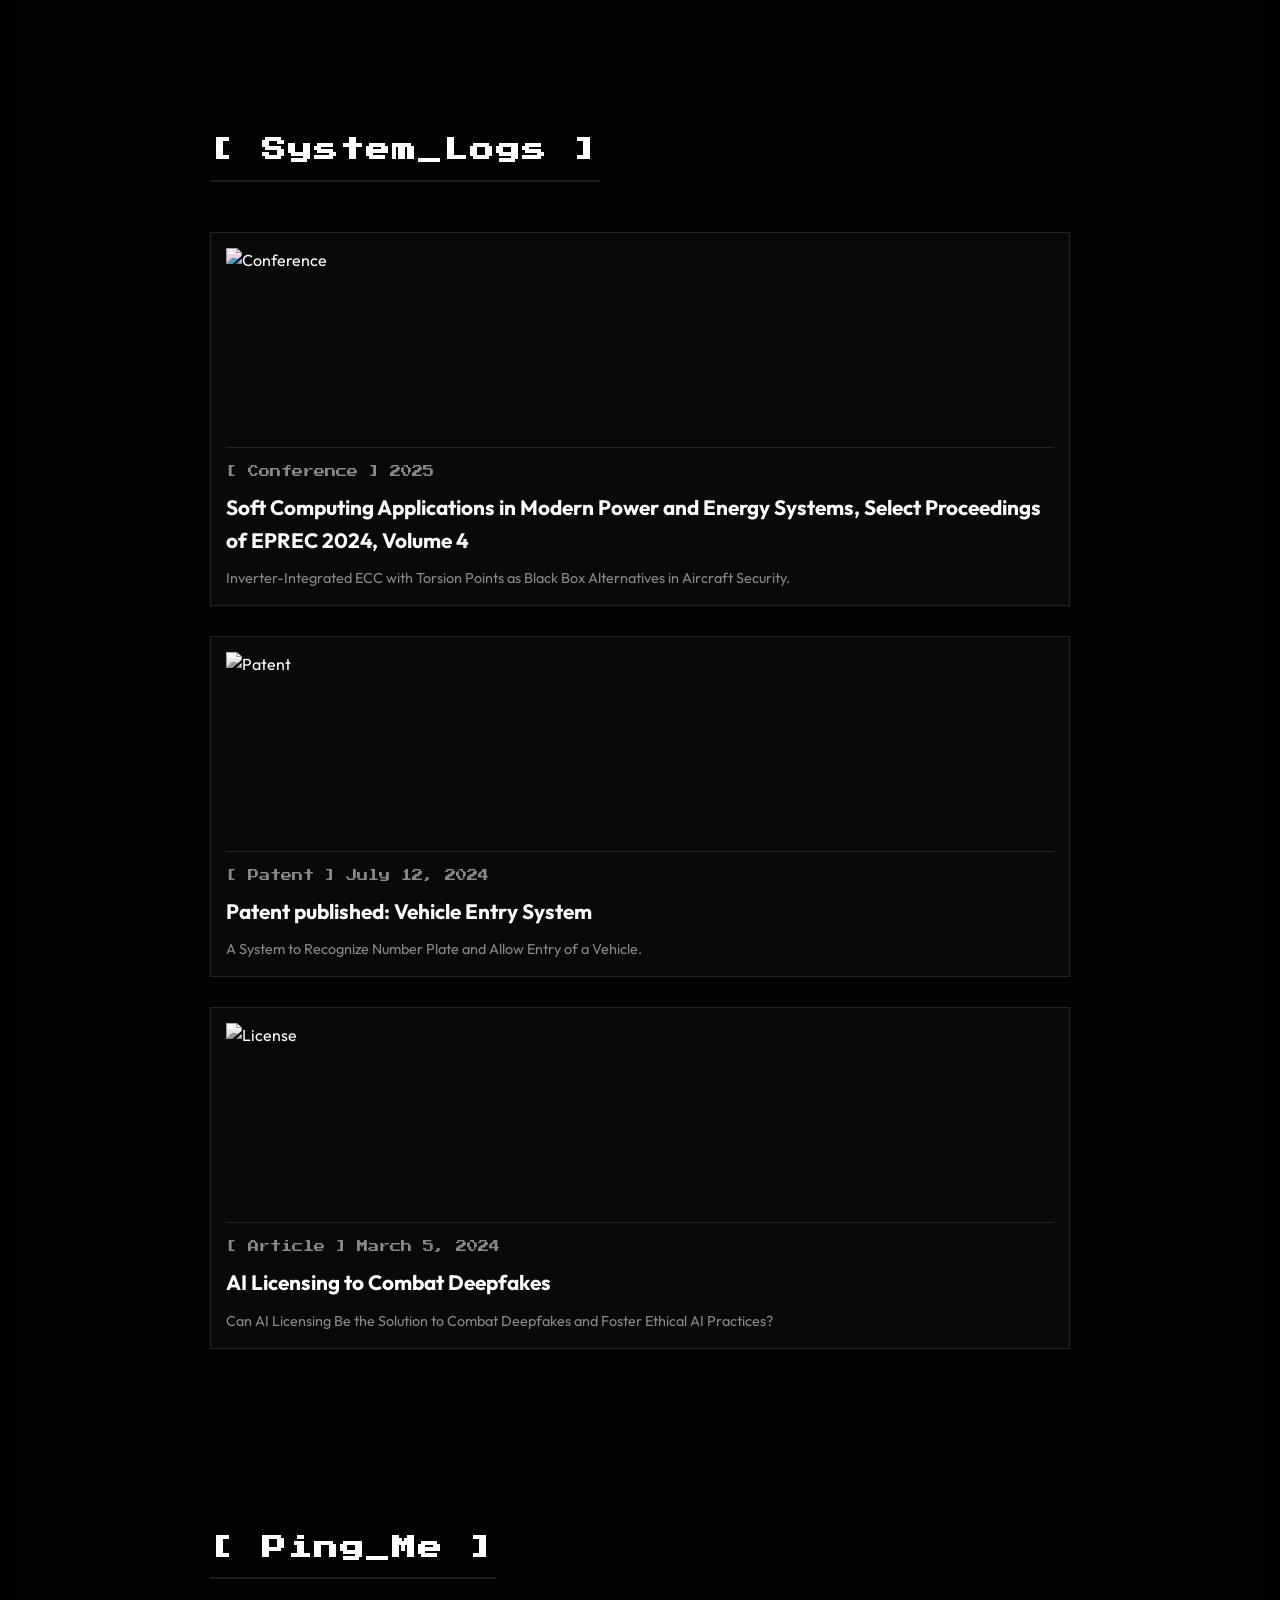
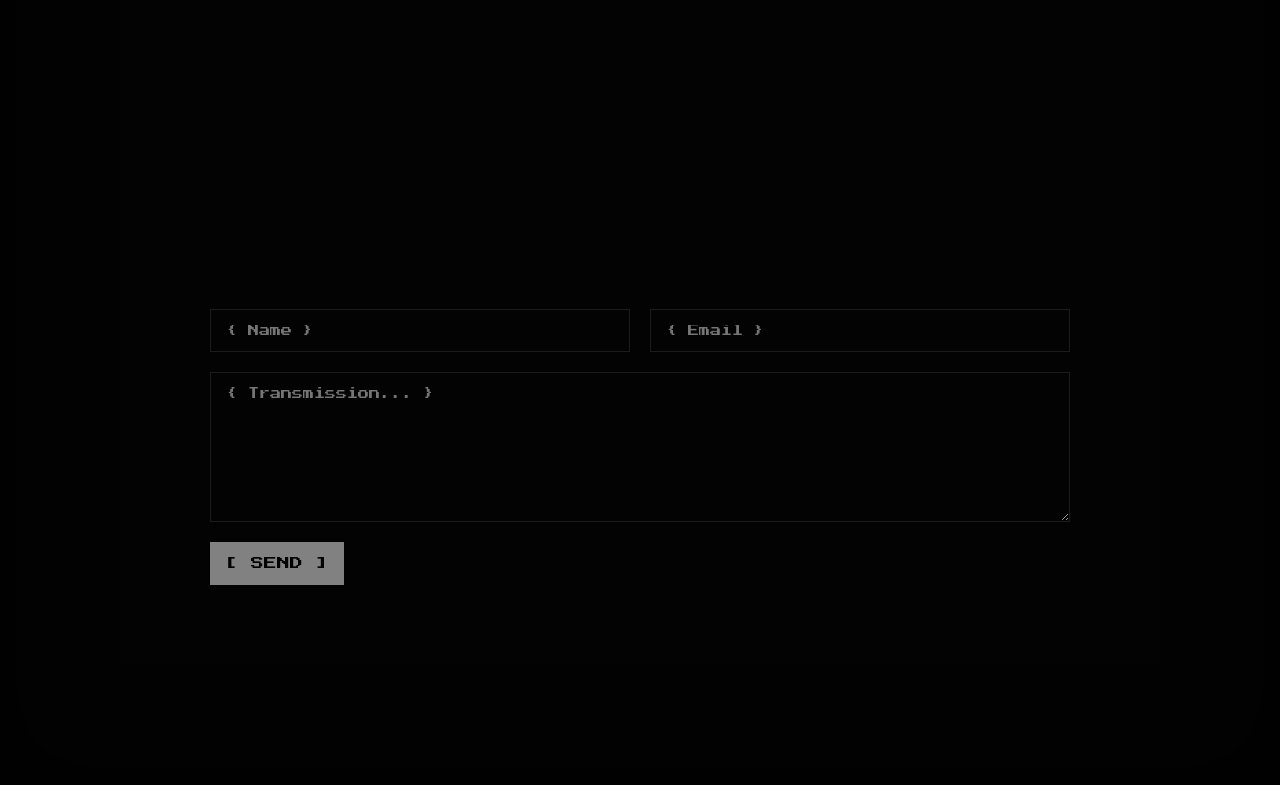
==== commit ba1c1e71: "minor updates" ====
--- a/index.html
+++ b/index.html
@@ -14,7 +14,7 @@
   <link href="https://fonts.googleapis.com/css2?family=Press+Start+2P&family=Outfit:wght@300;400;500;700&family=Inter:wght@300;400;500;600&display=swap" rel="stylesheet">
 </head>
 
-<body class="fantik-theme">
+<body class="space-theme">
   <!-- Dynamic Backgrounds -->
   <div class="noise-overlay"></div>
   <div class="scanlines"></div>
@@ -41,7 +41,7 @@
           <p class="hero-subtitle pixel-font">{ Software Engineer / Maker ® }</p>
           <h1 class="hero-title pixel-font typing-text">Nikhil Nair</h1>
           <div class="hero-desc">
-            <p>I operate at the intersection of bits and atoms—passionate about AI/ML, Web Development, Embedded Systems, and design-led Tinkering. I currently work in a FabLab.</p>
+            <p>I operate at the intersection of bits and atoms - passionate about AI/ML, Web Development, Embedded Systems, and design-led Tinkering. I currently work in a FabLab.</p>
             <p>Based in <span class="tooltip-trigger">Kochi<span class="tooltip-window term-window"><span class="term-header"><span class="term-btn red"></span><span class="term-btn yellow"></span><span class="term-btn green"></span><span class="term-title">[ INFO ]</span></span><span class="term-body pixel-font">> Current Location<br>> KL-07</span></span></span>. Lived in <span class="tooltip-trigger">Chennai<span class="tooltip-window term-window"><span class="term-header"><span class="term-btn red"></span><span class="term-btn yellow"></span><span class="term-btn green"></span><span class="term-title">[ INFO ]</span></span><span class="term-body pixel-font">> TN-09</span></span></span>, <span class="tooltip-trigger">Delhi<span class="tooltip-window term-window"><span class="term-header"><span class="term-btn red"></span><span class="term-btn yellow"></span><span class="term-btn green"></span><span class="term-title">[ INFO ]</span></span><span class="term-body pixel-font">> DL</span></span></span>, <span class="tooltip-trigger">Mumbai<span class="tooltip-window term-window"><span class="term-header"><span class="term-btn red"></span><span class="term-btn yellow"></span><span class="term-btn green"></span><span class="term-title">[ INFO ]</span></span><span class="term-body pixel-font">> MH-01</span></span></span>. <b><span class="tooltip-trigger">F1<span class="tooltip-window term-window"><span class="term-header"><span class="term-btn red"></span><span class="term-btn yellow"></span><span class="term-btn green"></span><span class="term-title">[ RACING ]</span></span><span class="term-body pixel-font">> Supported Teams:<br><span style="color:#00D2BE">> Mercedes-AMG</span><br><span style="color:#00A0ED">> Williams Racing</span></span></span></span></b> fan, <b><span class="tooltip-trigger">runner<span class="tooltip-window term-window"><span class="term-header"><span class="term-btn red"></span><span class="term-btn yellow"></span><span class="term-btn green"></span><span class="term-title">[ STRAVA ]</span></span><span class="term-body pixel-font"><a href="https://www.strava.com/athletes/76671416" target="_blank" style="color:#FC4C02; text-decoration:none;">> View Profile</a></span></span></span></b>, <b>gym-goer</b>, and <b><span class="tooltip-trigger">cat<span class="tooltip-window term-window"><span class="term-header"><span class="term-btn red"></span><span class="term-btn yellow"></span><span class="term-btn green"></span><span class="term-title">[ FELINE_DATA ]</span></span><span class="term-body pixel-font">> Identity: Cat<br><img src="assets/images/cat.jpeg" class="tooltip-img" alt="Cat photo"></span></span></span></b> enthusiast.</p>
           </div>
           <div class="hero-status pixel-font" onclick="rebootTerminals()" style="cursor: pointer;" title="System Reboot">
@@ -274,11 +274,11 @@
       <ul class="blog-posts-list">
         <li class="blog-post-item scroll-reveal">
           <a href="#" target="_blank" class="quest-card magnetic-hover">
-            <figure class="pixel-image-wrapper"><img src="./assets/images/patent.png" alt="Conference" loading="lazy" style="filter: hue-rotate(90deg);"></figure>
+            <figure class="pixel-image-wrapper"><img src="./assets/images/conference-1.png" alt="Conference" loading="lazy" style="filter: hue-rotate(90deg);"></figure>
             <div class="blog-content">
-              <div class="blog-meta"><p class="blog-category">[ Conference ]</p> <time datetime="2024-01-01">2024</time></div>
-              <h3 class="h3 blog-item-title">Insert Conference Paper Title Here</h3>
-              <p class="blog-text">Presented research at an international conference on Cyberphysical Systems / AI.</p>
+              <div class="blog-meta"><p class="blog-category">[ Conference ]</p> <time datetime="2025-08-12">2025</time></div>
+              <h3 class="h3 blog-item-title">Soft Computing Applications in Modern Power and Energy Systems, Select Proceedings of EPREC 2024, Volume 4</h3>
+              <p class="blog-text">Inverter-Integrated ECC with Torsion Points as Black Box Alternatives in Aircraft Security.</p>
             </div>
           </a>
         </li>
--- a/assets/css/style.css
+++ b/assets/css/style.css
@@ -35,7 +35,7 @@
   box-sizing: border-box;
 }
 
-body.fantik-theme {
+body.space-theme {
   background-color: var(--bg-color);
   color: var(--text-main);
   font-family: var(--font-body);
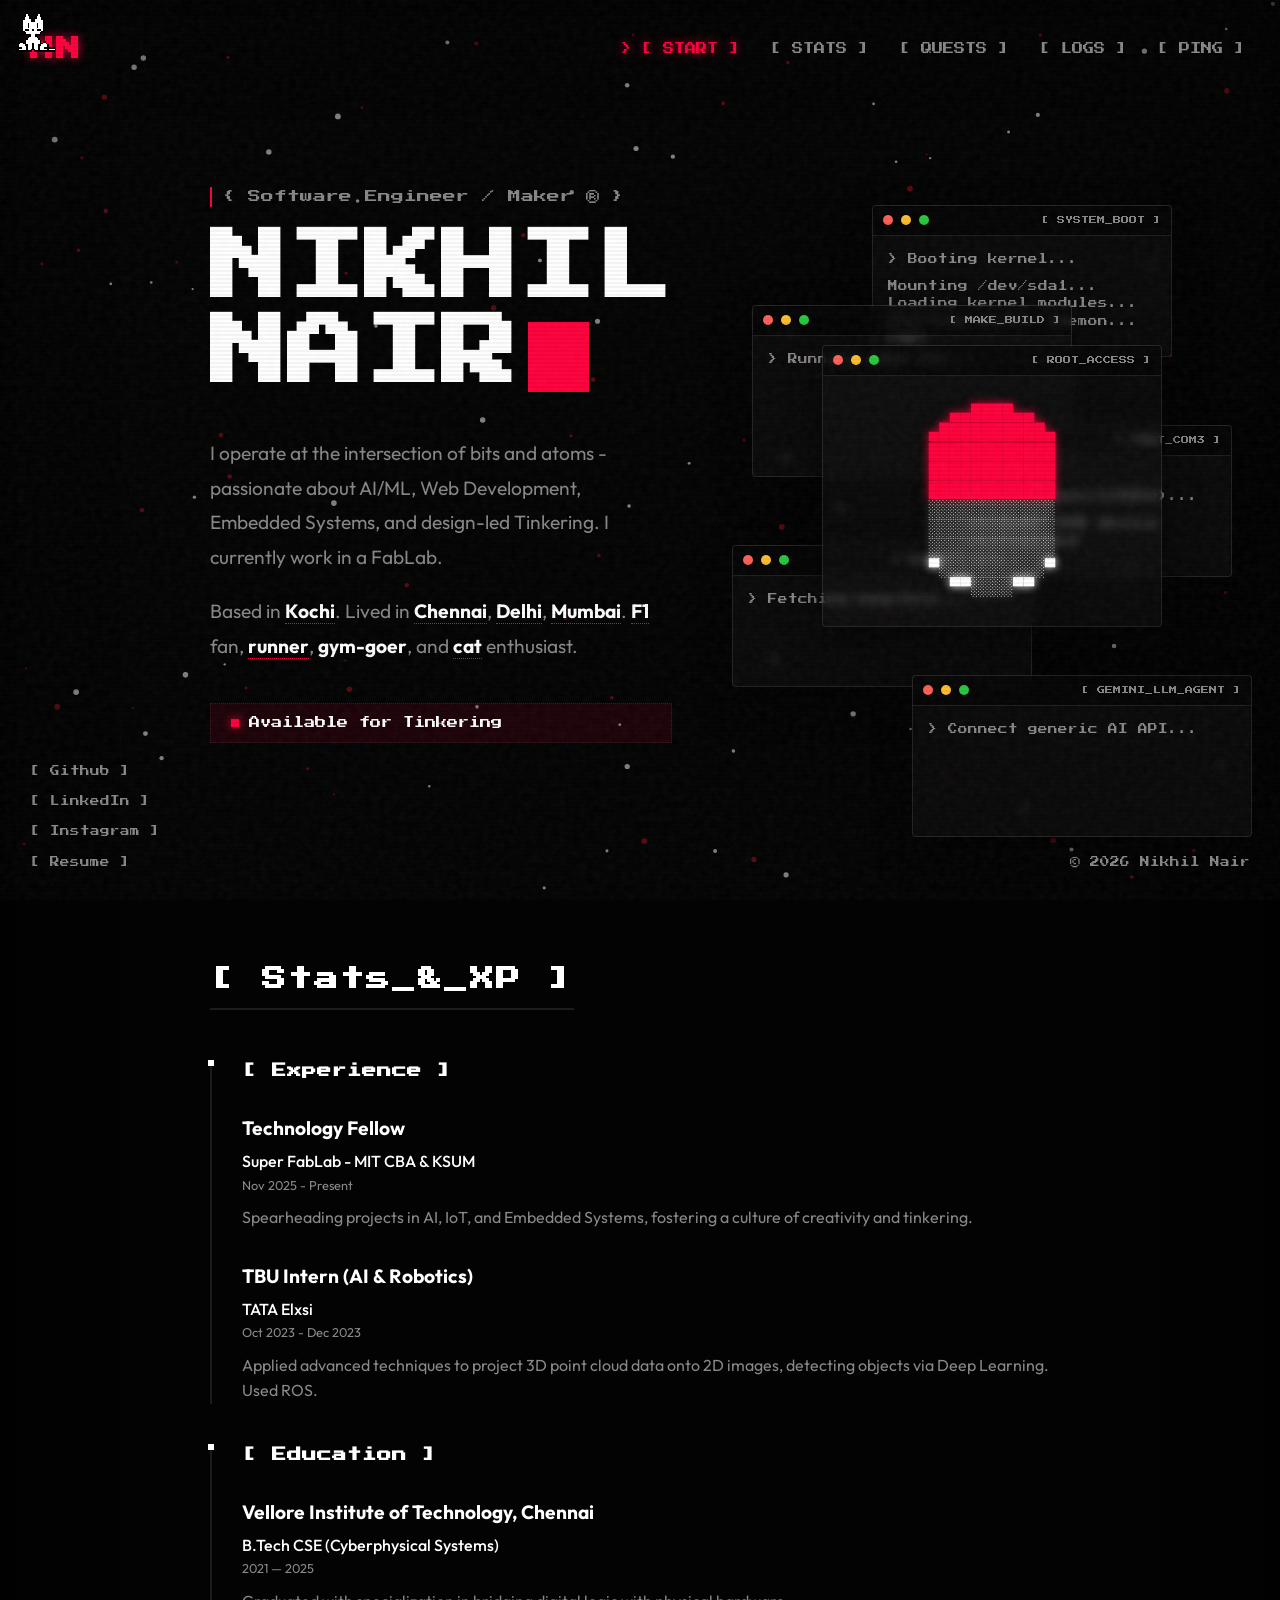
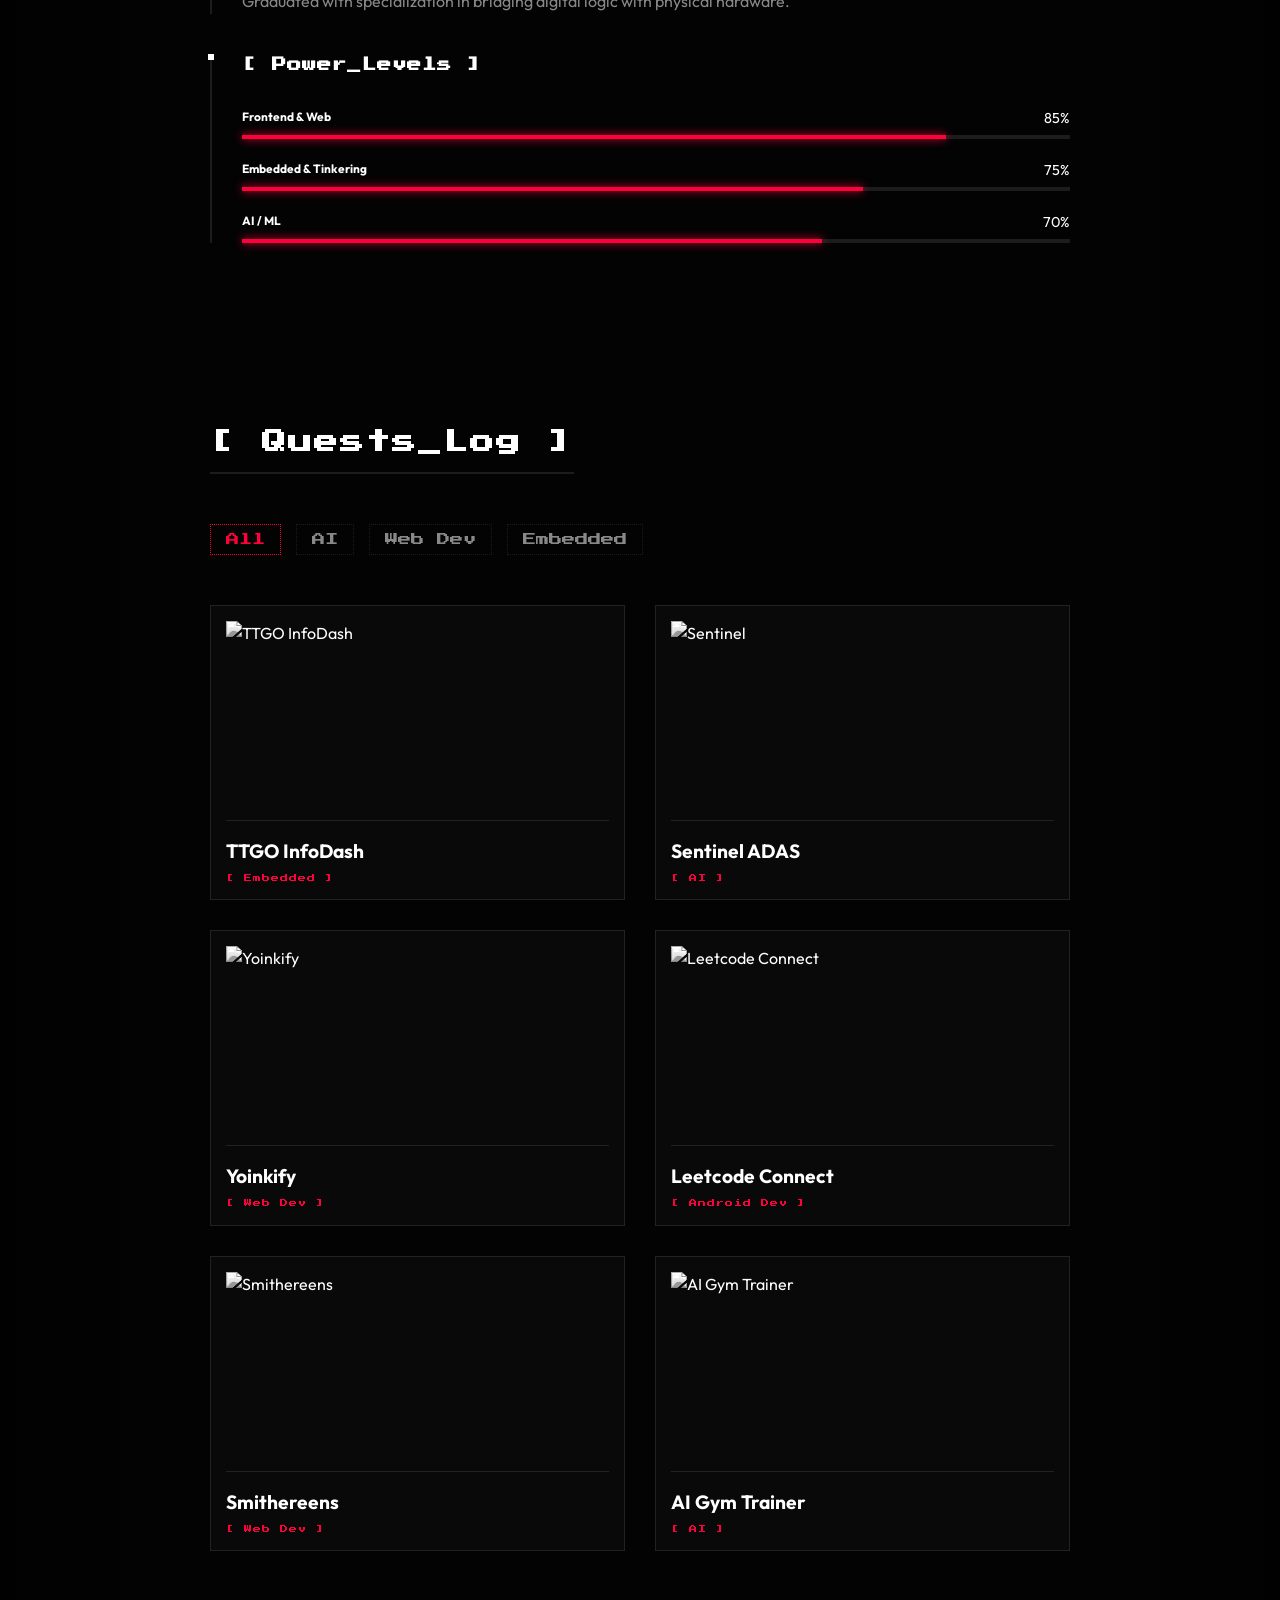
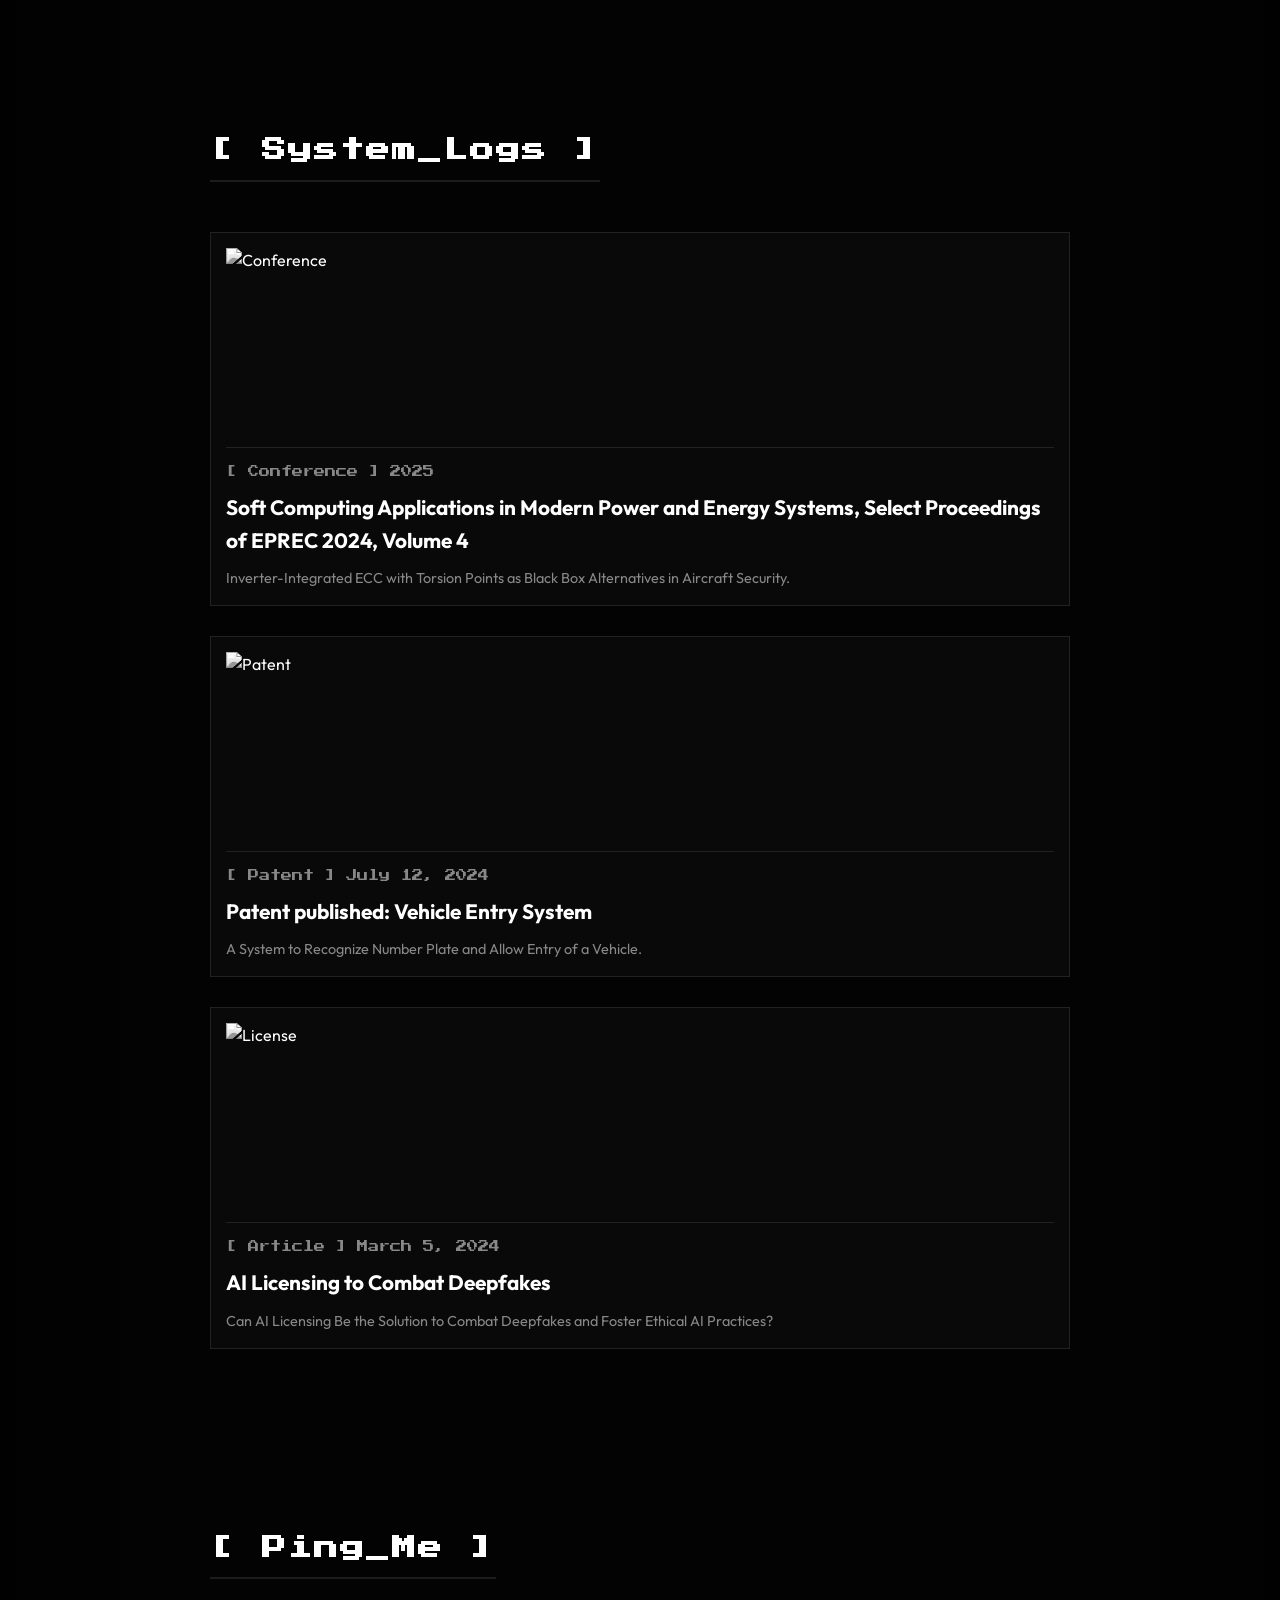
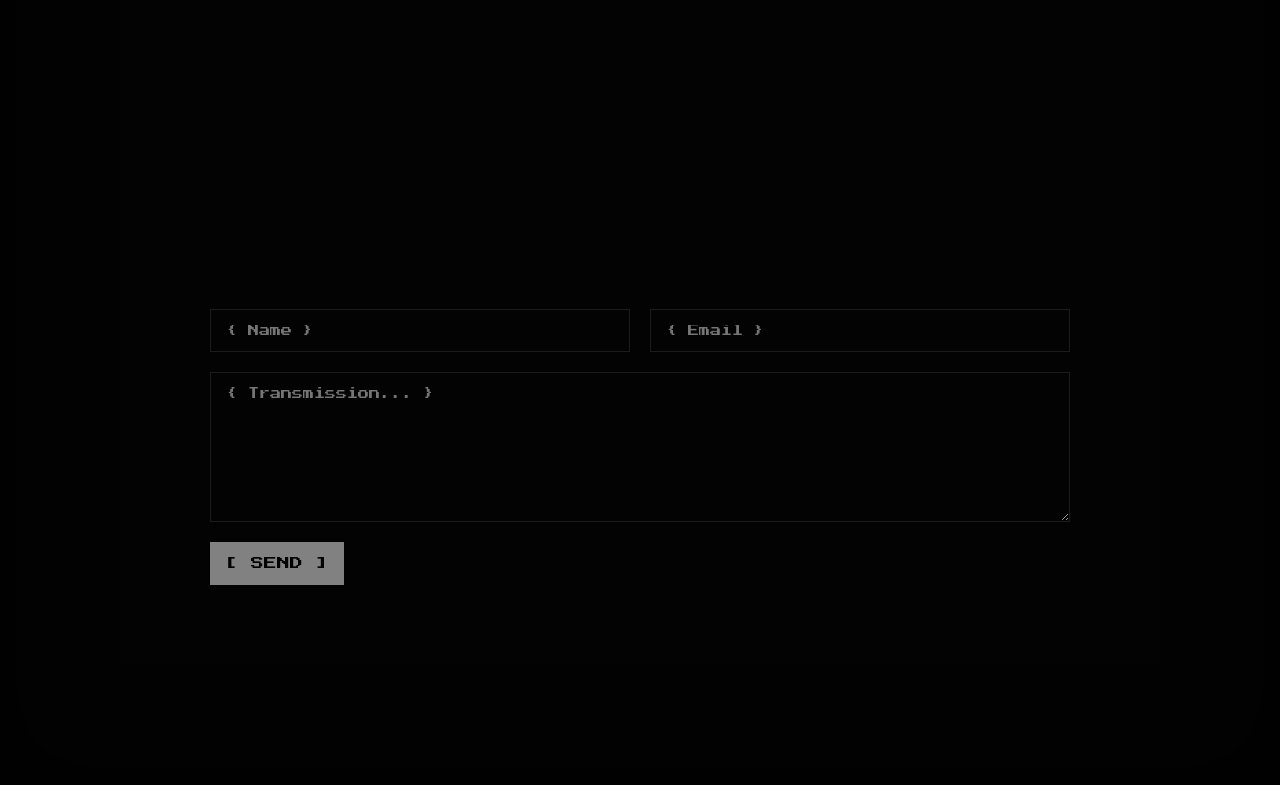
==== commit 3a52e6be: "optimized for phones" ====
--- a/index.html
+++ b/index.html
@@ -1,17 +1,20 @@
 <!DOCTYPE html>
 <html lang="en">
+
 <head>
   <meta charset="UTF-8">
   <meta http-equiv="X-UA-Compatible" content="IE=edge">
   <meta name="viewport" content="width=device-width, initial-scale=1.0">
   <title>Nikhil Nair | SWE & Maker</title>
-  
+
   <link rel="shortcut icon" href="./favicon.svg" type="image/svg+xml">
   <link rel="stylesheet" href="./assets/css/style.css">
-  
+
   <link rel="preconnect" href="https://fonts.googleapis.com">
   <link rel="preconnect" href="https://fonts.gstatic.com" crossorigin>
-  <link href="https://fonts.googleapis.com/css2?family=Press+Start+2P&family=Outfit:wght@300;400;500;700&family=Inter:wght@300;400;500;600&display=swap" rel="stylesheet">
+  <link
+    href="https://fonts.googleapis.com/css2?family=Press+Start+2P&family=Outfit:wght@300;400;500;700&family=Inter:wght@300;400;500;600&display=swap"
+    rel="stylesheet">
 </head>
 
 <body class="space-theme">
@@ -33,27 +36,59 @@
   </header>
 
   <main class="single-column-layout">
-    
+
     <!-- Hero / Start -->
     <section id="start" class="section-block hero-section scroll-reveal" data-page="start">
       <div class="hero-container">
         <div class="hero-content">
           <p class="hero-subtitle pixel-font">{ Software Engineer / Maker ® }</p>
-          <h1 class="hero-title pixel-font typing-text">Nikhil Nair</h1>
+          <h1 class="hero-title pixel-font">Nikhil <span class="mobile-break typing-text">Nair</span></h1>
           <div class="hero-desc">
-            <p>I operate at the intersection of bits and atoms - passionate about AI/ML, Web Development, Embedded Systems, and design-led Tinkering. I currently work in a FabLab.</p>
-            <p>Based in <span class="tooltip-trigger">Kochi<span class="tooltip-window term-window"><span class="term-header"><span class="term-btn red"></span><span class="term-btn yellow"></span><span class="term-btn green"></span><span class="term-title">[ INFO ]</span></span><span class="term-body pixel-font">> Current Location<br>> KL-07</span></span></span>. Lived in <span class="tooltip-trigger">Chennai<span class="tooltip-window term-window"><span class="term-header"><span class="term-btn red"></span><span class="term-btn yellow"></span><span class="term-btn green"></span><span class="term-title">[ INFO ]</span></span><span class="term-body pixel-font">> TN-09</span></span></span>, <span class="tooltip-trigger">Delhi<span class="tooltip-window term-window"><span class="term-header"><span class="term-btn red"></span><span class="term-btn yellow"></span><span class="term-btn green"></span><span class="term-title">[ INFO ]</span></span><span class="term-body pixel-font">> DL</span></span></span>, <span class="tooltip-trigger">Mumbai<span class="tooltip-window term-window"><span class="term-header"><span class="term-btn red"></span><span class="term-btn yellow"></span><span class="term-btn green"></span><span class="term-title">[ INFO ]</span></span><span class="term-body pixel-font">> MH-01</span></span></span>. <b><span class="tooltip-trigger">F1<span class="tooltip-window term-window"><span class="term-header"><span class="term-btn red"></span><span class="term-btn yellow"></span><span class="term-btn green"></span><span class="term-title">[ RACING ]</span></span><span class="term-body pixel-font">> Supported Teams:<br><span style="color:#00D2BE">> Mercedes-AMG</span><br><span style="color:#00A0ED">> Williams Racing</span></span></span></span></b> fan, <b><span class="tooltip-trigger">runner<span class="tooltip-window term-window"><span class="term-header"><span class="term-btn red"></span><span class="term-btn yellow"></span><span class="term-btn green"></span><span class="term-title">[ STRAVA ]</span></span><span class="term-body pixel-font"><a href="https://www.strava.com/athletes/76671416" target="_blank" style="color:#FC4C02; text-decoration:none;">> View Profile</a></span></span></span></b>, <b>gym-goer</b>, and <b><span class="tooltip-trigger">cat<span class="tooltip-window term-window"><span class="term-header"><span class="term-btn red"></span><span class="term-btn yellow"></span><span class="term-btn green"></span><span class="term-title">[ FELINE_DATA ]</span></span><span class="term-body pixel-font">> Identity: Cat<br><img src="assets/images/cat.jpeg" class="tooltip-img" alt="Cat photo"></span></span></span></b> enthusiast.</p>
-          </div>
-          <div class="hero-status pixel-font" onclick="rebootTerminals()" style="cursor: pointer;" title="System Reboot">
+            <p>I operate at the intersection of bits and atoms - passionate about AI/ML, Web Development, Embedded
+              Systems, and design-led Tinkering. I currently work in a FabLab.</p>
+            <p>Based in <span class="tooltip-trigger">Kochi<span class="tooltip-window term-window"><span
+                    class="term-header"><span class="term-btn red"></span><span class="term-btn yellow"></span><span
+                      class="term-btn green"></span><span class="term-title">[ INFO ]</span></span><span
+                    class="term-body pixel-font">> Current Location<br>> KL-07</span></span></span>. Lived in <span
+                class="tooltip-trigger">Chennai<span class="tooltip-window term-window"><span class="term-header"><span
+                      class="term-btn red"></span><span class="term-btn yellow"></span><span
+                      class="term-btn green"></span><span class="term-title">[ INFO ]</span></span><span
+                    class="term-body pixel-font">> TN-11</span></span></span>, <span class="tooltip-trigger">Delhi<span
+                  class="tooltip-window term-window"><span class="term-header"><span class="term-btn red"></span><span
+                      class="term-btn yellow"></span><span class="term-btn green"></span><span class="term-title">[ INFO
+                      ]</span></span><span class="term-body pixel-font">> DL-10</span></span></span>, <span
+                class="tooltip-trigger">Mumbai<span class="tooltip-window term-window"><span class="term-header"><span
+                      class="term-btn red"></span><span class="term-btn yellow"></span><span
+                      class="term-btn green"></span><span class="term-title">[ INFO ]</span></span><span
+                    class="term-body pixel-font">> MH-43</span></span></span>. <b><span class="tooltip-trigger">F1<span
+                    class="tooltip-window term-window"><span class="term-header"><span class="term-btn red"></span><span
+                        class="term-btn yellow"></span><span class="term-btn green"></span><span class="term-title">[
+                        RACING ]</span></span><span class="term-body pixel-font">> Supported Teams:<br><span
+                        style="color:#00D2BE">> Mercedes-AMG</span><br><span style="color:#00A0ED">> Williams
+                        Racing</span></span></span></span></b> fan, <b><span class="tooltip-trigger">runner<span
+                    class="tooltip-window term-window"><span class="term-header"><span class="term-btn red"></span><span
+                        class="term-btn yellow"></span><span class="term-btn green"></span><span class="term-title">[
+                        STRAVA ]</span></span><span class="term-body pixel-font"><a
+                        href="https://www.strava.com/athletes/76671416" target="_blank"
+                        style="color:#FC4C02; text-decoration:none;">> View Profile</a></span></span></span></b>,
+              <b>gym-goer</b>, and <b><span class="tooltip-trigger">cat<span class="tooltip-window term-window"><span
+                      class="term-header"><span class="term-btn red"></span><span class="term-btn yellow"></span><span
+                        class="term-btn green"></span><span class="term-title">[ FELINE_DATA ]</span></span><span
+                      class="term-body pixel-font">> Identity: Cat<br><img src="assets/images/cat.jpeg"
+                        class="tooltip-img" alt="Cat photo"></span></span></span></b> enthusiast.</p>
+          </div>
+          <div class="hero-status pixel-font" onclick="rebootTerminals()" style="cursor: pointer;"
+            title="System Reboot">
             <span class="status-dot"></span> Available for Tinkering
           </div>
         </div>
-        
+
         <div class="hero-graphic multi-term">
           <!-- Terminal 1: System Boot -->
           <div class="terminal-widget term-window term-sys magnetic-hover">
             <div class="term-header">
-              <span class="term-btn red" onclick="closeTerminal(this)"></span><span class="term-btn yellow"></span><span class="term-btn green"></span>
+              <span class="term-btn red" onclick="closeTerminal(this)"></span><span class="term-btn yellow"></span><span
+                class="term-btn green"></span>
               <span class="term-title">[ SYSTEM_BOOT ]</span>
             </div>
             <div class="term-body pixel-font">
@@ -65,7 +100,8 @@
           <!-- Terminal 3: Compiler -->
           <div class="terminal-widget term-window term-compile magnetic-hover">
             <div class="term-header">
-              <span class="term-btn red" onclick="closeTerminal(this)"></span><span class="term-btn yellow"></span><span class="term-btn green"></span>
+              <span class="term-btn red" onclick="closeTerminal(this)"></span><span class="term-btn yellow"></span><span
+                class="term-btn green"></span>
               <span class="term-title">[ MAKE_BUILD ]</span>
             </div>
             <div class="term-body pixel-font">
@@ -77,7 +113,8 @@
           <!-- Terminal 4: Arduino -->
           <div class="terminal-widget term-window term-arduino magnetic-hover">
             <div class="term-header">
-              <span class="term-btn red" onclick="closeTerminal(this)"></span><span class="term-btn yellow"></span><span class="term-btn green"></span>
+              <span class="term-btn red" onclick="closeTerminal(this)"></span><span class="term-btn yellow"></span><span
+                class="term-btn green"></span>
               <span class="term-title">[ PORT_COM3 ]</span>
             </div>
             <div class="term-body pixel-font">
@@ -89,7 +126,8 @@
           <!-- Terminal 5: Data Stream -->
           <div class="terminal-widget term-window term-matrix magnetic-hover">
             <div class="term-header">
-              <span class="term-btn red" onclick="closeTerminal(this)"></span><span class="term-btn yellow"></span><span class="term-btn green"></span>
+              <span class="term-btn red" onclick="closeTerminal(this)"></span><span class="term-btn yellow"></span><span
+                class="term-btn green"></span>
               <span class="term-title">[ DECRYPT_DATA ]</span>
             </div>
             <div class="term-body pixel-font">
@@ -101,7 +139,8 @@
           <!-- Terminal 6: AI Agent -->
           <div class="terminal-widget term-window term-ai magnetic-hover">
             <div class="term-header">
-              <span class="term-btn red" onclick="closeTerminal(this)"></span><span class="term-btn yellow"></span><span class="term-btn green"></span>
+              <span class="term-btn red" onclick="closeTerminal(this)"></span><span class="term-btn yellow"></span><span
+                class="term-btn green"></span>
               <span class="term-title">[ GEMINI_LLM_AGENT ]</span>
             </div>
             <div class="term-body pixel-font">
@@ -113,7 +152,8 @@
           <!-- Terminal 2: ASCII Pill (Interests) -->
           <div class="terminal-widget term-window term-pill magnetic-hover">
             <div class="term-header">
-              <span class="term-btn red" onclick="denyPillClose(this)"></span><span class="term-btn yellow"></span><span class="term-btn green"></span>
+              <span class="term-btn red" onclick="denyPillClose(this)"></span><span class="term-btn yellow"></span><span
+                class="term-btn green"></span>
               <span class="term-title">[ ROOT_ACCESS ]</span>
             </div>
             <div class="term-body">
@@ -156,7 +196,7 @@
     <!-- Stats -->
     <section id="stats" class="section-block" data-page="stats">
       <h2 class="section-title pixel-font scroll-reveal">[ Stats_&_XP ]</h2>
-      
+
       <div class="bento-grid">
         <!-- Experience -->
         <div class="bento-card scroll-reveal">
@@ -166,13 +206,15 @@
               <h4 class="h4 timeline-item-title">Technology Fellow</h4>
               <a href="https://fablabkerala.in/" target="_blank" class="red-link">Super FabLab - MIT CBA & KSUM</a>
               <span class="time-badge">Nov 2025 - Present</span>
-              <p class="timeline-text">Spearheading projects in AI, IoT, and Embedded Systems, fostering a culture of creativity and tinkering.</p>
+              <p class="timeline-text">Spearheading projects in AI, IoT, and Embedded Systems, fostering a culture of
+                creativity and tinkering.</p>
             </li>
             <li class="timeline-item">
               <h4 class="h4 timeline-item-title">TBU Intern (AI & Robotics)</h4>
               <a href="https://tataelxsi.com/" target="_blank" class="red-link">TATA Elxsi</a>
               <span class="time-badge">Oct 2023 - Dec 2023</span>
-              <p class="timeline-text">Applied advanced techniques to project 3D point cloud data onto 2D images, detecting objects via Deep Learning. Used ROS.</p>
+              <p class="timeline-text">Applied advanced techniques to project 3D point cloud data onto 2D images,
+                detecting objects via Deep Learning. Used ROS.</p>
             </li>
           </ul>
         </div>
@@ -185,7 +227,8 @@
               <h4 class="h4 timeline-item-title">Vellore Institute of Technology, Chennai</h4>
               <span class="red-link">B.Tech CSE (Cyberphysical Systems)</span>
               <span class="time-badge">2021 — 2025</span>
-              <p class="timeline-text">Graduated with specialization in bridging digital logic with physical hardware.</p>
+              <p class="timeline-text">Graduated with specialization in bridging digital logic with physical hardware.
+              </p>
             </li>
           </ul>
         </div>
@@ -195,16 +238,28 @@
           <h3 class="bento-title pixel-font">[ Power_Levels ]</h3>
           <ul class="skills-list">
             <li class="skills-item">
-              <div class="title-wrapper"><h5 class="h5">Frontend & Web</h5><data value="85">85%</data></div>
-              <div class="skill-progress-bg"><div class="skill-progress-fill red-bar" style="width: 85%;"></div></div>
+              <div class="title-wrapper">
+                <h5 class="h5">Frontend & Web</h5><data value="85">85%</data>
+              </div>
+              <div class="skill-progress-bg">
+                <div class="skill-progress-fill red-bar" style="width: 85%;"></div>
+              </div>
             </li>
             <li class="skills-item">
-              <div class="title-wrapper"><h5 class="h5">Embedded & Tinkering</h5><data value="75">75%</data></div>
-              <div class="skill-progress-bg"><div class="skill-progress-fill red-bar" style="width: 75%;"></div></div>
+              <div class="title-wrapper">
+                <h5 class="h5">Embedded & Tinkering</h5><data value="75">75%</data>
+              </div>
+              <div class="skill-progress-bg">
+                <div class="skill-progress-fill red-bar" style="width: 75%;"></div>
+              </div>
             </li>
             <li class="skills-item">
-              <div class="title-wrapper"><h5 class="h5">AI / ML</h5><data value="70">70%</data></div>
-              <div class="skill-progress-bg"><div class="skill-progress-fill red-bar" style="width: 70%;"></div></div>
+              <div class="title-wrapper">
+                <h5 class="h5">AI / ML</h5><data value="70">70%</data>
+              </div>
+              <div class="skill-progress-bg">
+                <div class="skill-progress-fill red-bar" style="width: 70%;"></div>
+              </div>
             </li>
           </ul>
         </div>
@@ -214,7 +269,7 @@
     <!-- Quests -->
     <section id="quests" class="section-block" data-page="quests">
       <h2 class="section-title pixel-font scroll-reveal">[ Quests_Log ]</h2>
-      
+
       <ul class="filter-list pixel-font scroll-reveal">
         <li class="filter-item"><button class="active filter-btn magnetic-btn" data-filter-btn>All</button></li>
         <li class="filter-item"><button class="filter-btn magnetic-btn" data-filter-btn>AI</button></li>
@@ -225,42 +280,50 @@
       <ul class="project-list">
         <li class="project-item active scroll-reveal" data-filter-item data-category="embedded">
           <a href="https://github.com/icebelly29/ttgo-infodash" target="_blank" class="quest-card magnetic-hover">
-            <figure class="pixel-image-wrapper"><img src="./assets/images/ttgo-infodash.gif" alt="TTGO InfoDash" loading="lazy"></figure>
+            <figure class="pixel-image-wrapper"><img src="./assets/images/ttgo-infodash.gif" alt="TTGO InfoDash"
+                loading="lazy"></figure>
             <h3 class="project-title">TTGO InfoDash</h3>
             <p class="project-category">[ Embedded ]</p>
           </a>
         </li>
         <li class="project-item active scroll-reveal" data-filter-item data-category="ai">
-          <a href="https://github.com/icebelly29/Sentinel-Smart-ADAS-Integrated-Fleet-Monitoring-System" target="_blank" class="quest-card magnetic-hover">
-            <figure class="pixel-image-wrapper"><img src="./assets/images/sentinel.png" alt="Sentinel" loading="lazy"></figure>
+          <a href="https://github.com/icebelly29/Sentinel-Smart-ADAS-Integrated-Fleet-Monitoring-System" target="_blank"
+            class="quest-card magnetic-hover">
+            <figure class="pixel-image-wrapper"><img src="./assets/images/sentinel.png" alt="Sentinel" loading="lazy">
+            </figure>
             <h3 class="project-title">Sentinel ADAS</h3>
             <p class="project-category">[ AI ]</p>
           </a>
         </li>
         <li class="project-item active scroll-reveal" data-filter-item data-category="web dev">
           <a href="https://yoinkify.up.railway.app/" target="_blank" class="quest-card magnetic-hover">
-            <figure class="pixel-image-wrapper"><img src="./assets/images/yoinkify.png" alt="Yoinkify" loading="lazy"></figure>
+            <figure class="pixel-image-wrapper"><img src="./assets/images/yoinkify.png" alt="Yoinkify" loading="lazy">
+            </figure>
             <h3 class="project-title">Yoinkify</h3>
             <p class="project-category">[ Web Dev ]</p>
           </a>
         </li>
         <li class="project-item active scroll-reveal" data-filter-item data-category="web dev">
           <a href="https://github.com/icebelly29/Leetcode-Connect" target="_blank" class="quest-card magnetic-hover">
-            <figure class="pixel-image-wrapper"><img src="./assets/images/leetcode-connect.png" alt="Leetcode Connect" loading="lazy"></figure>
+            <figure class="pixel-image-wrapper"><img src="./assets/images/leetcode-connect.png" alt="Leetcode Connect"
+                loading="lazy"></figure>
             <h3 class="project-title">Leetcode Connect</h3>
             <p class="project-category">[ Android Dev ]</p>
           </a>
         </li>
         <li class="project-item active scroll-reveal" data-filter-item data-category="web dev">
           <a href="https://icebelly29.github.io/smithereens/" target="_blank" class="quest-card magnetic-hover">
-            <figure class="pixel-image-wrapper"><img src="./assets/images/joji-mama.png" alt="Smithereens" loading="lazy"></figure>
+            <figure class="pixel-image-wrapper"><img src="./assets/images/joji-mama.png" alt="Smithereens"
+                loading="lazy"></figure>
             <h3 class="project-title">Smithereens</h3>
             <p class="project-category">[ Web Dev ]</p>
           </a>
         </li>
         <li class="project-item active scroll-reveal" data-filter-item data-category="ai">
-          <a href="https://github.com/icebelly29/UniDump/blob/main/CompVis/GymTrainer.ipynb" target="_blank" class="quest-card magnetic-hover">
-            <figure class="pixel-image-wrapper"><img src="./assets/images/ai-gym.png" alt="AI Gym Trainer" loading="lazy"></figure>
+          <a href="https://github.com/icebelly29/UniDump/blob/main/CompVis/GymTrainer.ipynb" target="_blank"
+            class="quest-card magnetic-hover">
+            <figure class="pixel-image-wrapper"><img src="./assets/images/ai-gym.png" alt="AI Gym Trainer"
+                loading="lazy"></figure>
             <h3 class="project-title">AI Gym Trainer</h3>
             <p class="project-category">[ AI ]</p>
           </a>
@@ -274,19 +337,28 @@
       <ul class="blog-posts-list">
         <li class="blog-post-item scroll-reveal">
           <a href="#" target="_blank" class="quest-card magnetic-hover">
-            <figure class="pixel-image-wrapper"><img src="./assets/images/conference-1.png" alt="Conference" loading="lazy" style="filter: hue-rotate(90deg);"></figure>
+            <figure class="pixel-image-wrapper"><img src="./assets/images/conference-1.png" alt="Conference"
+                loading="lazy"></figure>
             <div class="blog-content">
-              <div class="blog-meta"><p class="blog-category">[ Conference ]</p> <time datetime="2025-08-12">2025</time></div>
-              <h3 class="h3 blog-item-title">Soft Computing Applications in Modern Power and Energy Systems, Select Proceedings of EPREC 2024, Volume 4</h3>
-              <p class="blog-text">Inverter-Integrated ECC with Torsion Points as Black Box Alternatives in Aircraft Security.</p>
+              <div class="blog-meta">
+                <p class="blog-category">[ Conference ]</p> <time datetime="2025-08-12">2025</time>
+              </div>
+              <h3 class="h3 blog-item-title">Soft Computing Applications in Modern Power and Energy Systems, Select
+                Proceedings of EPREC 2024, Volume 4</h3>
+              <p class="blog-text">Inverter-Integrated ECC with Torsion Points as Black Box Alternatives in Aircraft
+                Security.</p>
             </div>
           </a>
         </li>
         <li class="blog-post-item scroll-reveal">
-          <a href="https://chennai.vit.ac.in/computer-science-engineering-chennai/scope-patent/#:~:text=Tiwari%20Nikhil%20Nair-,202441051527,-A%20System%20To" target="_blank" class="quest-card magnetic-hover">
-            <figure class="pixel-image-wrapper"><img src="./assets/images/patent.png" alt="Patent" loading="lazy"></figure>
+          <a href="https://chennai.vit.ac.in/computer-science-engineering-chennai/scope-patent/#:~:text=Tiwari%20Nikhil%20Nair-,202441051527,-A%20System%20To"
+            target="_blank" class="quest-card magnetic-hover">
+            <figure class="pixel-image-wrapper"><img src="./assets/images/patent.png" alt="Patent" loading="lazy">
+            </figure>
             <div class="blog-content">
-              <div class="blog-meta"><p class="blog-category">[ Patent ]</p> <time datetime="2024-07-12">July 12, 2024</time></div>
+              <div class="blog-meta">
+                <p class="blog-category">[ Patent ]</p> <time datetime="2024-07-12">July 12, 2024</time>
+              </div>
               <h3 class="h3 blog-item-title">Patent published: Vehicle Entry System</h3>
               <p class="blog-text">A System to Recognize Number Plate and Allow Entry of a Vehicle.</p>
             </div>
@@ -294,11 +366,15 @@
         </li>
         <li class="blog-post-item scroll-reveal">
           <a href="https://medium.com/@nikhilvb2" target="_blank" class="quest-card magnetic-hover">
-            <figure class="pixel-image-wrapper"><img src="./assets/images/AI_license.gif" alt="License" loading="lazy"></figure>
+            <figure class="pixel-image-wrapper"><img src="./assets/images/AI_license.gif" alt="License" loading="lazy">
+            </figure>
             <div class="blog-content">
-              <div class="blog-meta"><p class="blog-category">[ Article ]</p> <time datetime="2024-03-05">March 5, 2024</time></div>
+              <div class="blog-meta">
+                <p class="blog-category">[ Article ]</p> <time datetime="2024-03-05">March 5, 2024</time>
+              </div>
               <h3 class="h3 blog-item-title">AI Licensing to Combat Deepfakes</h3>
-              <p class="blog-text">Can AI Licensing Be the Solution to Combat Deepfakes and Foster Ethical AI Practices?</p>
+              <p class="blog-text">Can AI Licensing Be the Solution to Combat Deepfakes and Foster Ethical AI Practices?
+              </p>
             </div>
           </a>
         </li>
@@ -309,17 +385,24 @@
     <section id="contact" class="section-block" data-page="contact">
       <h2 class="section-title pixel-font scroll-reveal">[ Ping_Me ]</h2>
       <section class="mapbox scroll-reveal" style="margin-bottom: 30px;">
-        <figure class="pixel-border-map" style="width: 100%; height: 250px; overflow: hidden; filter: grayscale(100%) invert(100%);">
-          <iframe src="https://www.google.com/maps/embed?pb=!1m18!1m12!1m3!1d125745.74836605068!2d76.22340321271108!3d9.9823679803023!2m3!1f0!2f0!3f0!3m2!1i1024!2i768!4f13.1!3m3!1m2!1s0x3b080d514abec6bf%3A0xbd582caa5844192!2sKochi%2C%20Kerala!5e0!3m2!1sen!2sin!4v1709420800000!5m2!1sen!2sin" width="100%" height="100%" style="border:0;" allowfullscreen="" loading="lazy" referrerpolicy="no-referrer-when-downgrade"></iframe>
+        <figure class="pixel-border-map"
+          style="width: 100%; height: 250px; overflow: hidden; filter: grayscale(100%) invert(100%);">
+          <iframe
+            src="https://www.google.com/maps/embed?pb=!1m18!1m12!1m3!1d125745.74836605068!2d76.22340321271108!3d9.9823679803023!2m3!1f0!2f0!3f0!3m2!1i1024!2i768!4f13.1!3m3!1m2!1s0x3b080d514abec6bf%3A0xbd582caa5844192!2sKochi%2C%20Kerala!5e0!3m2!1sen!2sin!4v1709420800000!5m2!1sen!2sin"
+            width="100%" height="100%" style="border:0;" allowfullscreen="" loading="lazy"
+            referrerpolicy="no-referrer-when-downgrade"></iframe>
         </figure>
       </section>
       <div class="contact-grid scroll-reveal">
         <form action="#" class="contact-form" data-form>
           <div class="input-wrapper">
-            <input type="text" name="fullname" class="form-input pixel-font" placeholder="{ Name }" required data-form-input>
-            <input type="email" name="email" class="form-input pixel-font" placeholder="{ Email }" required data-form-input>
-          </div>
-          <textarea name="message" class="form-input pixel-font" placeholder="{ Transmission... }" required data-form-input></textarea>
+            <input type="text" name="fullname" class="form-input pixel-font" placeholder="{ Name }" required
+              data-form-input>
+            <input type="email" name="email" class="form-input pixel-font" placeholder="{ Email }" required
+              data-form-input>
+          </div>
+          <textarea name="message" class="form-input pixel-font" placeholder="{ Transmission... }" required
+            data-form-input></textarea>
           <button class="form-btn pixel-font magnetic-btn" type="submit" disabled data-form-btn>
             [ SEND ]
           </button>
@@ -332,8 +415,10 @@
   <footer class="hud-footer">
     <div class="socials">
       <a href="https://github.com/icebelly29" target="_blank" class="pixel-font magnetic-btn">[ Github ]</a>
-      <a href="https://www.linkedin.com/in/nikhilnair29/" target="_blank" class="pixel-font magnetic-btn">[ LinkedIn ]</a>
-      <a href="https://www.instagram.com/nikhil_final.xlsx/" target="_blank" class="pixel-font magnetic-btn">[ Instagram ]</a>
+      <a href="https://www.linkedin.com/in/nikhilnair29/" target="_blank" class="pixel-font magnetic-btn">[ LinkedIn
+        ]</a>
+      <a href="https://www.instagram.com/nikhil_final.xlsx/" target="_blank" class="pixel-font magnetic-btn">[ Instagram
+        ]</a>
       <a href="./assets/files/Nikhil_Nair_Resume.pdf" target="_blank" class="pixel-font magnetic-btn">[ Resume ]</a>
     </div>
     <div class="copyright pixel-font">
@@ -346,4 +431,5 @@
   <!-- Custom JS with canvas logic -->
   <script src="./assets/js/script.js"></script>
 </body>
-</html>
+
+</html>
--- a/assets/css/style.css
+++ b/assets/css/style.css
@@ -684,24 +684,234 @@
  * RESPONSIVENESS
  * ------------------------- */
 @media (max-width: 768px) {
-  .hud-header, .hud-footer { position: relative; padding: 20px; flex-direction: column; gap: 20px; text-align: center; }
-  .hud-nav { flex-wrap: wrap; justify-content: center; }
-  .hud-footer .socials { flex-direction: row; justify-content: center; }
-  .single-column-layout { padding-top: 50px; }
-  .input-wrapper { flex-direction: column; }
-  
+  :root {
+    --hud-padding: 10px;
+  }
+
+  body.space-theme {
+    overflow-x: hidden;
+  }
+
+  .hud-header {
+    position: absolute;
+    flex-direction: column;
+    align-items: center;
+    gap: 8px;
+    padding: 15px 10px;
+    width: 100%;
+    left: 0;
+    right: 0;
+    text-align: center;
+    pointer-events: auto;
+  }
+
+  .hud-nav {
+    flex-wrap: wrap;
+    justify-content: center;
+    gap: 6px;
+    font-size: 0.55rem;
+    padding: 0 10px;
+    width: 100%;
+  }
+
+  .hud-footer {
+    position: relative;
+    flex-direction: column;
+    align-items: center;
+    gap: 15px;
+    padding: 20px 10px;
+    margin-top: 50px;
+    pointer-events: auto;
+  }
+
+  .hud-footer .socials {
+    flex-direction: row;
+    flex-wrap: wrap;
+    justify-content: center;
+    gap: 10px;
+  }
+
+  .single-column-layout {
+    padding: 130px 10px 100px;
+    gap: 5vh;
+    max-width: 100%;
+    overflow-x: hidden;
+  }
+
+  .section-title {
+    font-size: 1.1rem;
+    margin-bottom: 25px;
+    display: block; /* Ensure it takes width to prevent overflow */
+  }
+
+  /* Hero Section Mobile Fixes */
   .hero-container {
     flex-direction: column;
     text-align: center;
-  }
+    gap: 20px;
+    width: 100%;
+  }
+
   .hero-content {
+    display: flex;
+    flex-direction: column;
     align-items: center;
+    width: 100%;
+  }
+
+  .hero-title {
+    font-size: 2.5rem;
+    width: 100%;
+    word-break: break-all;
+  }
+
+  .hero-desc {
+    font-size: 0.95rem;
+    padding: 0 5px;
+    line-height: 1.6;
+    width: 100%;
+    overflow-wrap: break-word;
+  }
+
+  .hero-section {
+    height: auto !important;
+    min-height: unset !important;
+    padding-top: 100px;
+    padding-bottom: 50px;
+  }
+
+  .hero-title {
+    font-size: 2.8rem;
+    line-height: 1.1;
+    margin-bottom: 25px;
     text-align: center;
   }
-  .hero-graphic {
+
+  /* Split title into two lines on mobile and force break */
+  .mobile-break {
+    display: block !important;
+    margin-top: 5px;
+    white-space: nowrap !important; /* Prevents "NAI" break */
     width: 100%;
-    max-width: 100%;
+  }
+
+  /* Multi-line typing cursor fix - specifically for concentrated span */
+  .typing-text {
+    display: inline-block !important; /* Changed to inline-block for better cursor alignment */
+  }
+  .typing-text::after {
+    display: inline-block;
+    vertical-align: baseline;
+    margin-left: 5px; /* Tighter next to R */
+  }
+
+  .hero-desc {
+    font-size: 0.95rem;
+    padding: 0 10px;
+    line-height: 1.6;
+    width: 100%;
+    overflow-wrap: break-word;
+    word-wrap: break-word;
+    word-break: normal;
+    text-align: center;
+  }
+
+  /* Centered Terminal Stack on Mobile */
+  .hero-graphic.multi-term {
+    position: relative;
+    height: 1200px;
+    width: 100%;
+    margin-top: 40px;
+    display: block;
+    overflow: visible;
+  }
+
+  .term-window {
+    position: absolute !important;
+    scale: 0.65;
+    transform-origin: center;
+    transition: all 0.3s ease;
+    left: 50% !important;
+    transform: translateX(-50%) !important; /* Forces centering without interfering with rotations inside */
+    pointer-events: auto;
+    filter: blur(1px) brightness(0.7); /* Background effect for others */
+  }
+
+  /* Specific Centered & Staggered Tops */
+  .term-sys { top: 30px; transform: translateX(-50%) rotate(-1deg) !important; z-index: 1; width: 280px; }
+  .term-compile { top: 90px; transform: translateX(-48%) rotate(2deg) !important; z-index: 2; width: 300px; }
+  .term-arduino { top: 260px; transform: translateX(-52%) rotate(-3deg) !important; z-index: 3; width: 260px; }
+  .term-matrix { top: 430px; transform: translateX(-47%) rotate(1deg) !important; z-index: 4; width: 280px; }
+  .term-ai { top: 620px; transform: translateX(-53%) rotate(-2deg) !important; z-index: 5; width: 300px; }
+  
+  .term-pill { 
+    top: 150px; 
+    transform: translateX(-50%) !important; 
+    z-index: 999; 
+    width: 320px; 
+    filter: none; 
+    scale: 0.72; 
+  }
+
+  .term-body {
+    height: auto !important;
+    min-height: 80px;
+    font-size: 0.55rem;
+    line-height: 1.4;
+    padding: 10px;
+  }
+
+  .term-pill .term-body {
+    min-height: 250px;
+  }
+
+  /* Stats & XP Fixes - RIGID SEPARATION */
+  #stats {
+    position: relative;
+    z-index: 10;
+    margin-top: 400px; /* Stronger separation */
+    padding-top: 50px;
+    background: var(--bg-color); 
+  }
+
+  .bento-grid {
     margin-top: 50px;
-    justify-content: center;
-  }
-}
+  }
+  
+  .timeline-item {
+    padding-left: 15px;
+  }
+  .time-badge {
+    position: static;
+    margin-bottom: 5px;
+    font-size: 0.7rem;
+  }
+
+  /* Contact Fixes */
+  .input-wrapper {
+    flex-direction: column;
+    gap: 10px;
+  }
+  
+  .contact-form .form-btn {
+    width: 100%;
+  }
+
+  /* Bento Grid Adjust */
+  .bento-card {
+    padding-left: 15px;
+  }
+}
+
+@media (max-width: 480px) {
+  .hero-title {
+    font-size: 2.1rem;
+  }
+  .nav-link {
+    font-size: 0.5rem;
+    padding: 2px;
+  }
+  .nav-link::before {
+    display: none;
+  }
+}
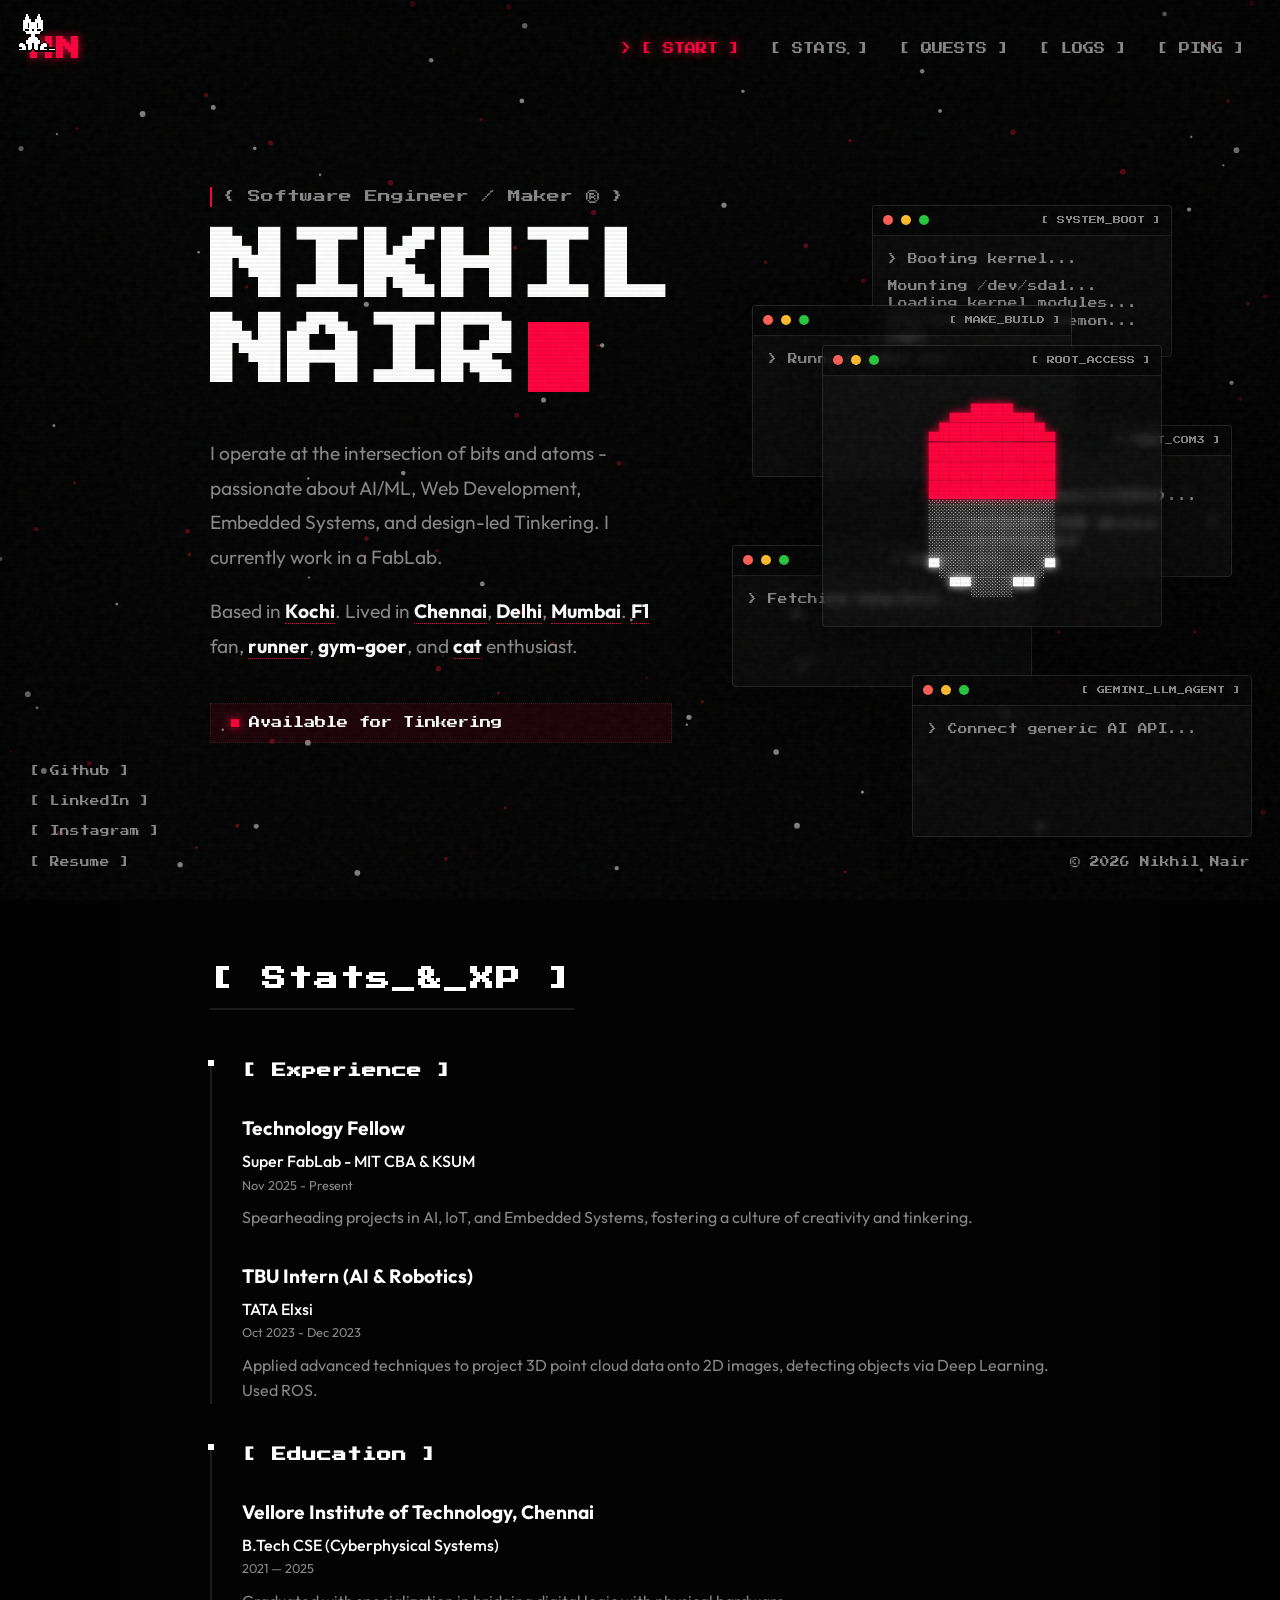
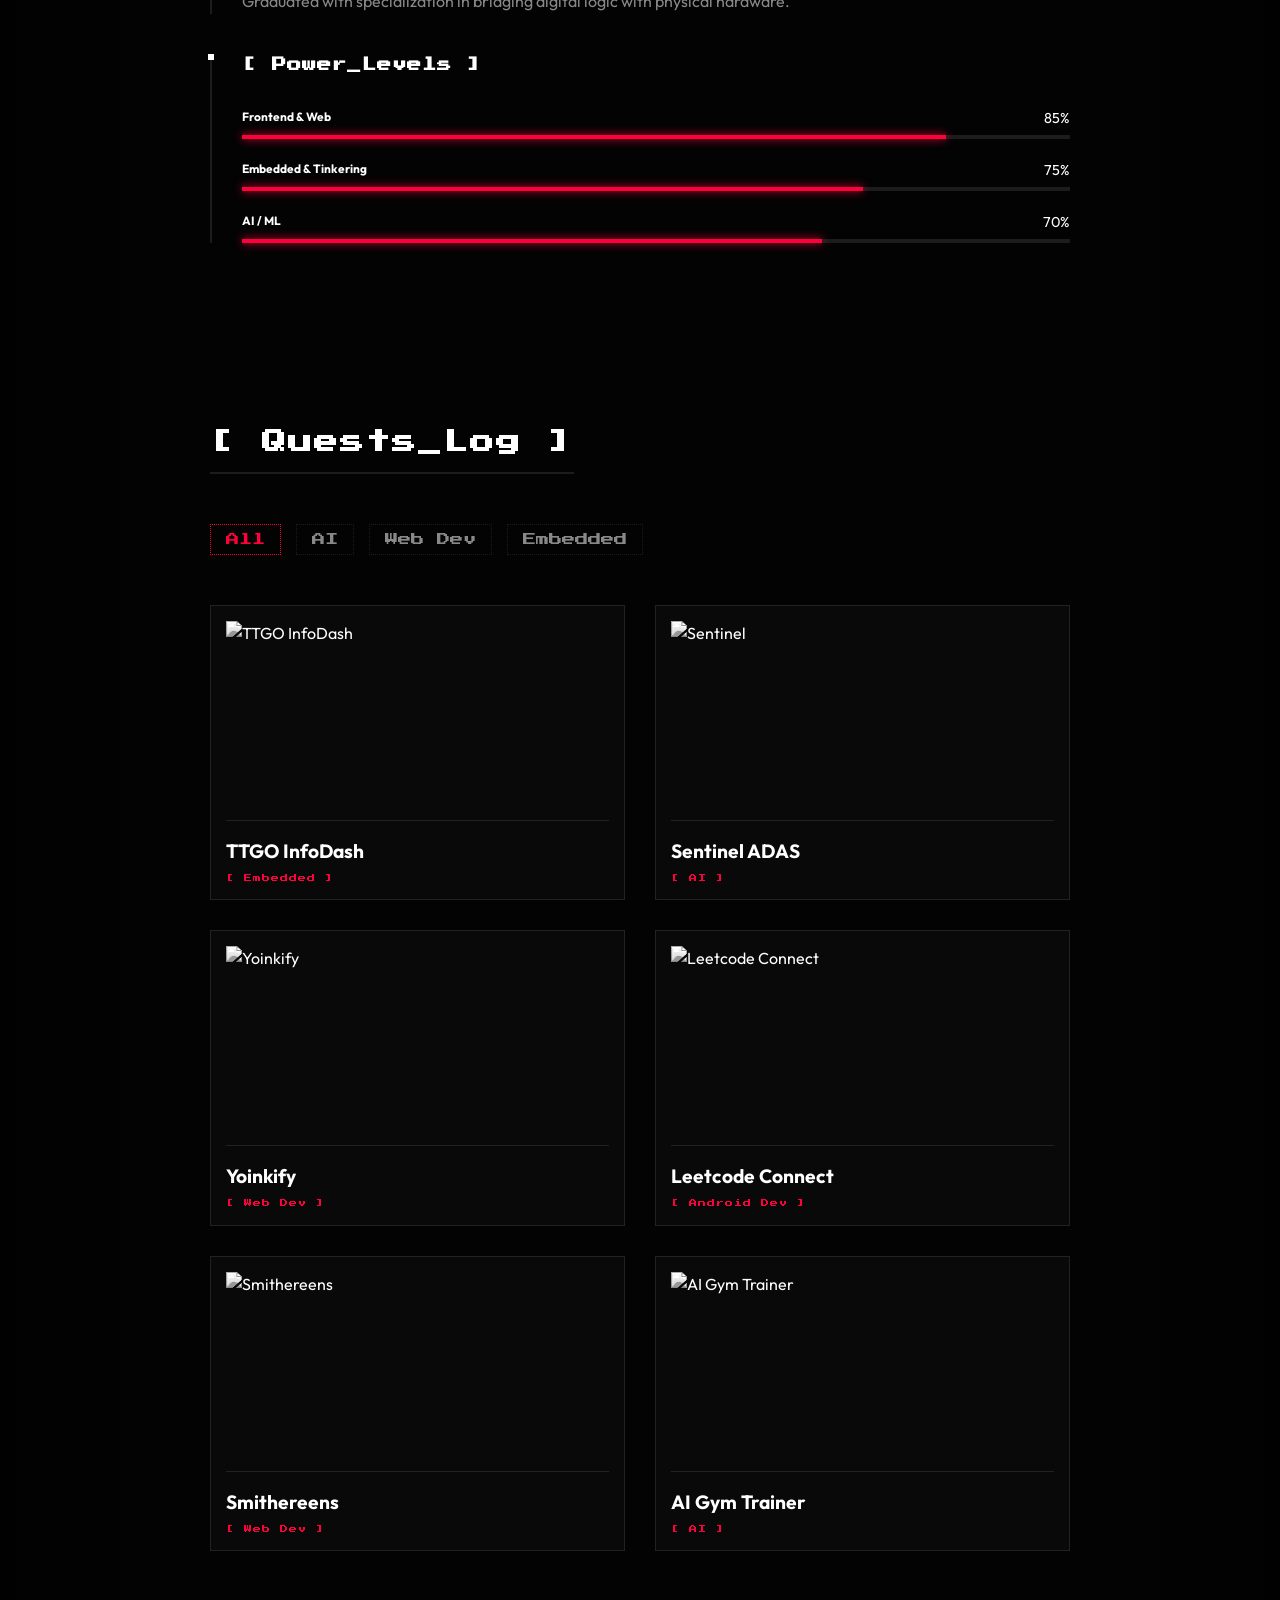
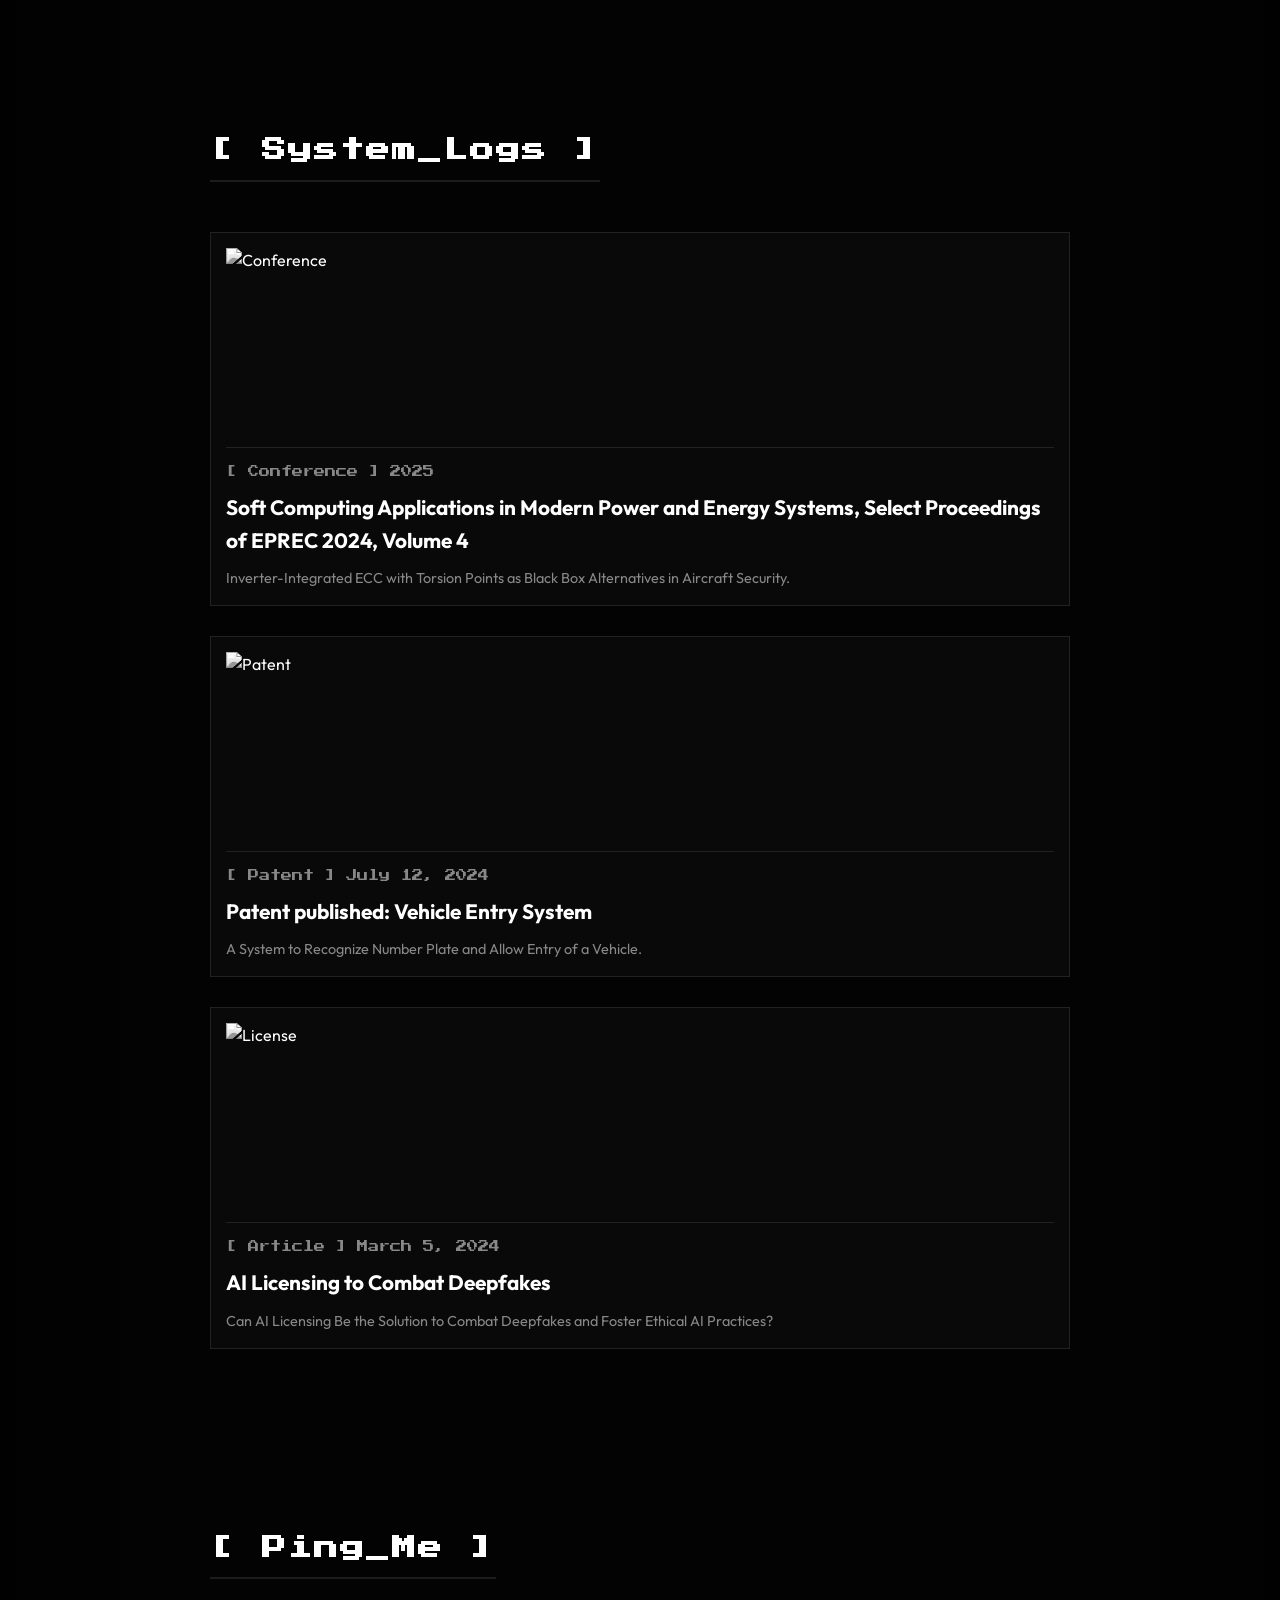
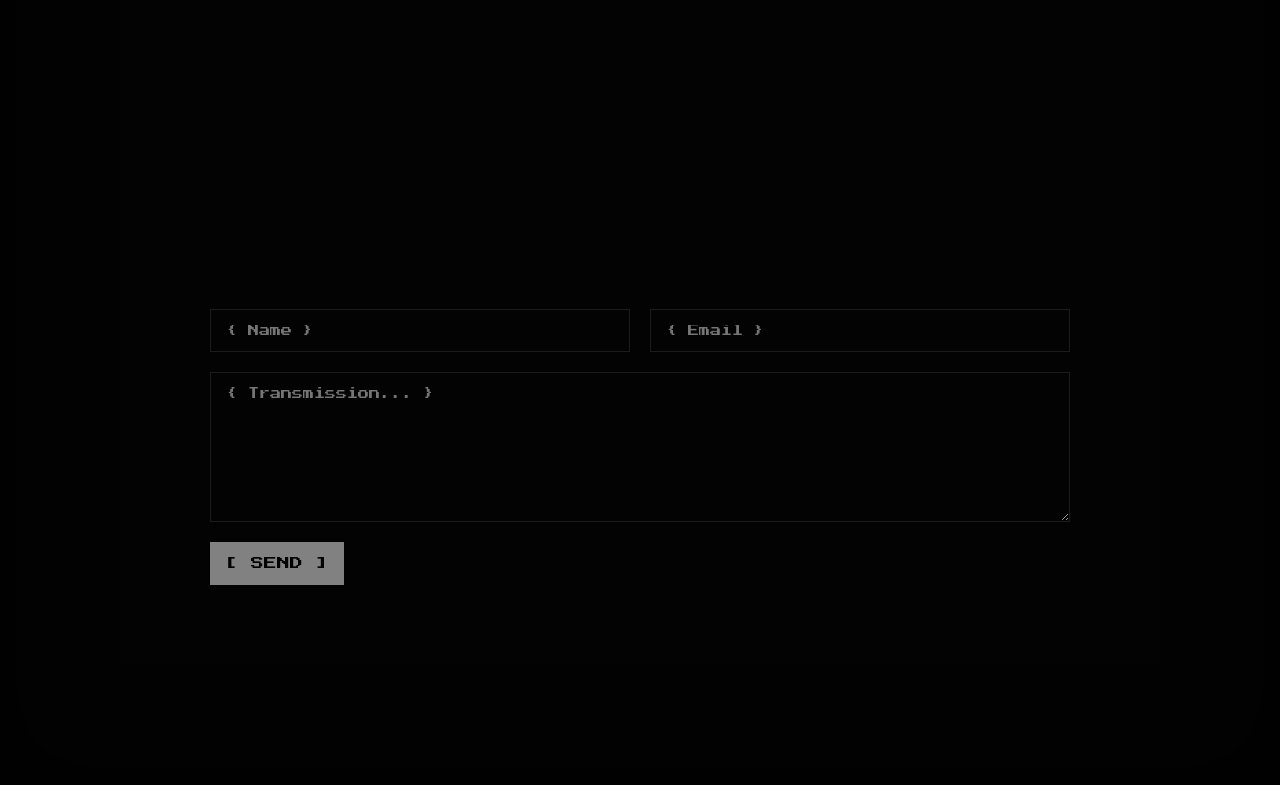
==== commit a9f040a1: "favicon update" ====
--- a/index.html
+++ b/index.html
@@ -7,7 +7,7 @@
   <meta name="viewport" content="width=device-width, initial-scale=1.0">
   <title>Nikhil Nair | SWE & Maker</title>
 
-  <link rel="shortcut icon" href="./favicon.svg" type="image/svg+xml">
+  <link rel="shortcut icon" href="./assets/images//favicon.png" type="image">
   <link rel="stylesheet" href="./assets/css/style.css">
 
   <link rel="preconnect" href="https://fonts.googleapis.com">
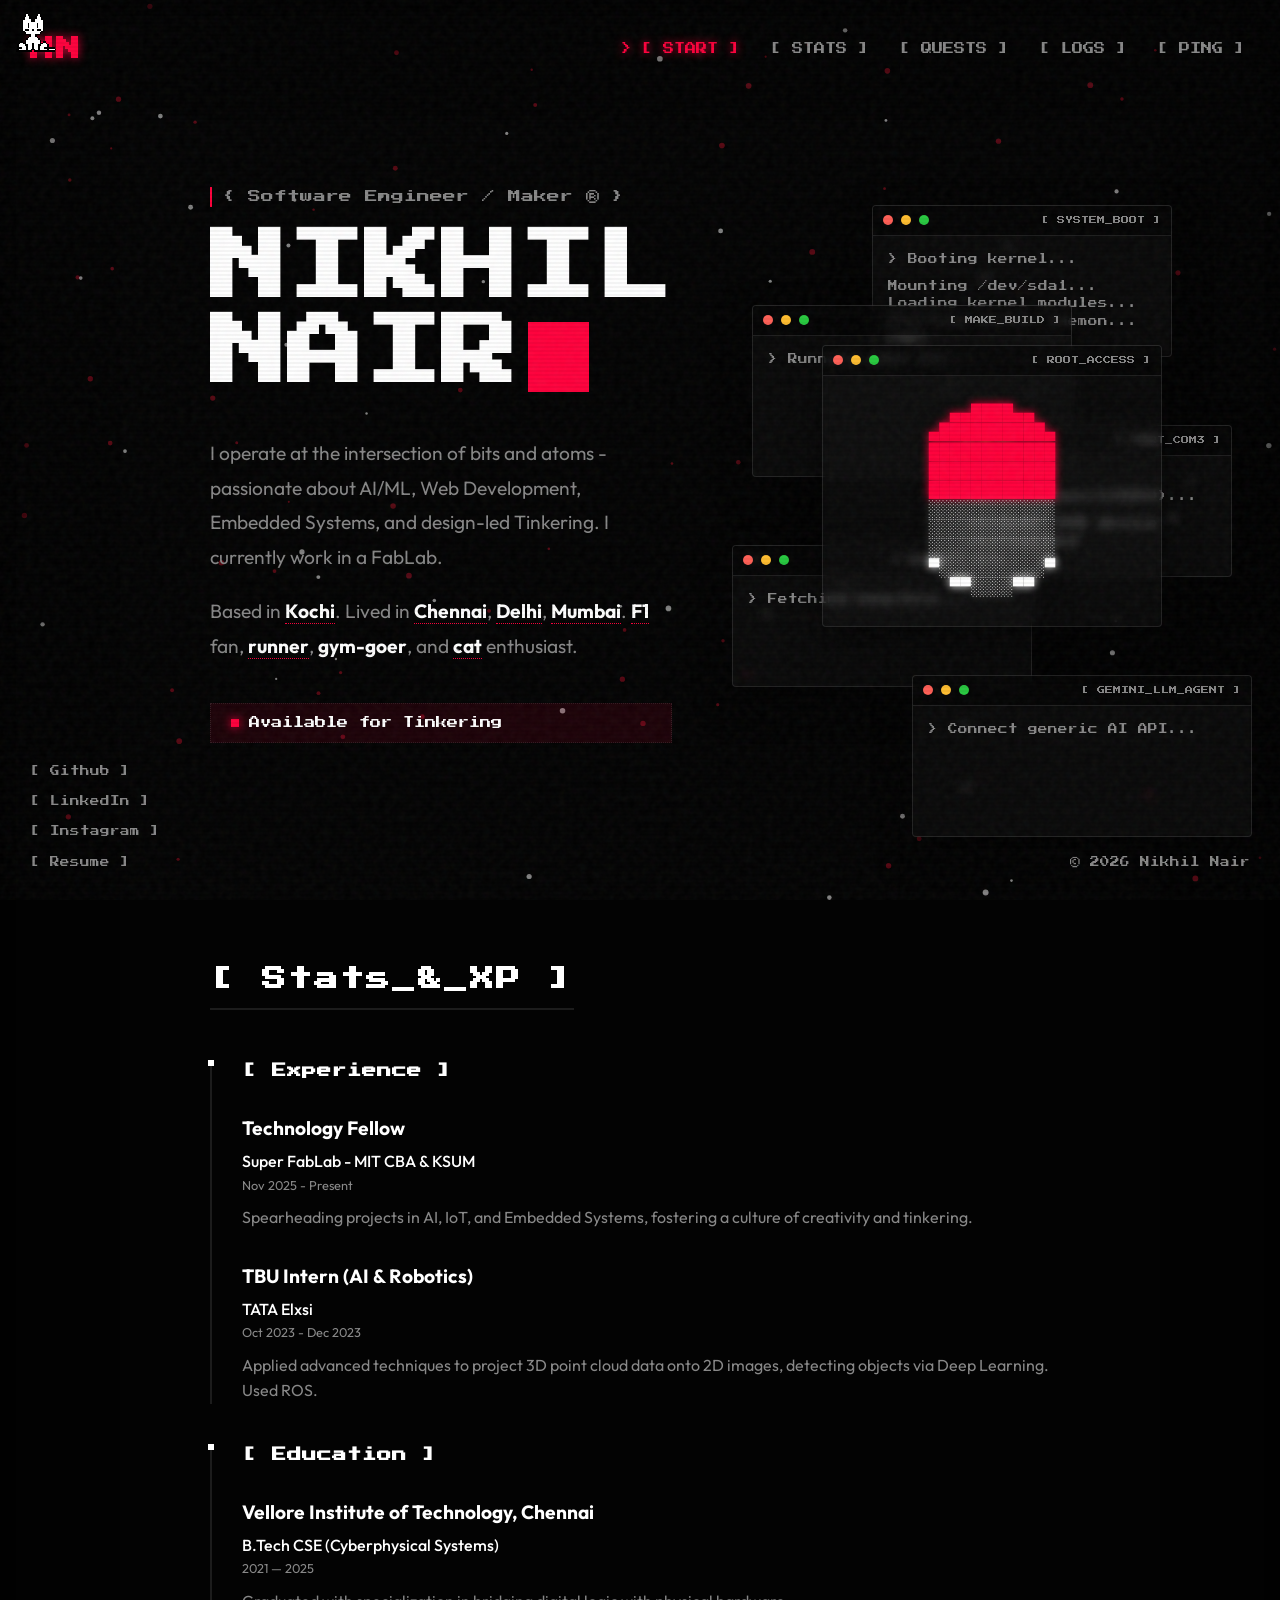
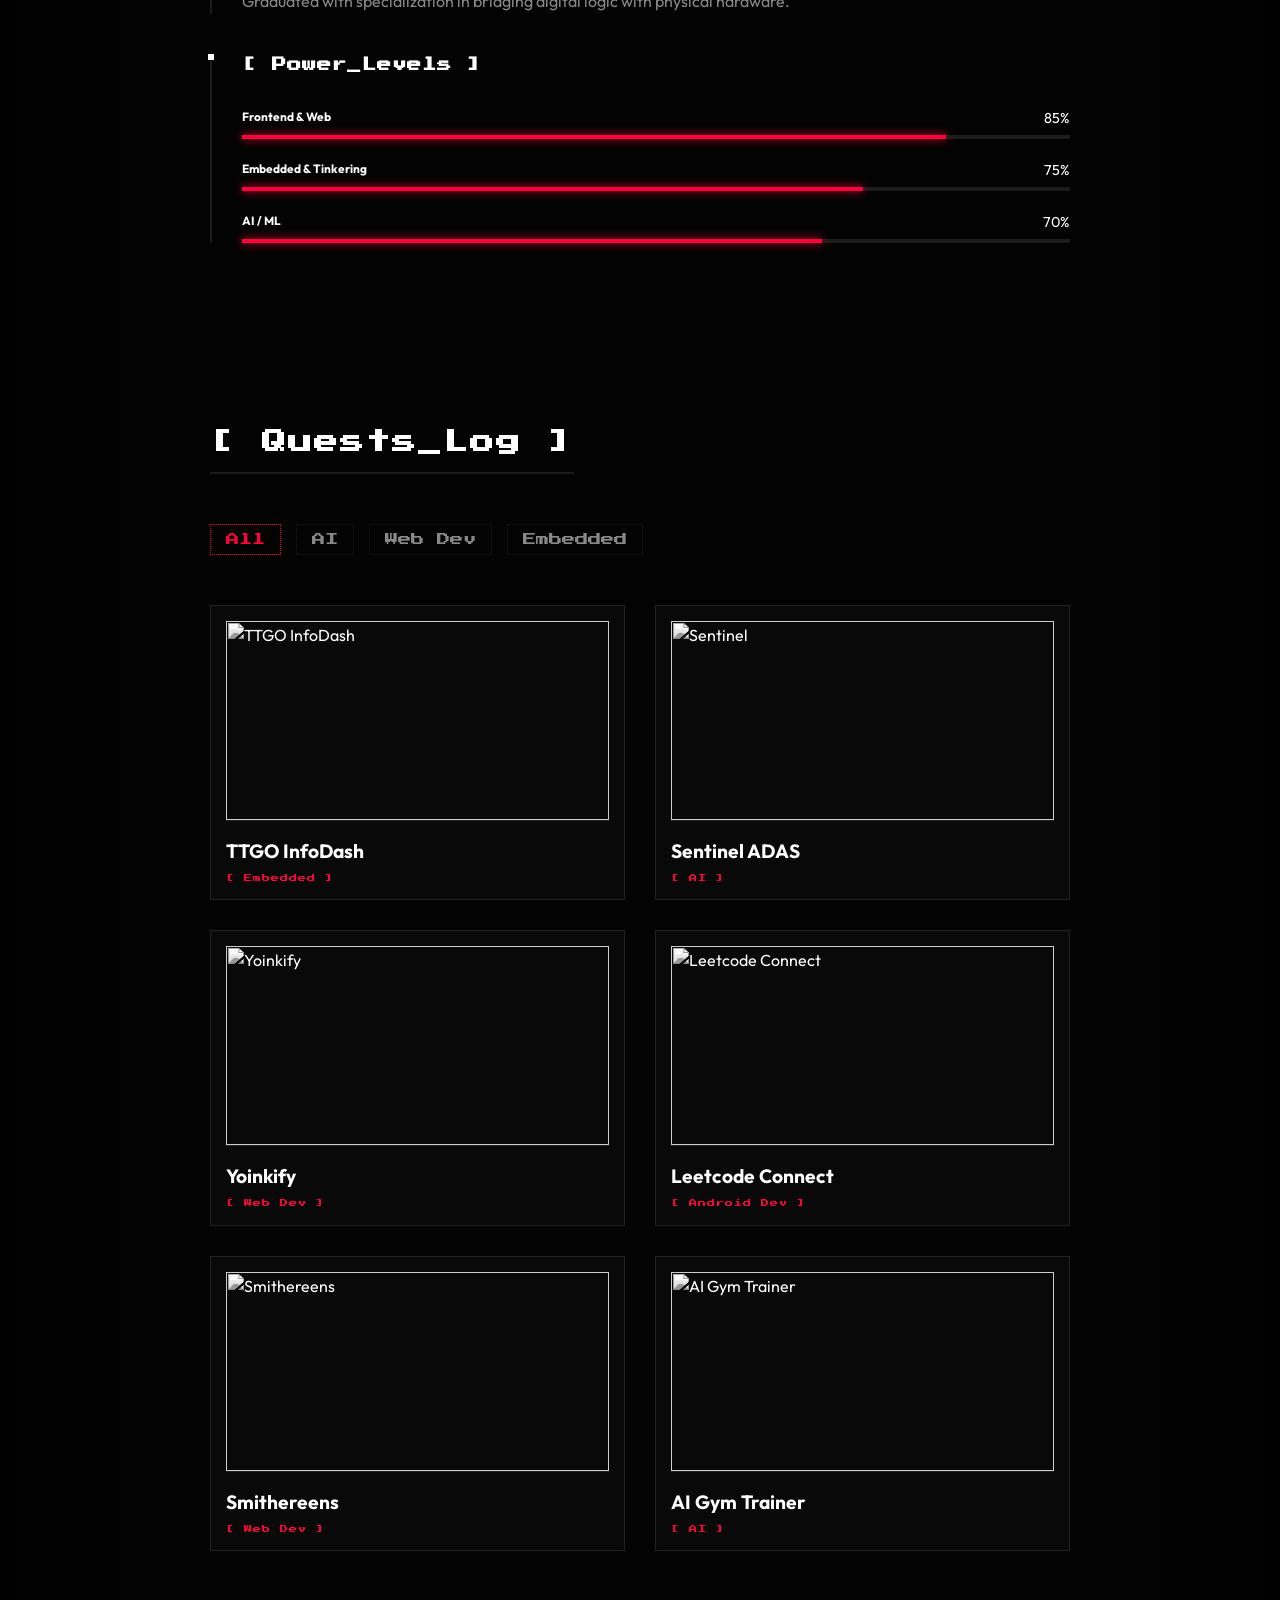
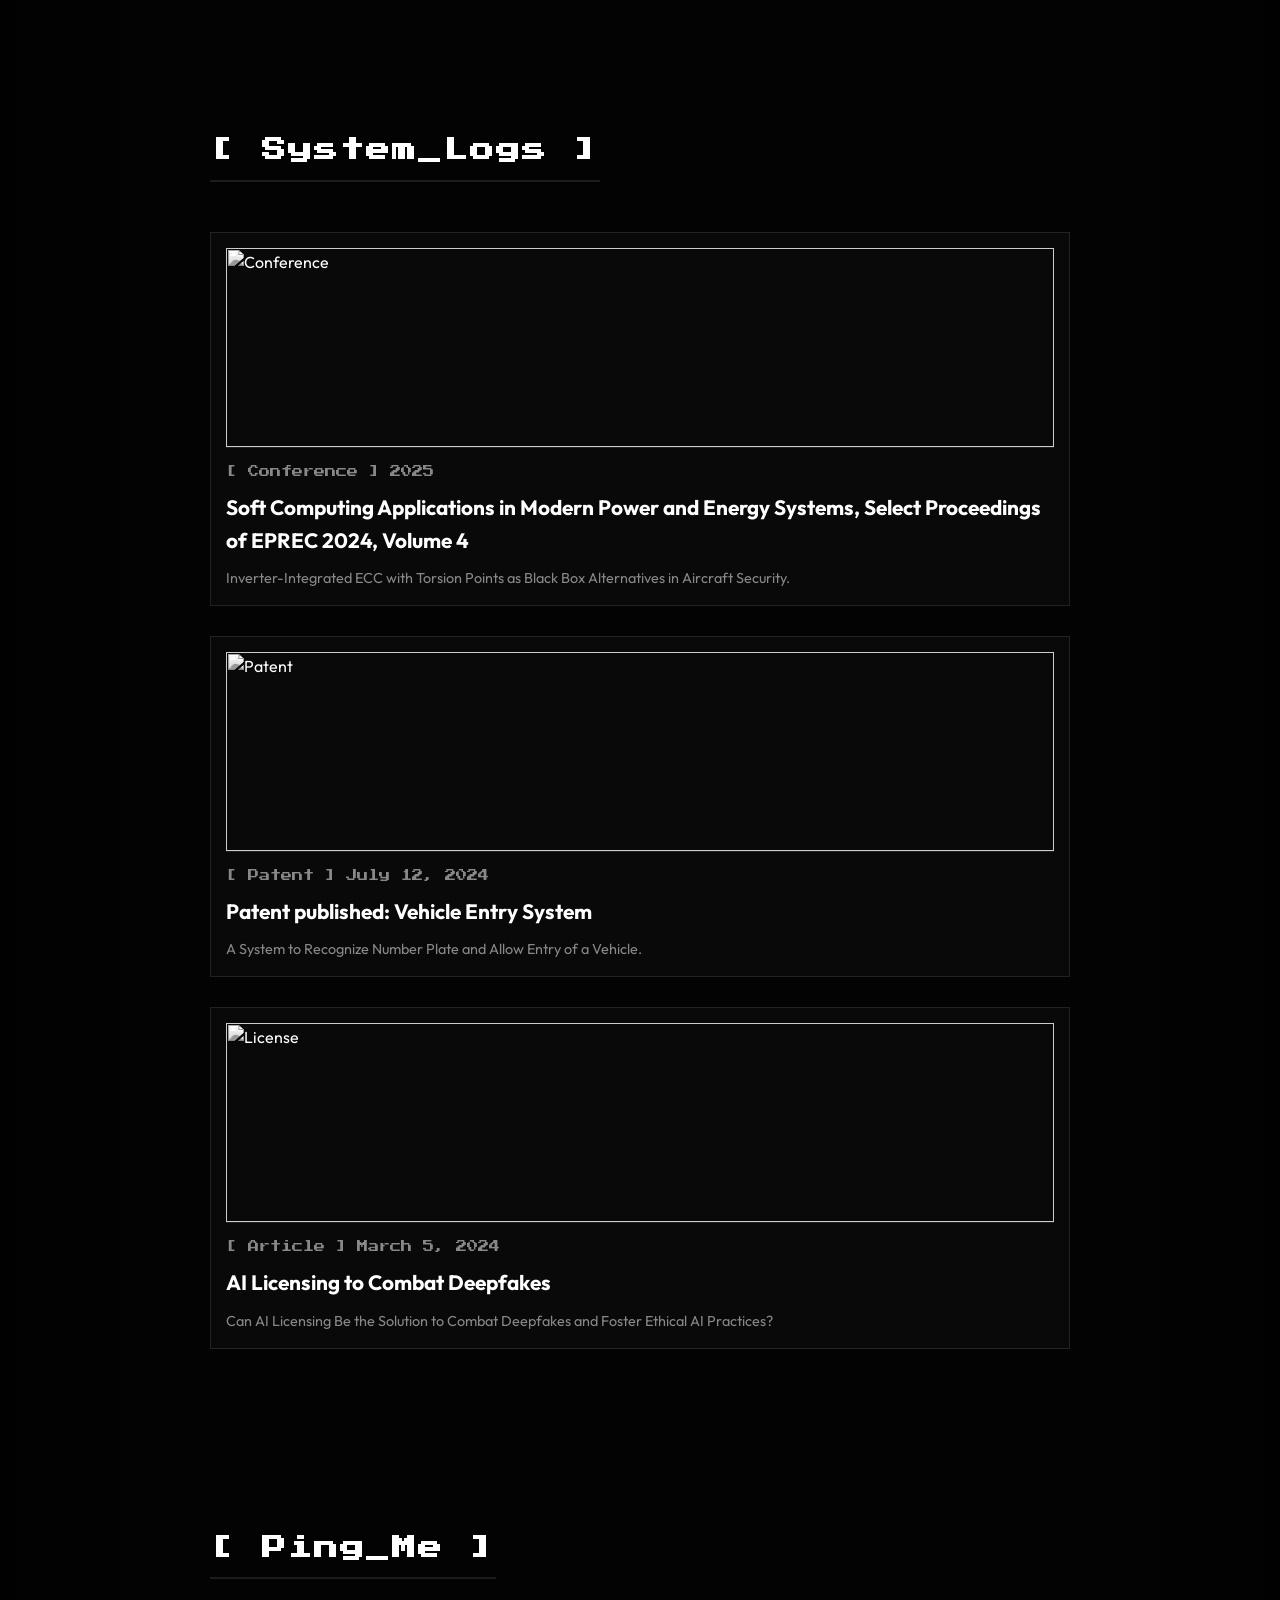
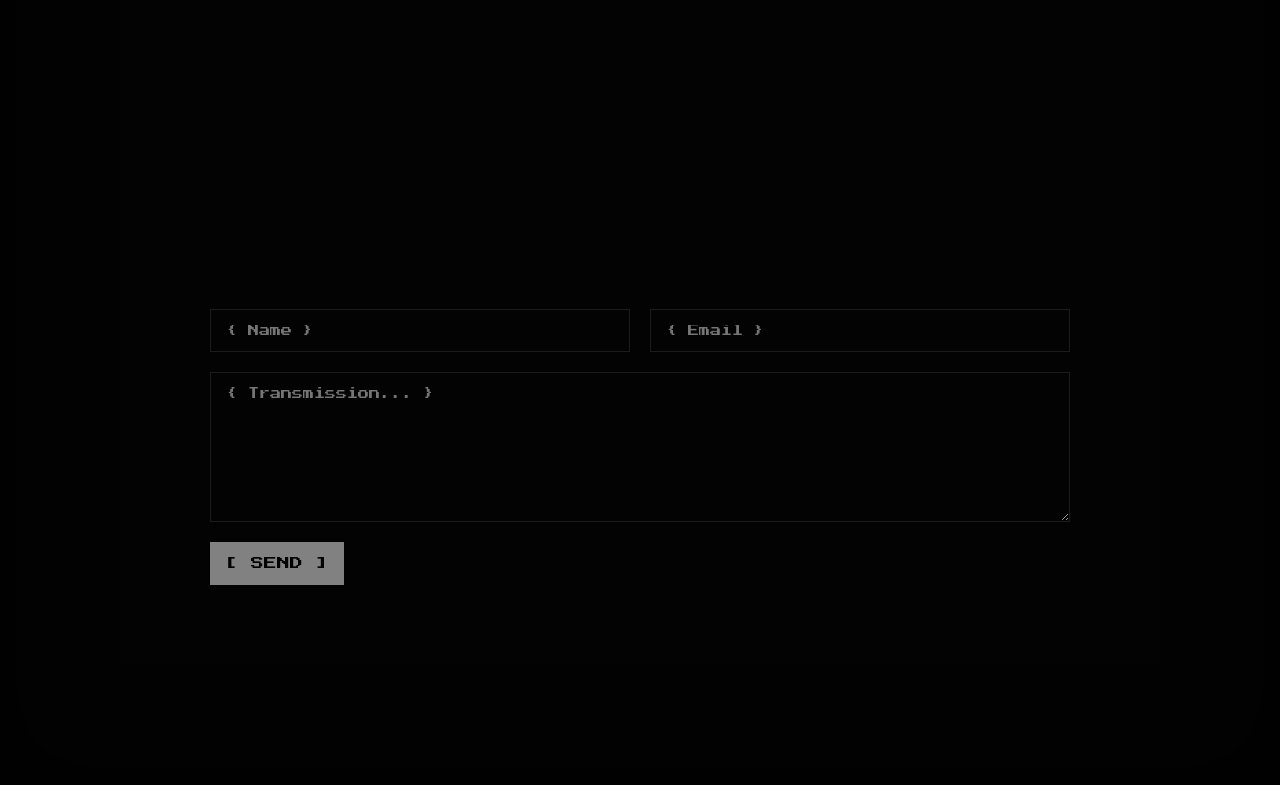
==== commit 9e1d8968: "Add SEO files and update index.html" ====
--- a/index.html
+++ b/index.html
@@ -1,22 +1,49 @@
-<!DOCTYPE html>
-<html lang="en">
-
 <head>
   <meta charset="UTF-8">
   <meta http-equiv="X-UA-Compatible" content="IE=edge">
   <meta name="viewport" content="width=device-width, initial-scale=1.0">
-  <title>Nikhil Nair | SWE & Maker</title>
-
-  <link rel="shortcut icon" href="./assets/images//favicon.png" type="image">
+  
+  <title>Nikhil Nair | Software Engineer & Maker</title>
+  <meta name="title" content="Nikhil Nair | Software Engineer & Maker">
+  <meta name="description" content="Portfolio of Nikhil Nair, a Software Engineer and Maker specializing in AI/ML, Embedded Systems, and Web Development. Technology Fellow at Super FabLab Kerala.">
+  <meta name="keywords" content="Nikhil Nair, Software Engineer, Embedded Systems, AI, ML, Robotics, Web Development, Kochi, Kerala, FabLab">
+  <meta name="author" content="Nikhil Nair">
+  <link rel="canonical" href="https://icebelly29.github.io/">
+
+  <meta property="og:type" content="website">
+  <meta property="og:url" content="https://icebelly29.github.io/">
+  <meta property="og:title" content="Nikhil Nair | Software Engineer & Maker">
+  <meta property="og:description" content="Exploring the intersection of bits and atoms through AI, Robotics, and Web Dev.">
+  <meta property="twitter:url" content="https://icebelly29.github.io/">
+  <meta property="twitter:title" content="Nikhil Nair | Software Engineer & Maker">
+  <meta property="twitter:description" content="Technology Fellow at Super FabLab Kerala. Specialist in Embedded Systems and AI.">
+
+  <link rel="shortcut icon" href="./assets/images/favicon.png" type="image/x-icon">
   <link rel="stylesheet" href="./assets/css/style.css">
 
   <link rel="preconnect" href="https://fonts.googleapis.com">
   <link rel="preconnect" href="https://fonts.gstatic.com" crossorigin>
-  <link
-    href="https://fonts.googleapis.com/css2?family=Press+Start+2P&family=Outfit:wght@300;400;500;700&family=Inter:wght@300;400;500;600&display=swap"
-    rel="stylesheet">
+  <link href="https://fonts.googleapis.com/css2?family=Press+Start+2P&family=Outfit:wght@300;400;500;700&family=Inter:wght@300;400;500;600&display=swap" rel="stylesheet">
+
+  <script type="application/ld+json">
+    {
+      "@context": "https://schema.org/",
+      "@type": "Person",
+      "name": "Nikhil Nair",
+      "url": "https://icebelly29.github.io/",
+      "jobTitle": "Technology Fellow",
+      "worksFor": {
+        "@type": "Organization",
+        "name": "Super FabLab Kerala"
+      },
+      "description": "Software Engineer and Maker focused on AI, ML, and Embedded Systems.",
+      "sameAs": [
+        "https://github.com/icebelly29",
+        "https://www.linkedin.com/in/nikhilnair29/"
+      ]
+    }
+  </script>
 </head>
-
 <body class="space-theme">
   <!-- Dynamic Backgrounds -->
   <div class="noise-overlay"></div>
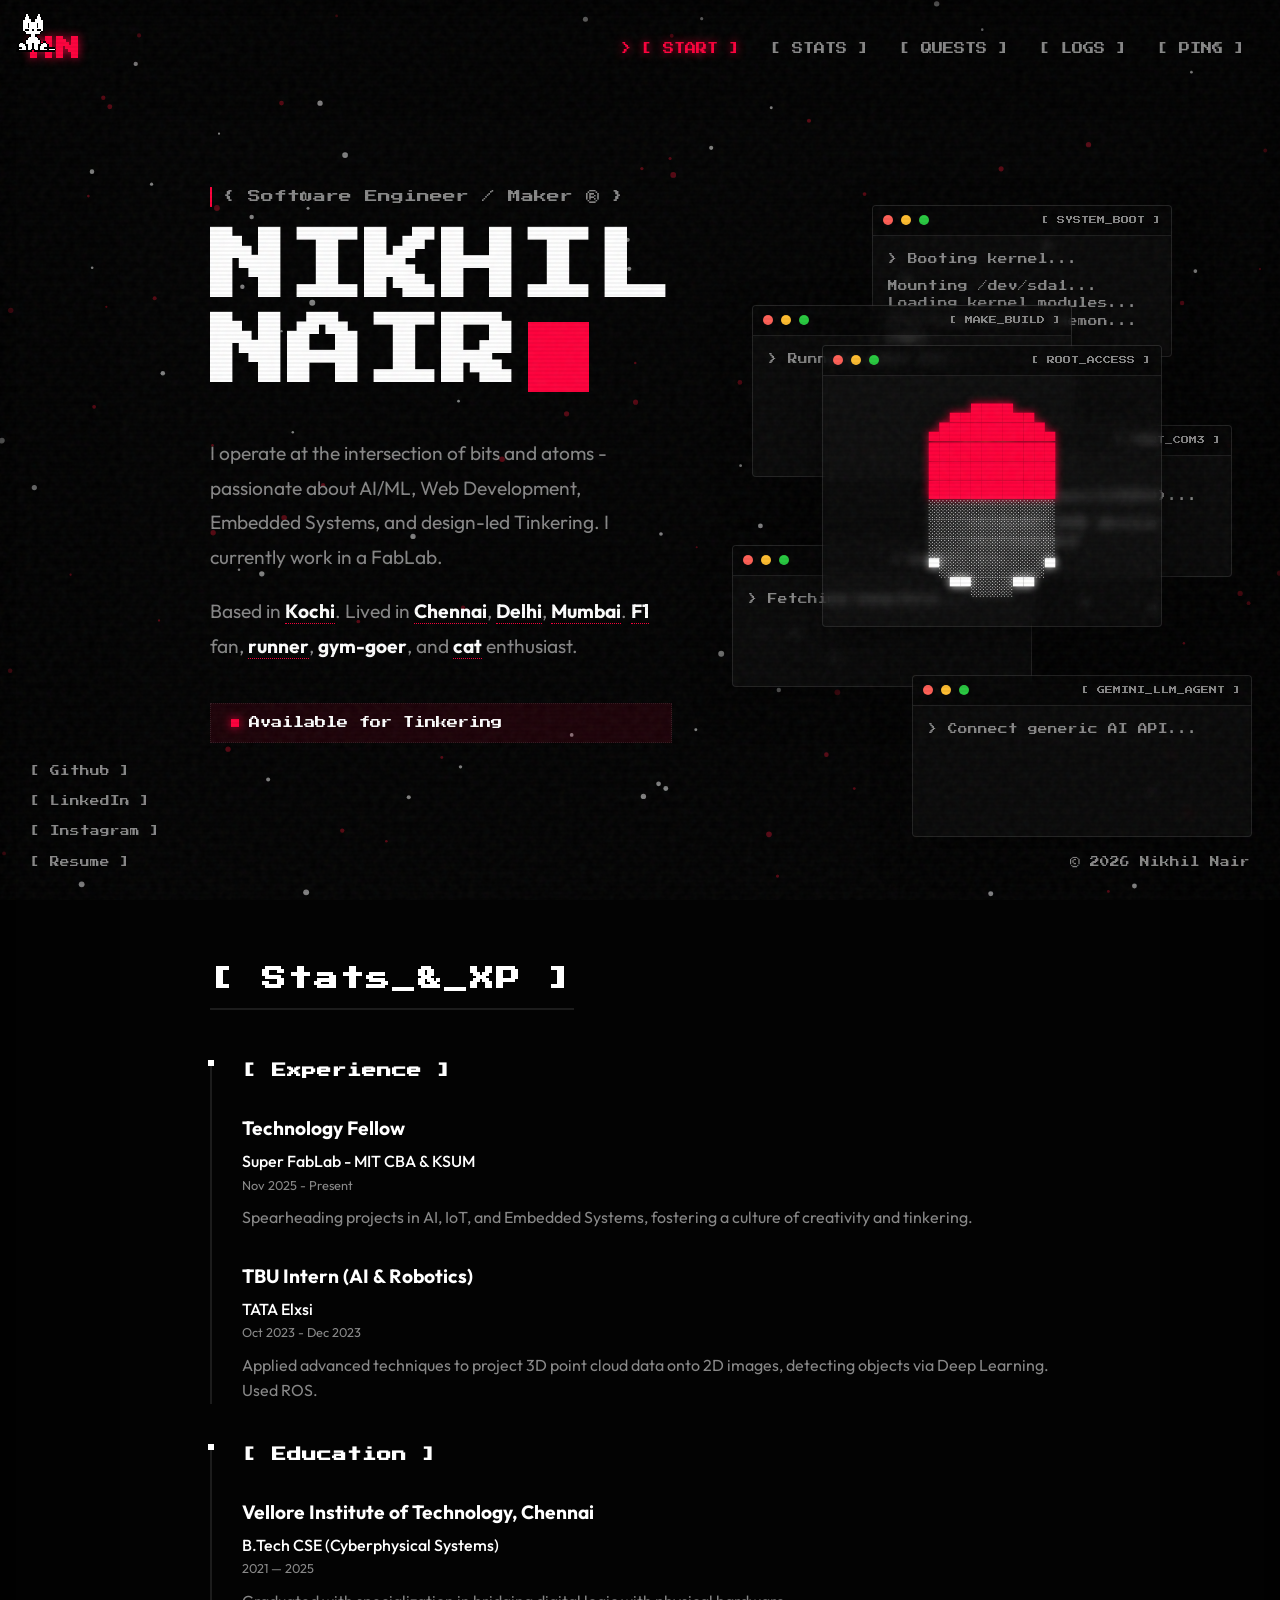
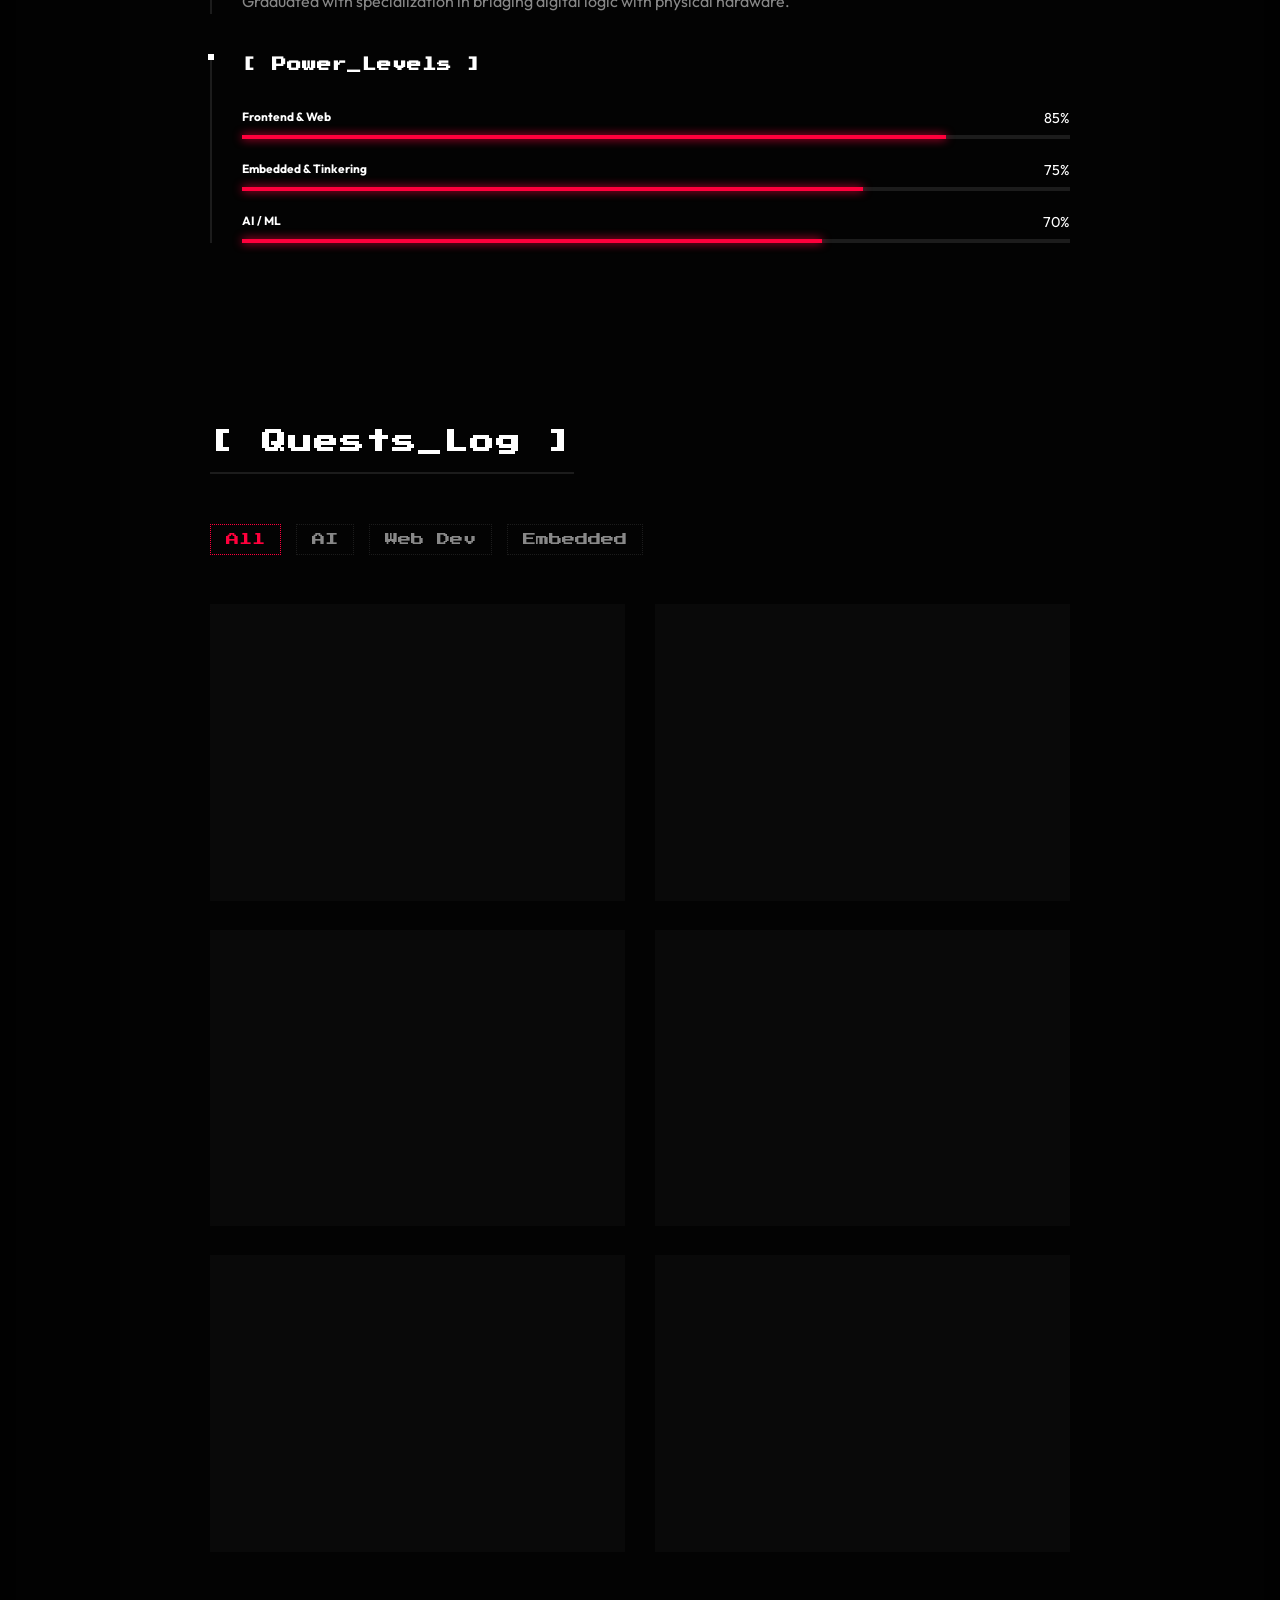
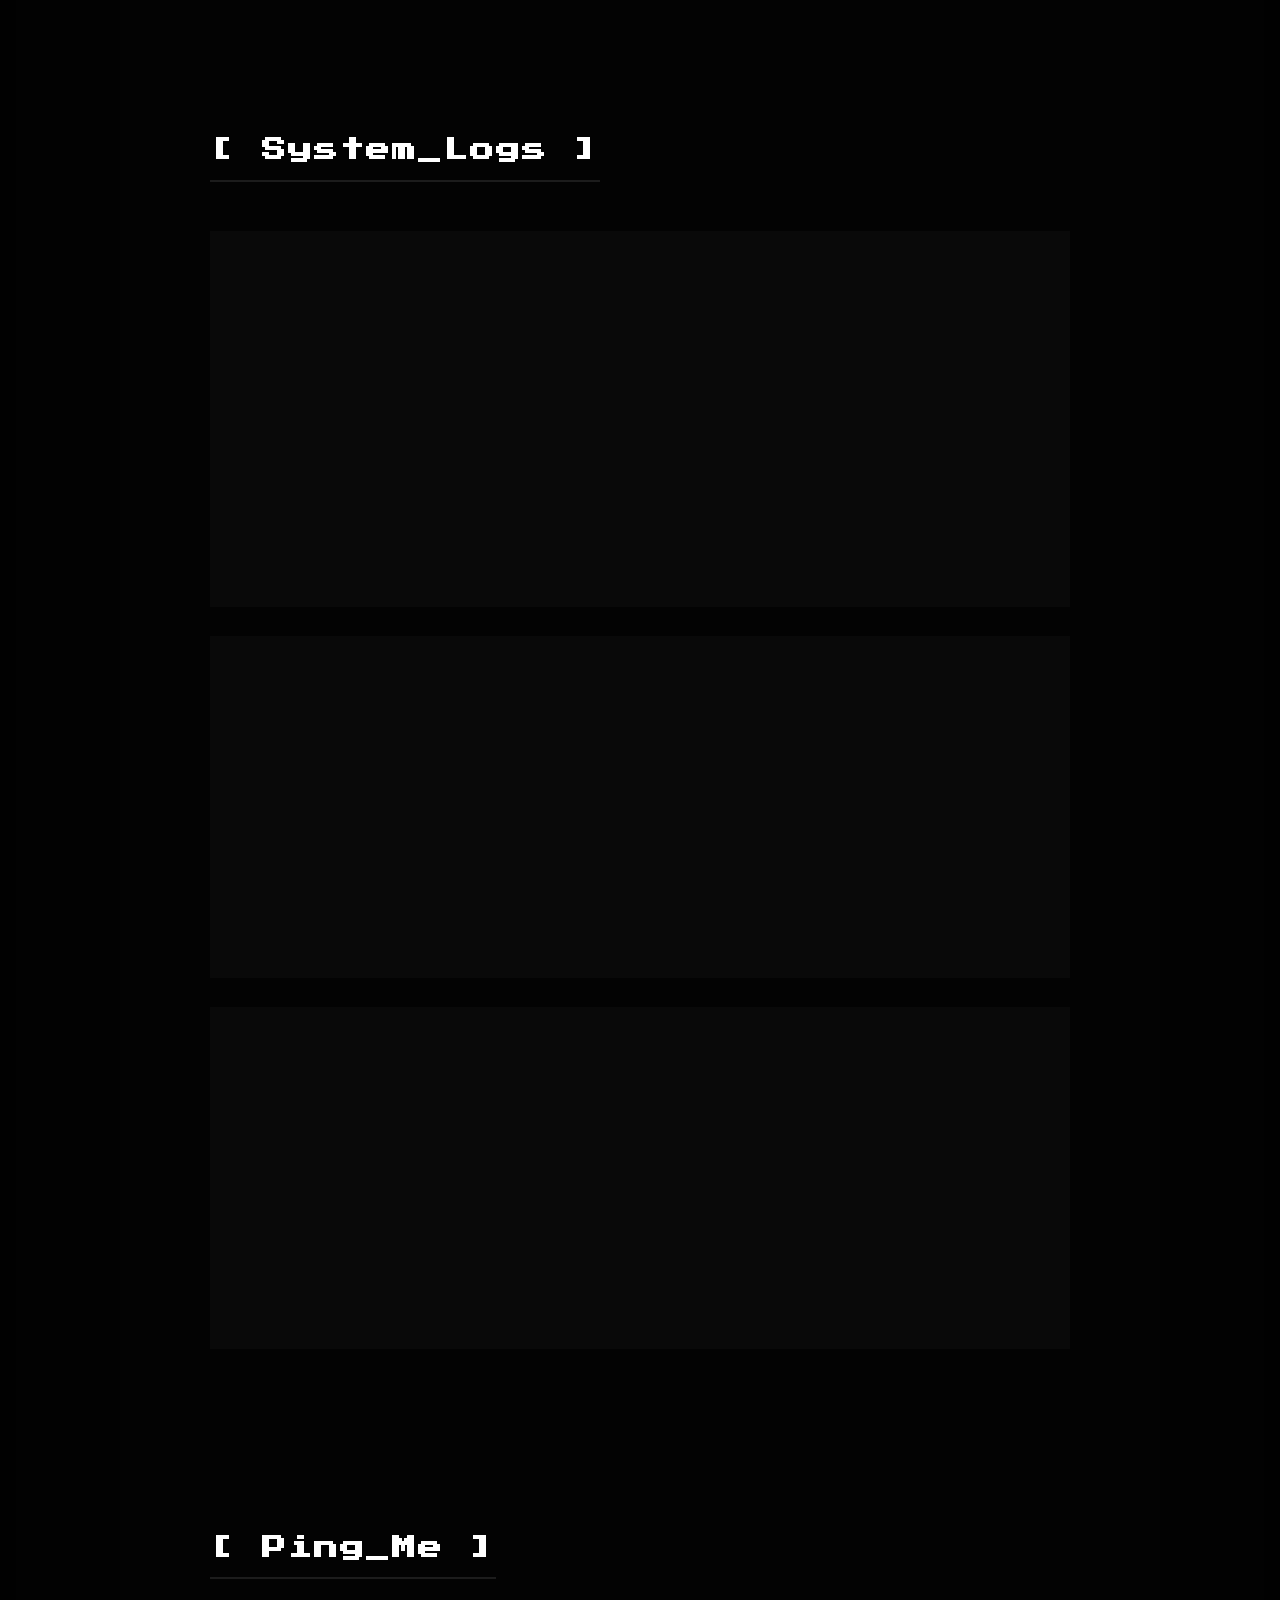
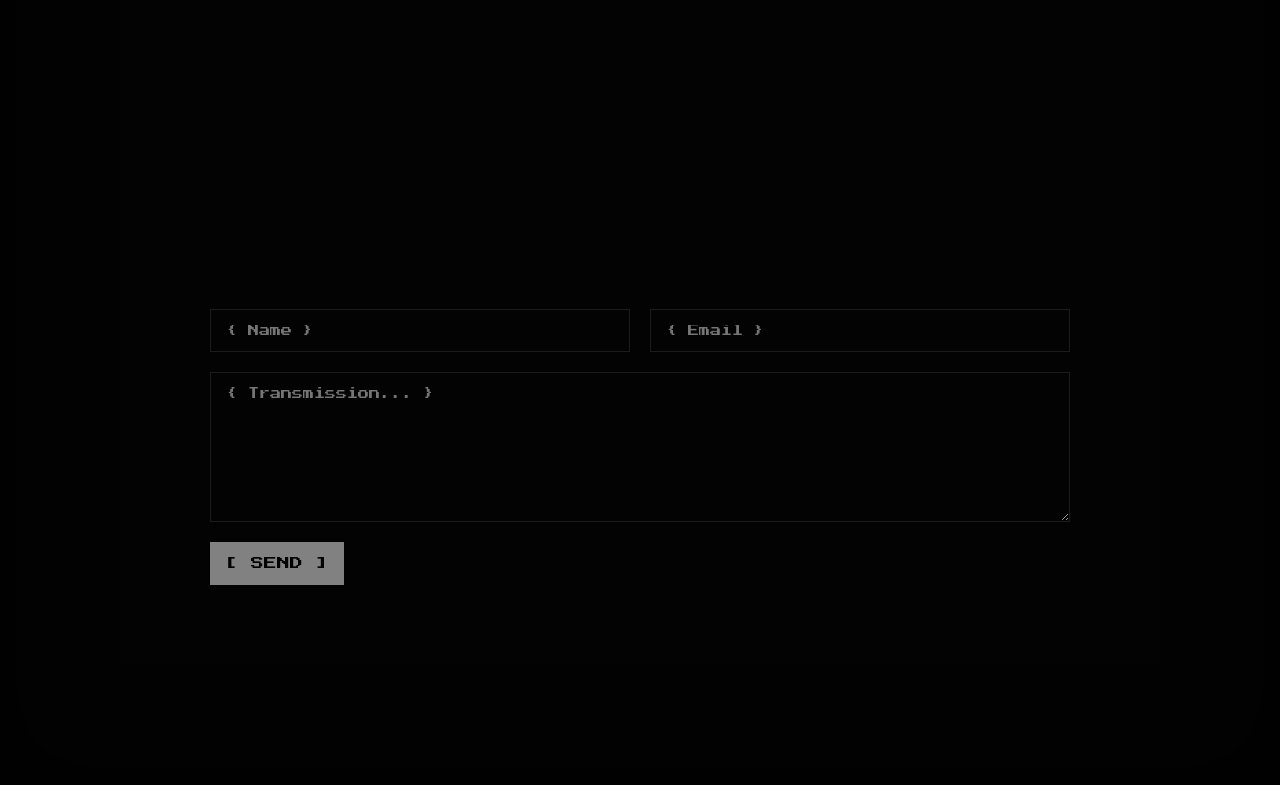
==== commit 48a6f957: "Restore HTML5 boilerplate and lang attribute" ====
--- a/index.html
+++ b/index.html
@@ -1,3 +1,5 @@
+<!DOCTYPE html>
+<html lang="en">
 <head>
   <meta charset="UTF-8">
   <meta http-equiv="X-UA-Compatible" content="IE=edge">
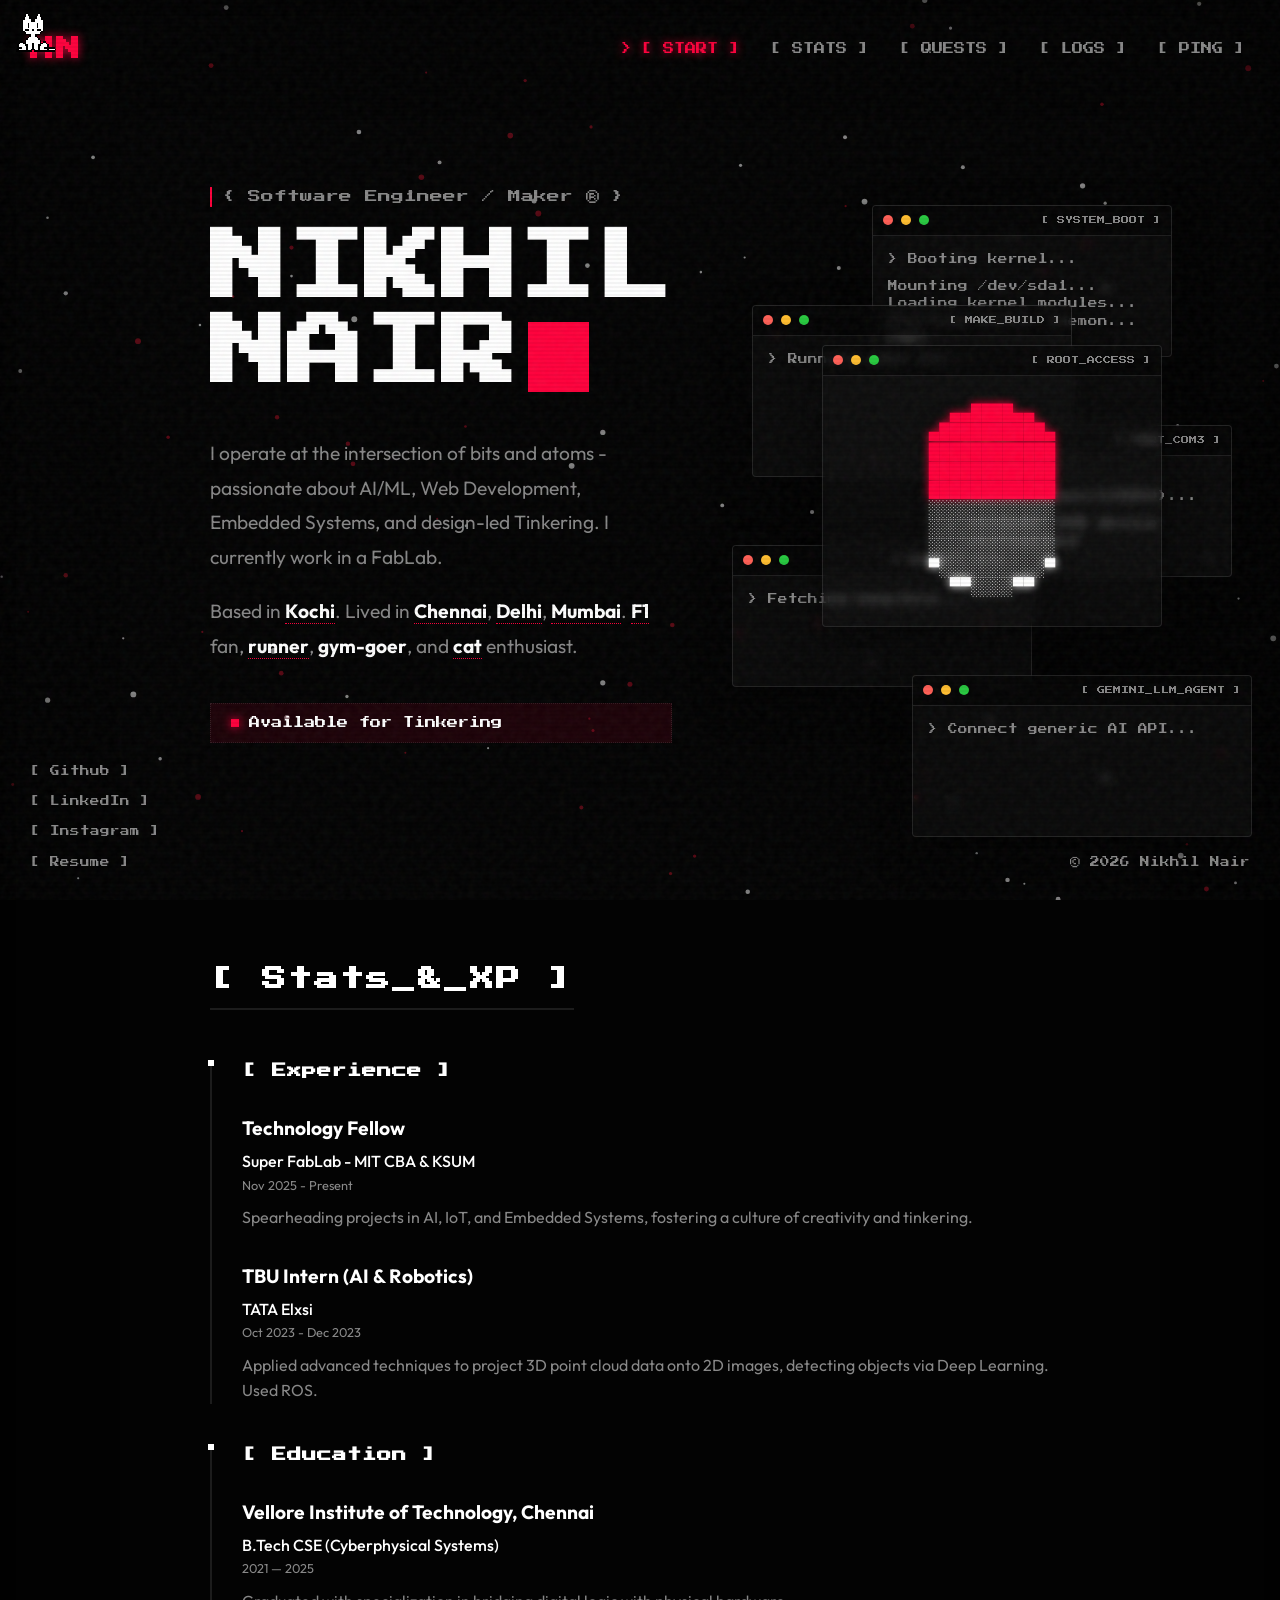
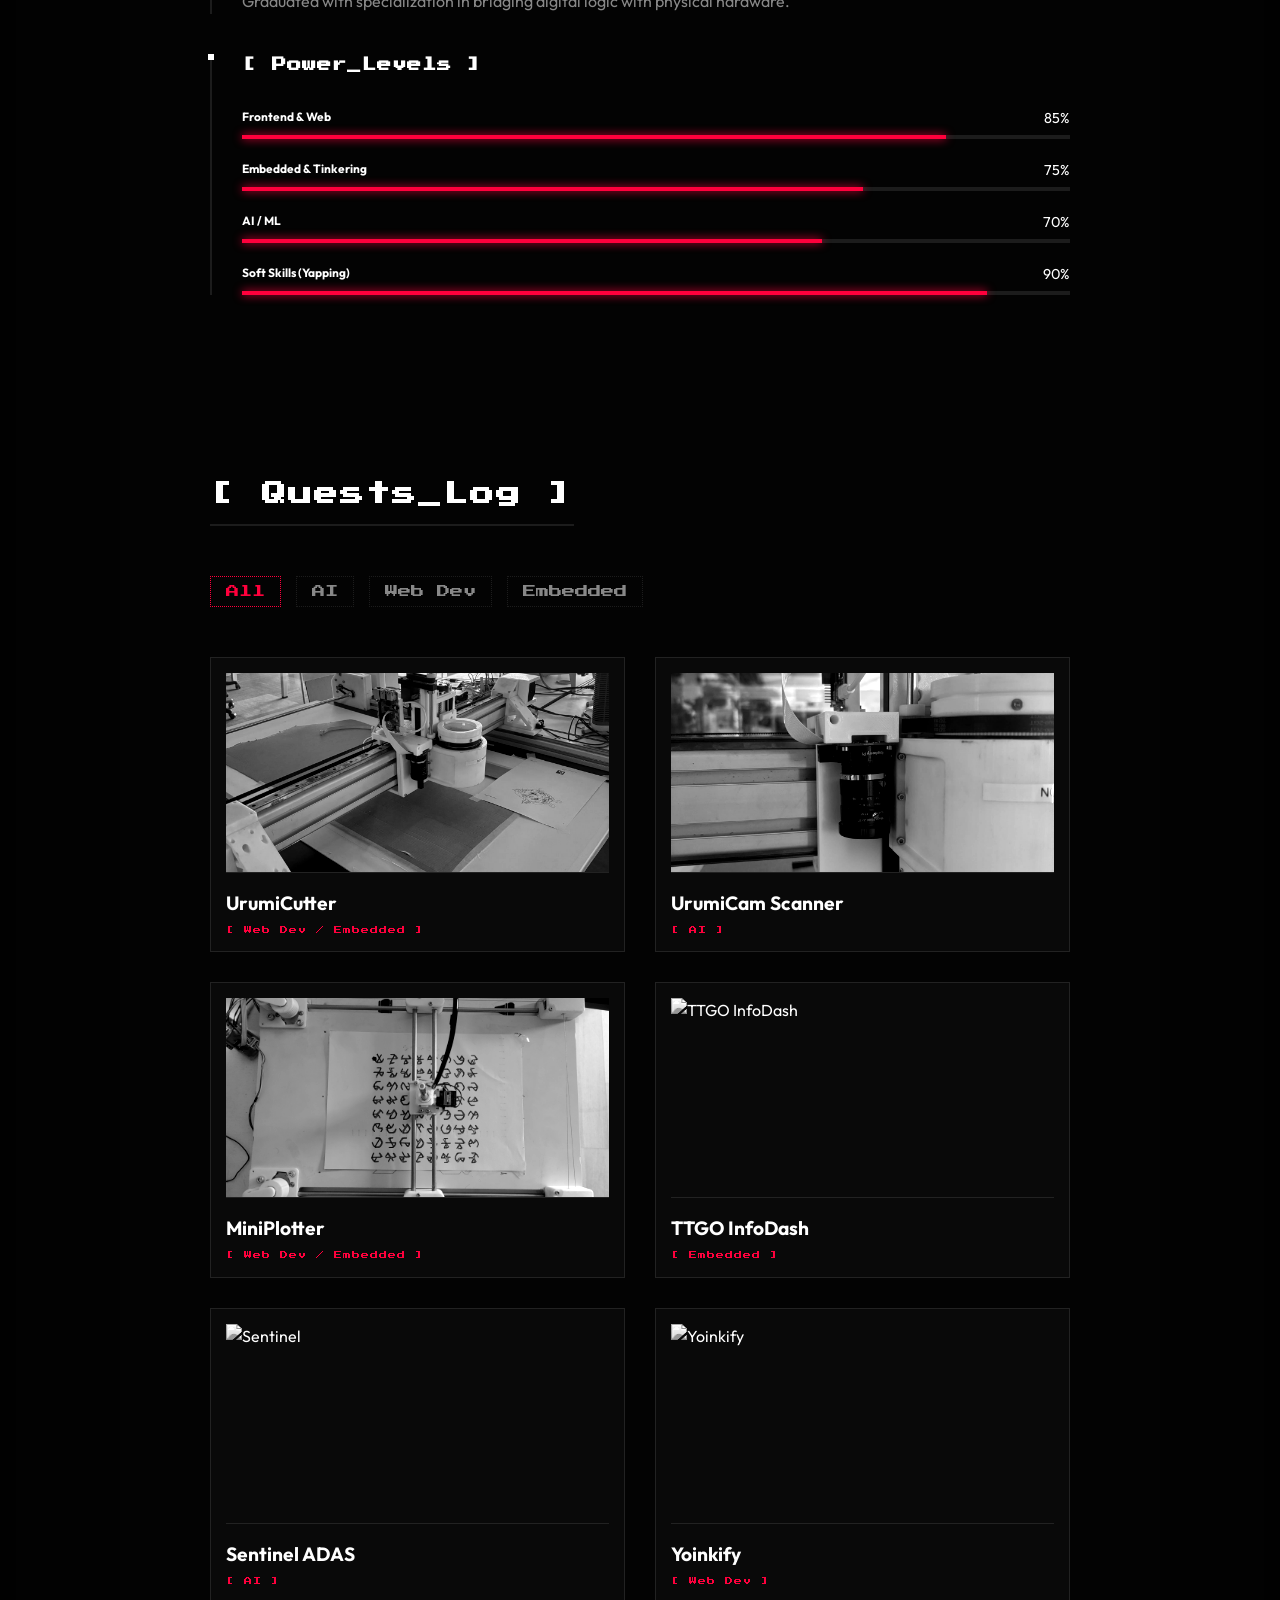
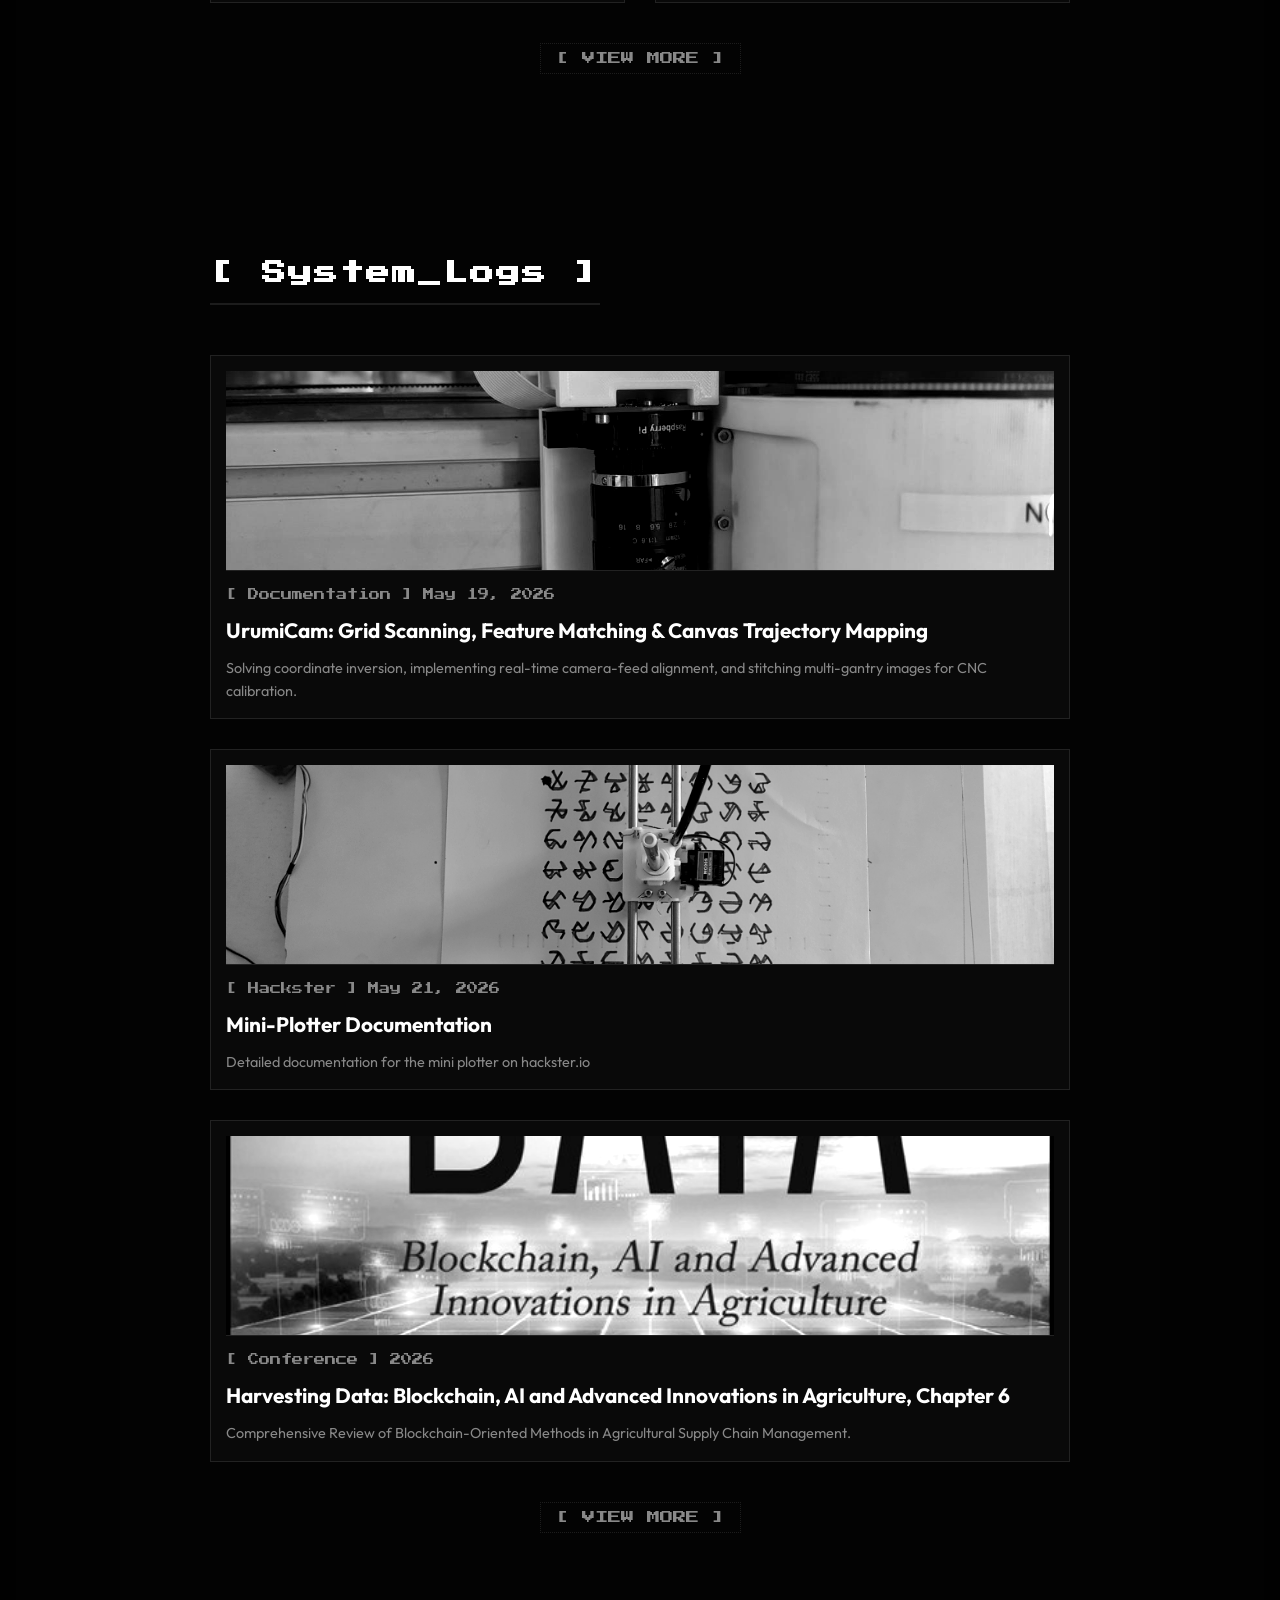
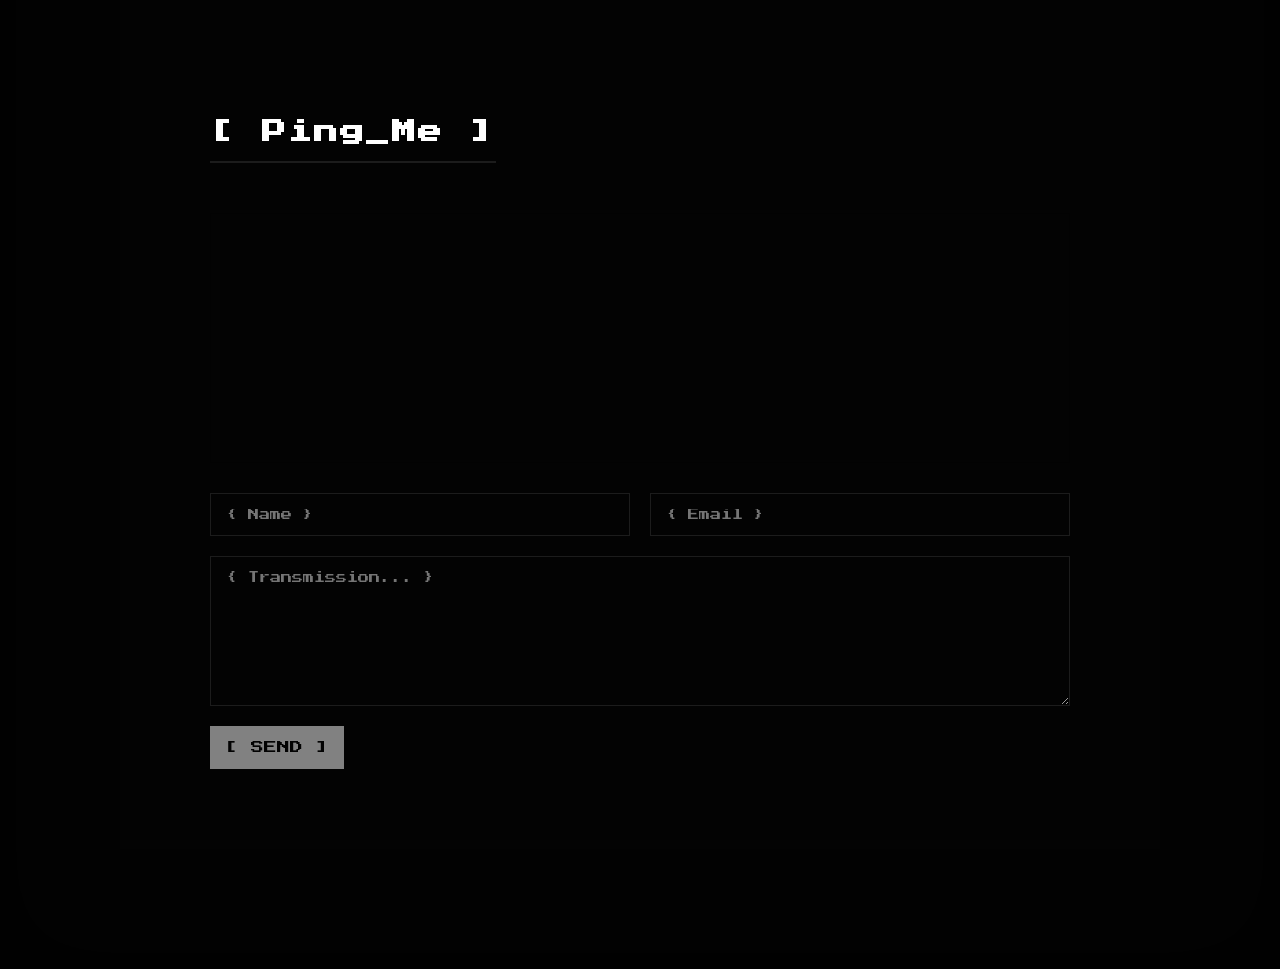
==== commit fe8967df: "update" ====
--- a/index.html
+++ b/index.html
@@ -1,31 +1,38 @@
 <!DOCTYPE html>
 <html lang="en">
+
 <head>
   <meta charset="UTF-8">
   <meta http-equiv="X-UA-Compatible" content="IE=edge">
   <meta name="viewport" content="width=device-width, initial-scale=1.0">
-  
+
   <title>Nikhil Nair | Software Engineer & Maker</title>
   <meta name="title" content="Nikhil Nair | Software Engineer & Maker">
-  <meta name="description" content="Portfolio of Nikhil Nair, a Software Engineer and Maker specializing in AI/ML, Embedded Systems, and Web Development. Technology Fellow at Super FabLab Kerala.">
-  <meta name="keywords" content="Nikhil Nair, Software Engineer, Embedded Systems, AI, ML, Robotics, Web Development, Kochi, Kerala, FabLab">
+  <meta name="description"
+    content="Portfolio of Nikhil Nair, a Software Engineer and Maker specializing in AI/ML, Embedded Systems, and Web Development. Technology Fellow at Super FabLab Kerala.">
+  <meta name="keywords"
+    content="Nikhil Nair, Software Engineer, Embedded Systems, AI, ML, Robotics, Web Development, Kochi, Kerala, FabLab">
   <meta name="author" content="Nikhil Nair">
   <link rel="canonical" href="https://icebelly29.github.io/">
 
   <meta property="og:type" content="website">
   <meta property="og:url" content="https://icebelly29.github.io/">
   <meta property="og:title" content="Nikhil Nair | Software Engineer & Maker">
-  <meta property="og:description" content="Exploring the intersection of bits and atoms through AI, Robotics, and Web Dev.">
+  <meta property="og:description"
+    content="Exploring the intersection of bits and atoms through AI, Robotics, and Web Dev.">
   <meta property="twitter:url" content="https://icebelly29.github.io/">
   <meta property="twitter:title" content="Nikhil Nair | Software Engineer & Maker">
-  <meta property="twitter:description" content="Technology Fellow at Super FabLab Kerala. Specialist in Embedded Systems and AI.">
+  <meta property="twitter:description"
+    content="Technology Fellow at Super FabLab Kerala. Specialist in Embedded Systems and AI.">
 
   <link rel="shortcut icon" href="./assets/images/favicon.png" type="image/x-icon">
   <link rel="stylesheet" href="./assets/css/style.css">
 
   <link rel="preconnect" href="https://fonts.googleapis.com">
   <link rel="preconnect" href="https://fonts.gstatic.com" crossorigin>
-  <link href="https://fonts.googleapis.com/css2?family=Press+Start+2P&family=Outfit:wght@300;400;500;700&family=Inter:wght@300;400;500;600&display=swap" rel="stylesheet">
+  <link
+    href="https://fonts.googleapis.com/css2?family=Press+Start+2P&family=Outfit:wght@300;400;500;700&family=Inter:wght@300;400;500;600&display=swap"
+    rel="stylesheet">
 
   <script type="application/ld+json">
     {
@@ -46,6 +53,7 @@
     }
   </script>
 </head>
+
 <body class="space-theme">
   <!-- Dynamic Backgrounds -->
   <div class="noise-overlay"></div>
@@ -104,7 +112,8 @@
                       class="term-header"><span class="term-btn red"></span><span class="term-btn yellow"></span><span
                         class="term-btn green"></span><span class="term-title">[ FELINE_DATA ]</span></span><span
                       class="term-body pixel-font">> Identity: Cat<br><img src="assets/images/cat.jpeg"
-                        class="tooltip-img" alt="Cat photo"></span></span></span></b> enthusiast.</p>
+                        class="tooltip-img" alt="Cat photo"></span></span></span></b> enthusiast.
+            </p>
           </div>
           <div class="hero-status pixel-font" onclick="rebootTerminals()" style="cursor: pointer;"
             title="System Reboot">
@@ -290,6 +299,14 @@
                 <div class="skill-progress-fill red-bar" style="width: 70%;"></div>
               </div>
             </li>
+            <li class="skills-item">
+              <div class="title-wrapper">
+                <h5 class="h5">Soft Skills (Yapping)</h5><data value="90">90%</data>
+              </div>
+              <div class="skill-progress-bg">
+                <div class="skill-progress-fill red-bar" style="width: 90%;"></div>
+              </div>
+            </li>
           </ul>
         </div>
       </div>
@@ -308,6 +325,30 @@
 
       <ul class="project-list">
         <li class="project-item active scroll-reveal" data-filter-item data-category="embedded">
+          <a href="https://github.com/icebelly29/CutterProd" target="_blank" class="quest-card magnetic-hover">
+            <figure class="pixel-image-wrapper"><img src="./assets/images/cutterprod.jpg" alt="CutterProd G-Code"
+                loading="lazy"></figure>
+            <h3 class="project-title">UrumiCutter</h3>
+            <p class="project-category">[ Web Dev / Embedded ]</p>
+          </a>
+        </li>
+        <li class="project-item active scroll-reveal" data-filter-item data-category="ai">
+          <a href="https://github.com/icebelly29/UrumiCam" target="_blank" class="quest-card magnetic-hover">
+            <figure class="pixel-image-wrapper"><img src="./assets/images/urumicam.jpg" alt="UrumiCam Scanner"
+                loading="lazy"></figure>
+            <h3 class="project-title">UrumiCam Scanner</h3>
+            <p class="project-category">[ AI ]</p>
+          </a>
+        </li>
+        <li class="project-item active scroll-reveal" data-filter-item data-category="web dev">
+          <a href="https://github.com/icebelly29/Mini-Plotter" target="_blank" class="quest-card magnetic-hover">
+            <figure class="pixel-image-wrapper"><img src="./assets/images/mini-plotter-top.jpg" alt="MiniPlotter"
+                loading="lazy"></figure>
+            <h3 class="project-title">MiniPlotter</h3>
+            <p class="project-category">[ Web Dev / Embedded ]</p>
+          </a>
+        </li>
+        <li class="project-item active scroll-reveal" data-filter-item data-category="embedded">
           <a href="https://github.com/icebelly29/ttgo-infodash" target="_blank" class="quest-card magnetic-hover">
             <figure class="pixel-image-wrapper"><img src="./assets/images/ttgo-infodash.gif" alt="TTGO InfoDash"
                 loading="lazy"></figure>
@@ -358,12 +399,80 @@
           </a>
         </li>
       </ul>
+
+      <!-- View More/Less Projects Button -->
+      <div class="view-more-container" id="project-view-more-container"
+        style="display: flex; justify-content: center; gap: 20px; margin-top: 40px;">
+        <button class="filter-btn magnetic-btn" id="project-view-more-btn">[ VIEW MORE ]</button>
+        <button class="filter-btn magnetic-btn" id="project-view-less-btn" style="display: none;">[ VIEW LESS ]</button>
+      </div>
     </section>
 
     <!-- Logs -->
     <section id="logs" class="section-block" data-page="logs">
       <h2 class="section-title pixel-font scroll-reveal">[ System_Logs ]</h2>
       <ul class="blog-posts-list">
+        <!-- <li class="blog-post-item scroll-reveal">
+          <a href="https://github.com/icebelly29/concrete-nas-bio-ht" target="_blank" class="quest-card magnetic-hover">
+            <figure class="pixel-image-wrapper"><img src="./assets/images/concrete_nas.png"
+                alt="Concrete Strength Prediction Research" loading="lazy">
+            </figure>
+            <div class="blog-content">
+              <div class="blog-meta">
+                <p class="blog-category">[ Publication ]</p> <time datetime="2026-05-24">May 2026</time>
+              </div>
+              <h3 class="h3 blog-item-title">Neural Architecture Search & Bio-Inspired Optimization for Concrete
+                Strength Prediction</h3>
+              <p class="blog-text">Employing a dual-track parallel optimization strategy using NAS and bio-inspired
+                hyperparameter tuning (BIO-HT) for civil engineering forecasting.</p>
+            </div>
+          </a>
+        </li> -->
+        <li class="blog-post-item scroll-reveal">
+          <a href="https://projects.fablabkerala.in/mtm_projects/urumi/software.html" target="_blank"
+            class="quest-card magnetic-hover">
+            <figure class="pixel-image-wrapper"><img src="./assets/images/urumicam.jpg" alt="UrumiCam" loading="lazy">
+            </figure>
+            <div class="blog-content">
+              <div class="blog-meta">
+                <p class="blog-category">[ Documentation ]</p> <time datetime="2026-05-19">May 19, 2026</time>
+              </div>
+              <h3 class="h3 blog-item-title">UrumiCam: Grid Scanning, Feature Matching & Canvas Trajectory Mapping</h3>
+              <p class="blog-text">Solving coordinate inversion, implementing real-time camera-feed alignment, and
+                stitching multi-gantry images for CNC calibration.</p>
+            </div>
+          </a>
+        </li>
+        <li class="blog-post-item scroll-reveal">
+          <a href="https://www.hackster.io/makerkootam/miniplotter-esp32-corexy-a4-pen-plotter-b6b7f0" target="_blank"
+            class="quest-card magnetic-hover">
+            <figure class="pixel-image-wrapper"><img src="./assets/images/mini-plotter-top.jpg" alt="Fab-Doc"
+                loading="lazy">
+            </figure>
+            <div class="blog-content">
+              <div class="blog-meta">
+                <p class="blog-category">[ Hackster ]</p> <time datetime="2026-05-21">May 21, 2026</time>
+              </div>
+              <h3 class="h3 blog-item-title">Mini-Plotter Documentation</h3>
+              <p class="blog-text">Detailed documentation for the mini plotter on hackster.io</p>
+            </div>
+          </a>
+        </li>
+        <li class="blog-post-item scroll-reveal">
+          <a href="#" target="_blank" class="quest-card magnetic-hover">
+            <figure class="pixel-image-wrapper"><img src="./assets/images/conference-2.jpg" alt="Conference"
+                loading="lazy"></figure>
+            <div class="blog-content">
+              <div class="blog-meta">
+                <p class="blog-category">[ Conference ]</p> <time datetime="2026-04-12">2026</time>
+              </div>
+              <h3 class="h3 blog-item-title">Harvesting Data: Blockchain, AI and Advanced Innovations in Agriculture,
+                Chapter 6</h3>
+              <p class="blog-text">Comprehensive Review of Blockchain-Oriented Methods in Agricultural Supply Chain
+                Management.</p>
+            </div>
+          </a>
+        </li>
         <li class="blog-post-item scroll-reveal">
           <a href="#" target="_blank" class="quest-card magnetic-hover">
             <figure class="pixel-image-wrapper"><img src="./assets/images/conference-1.png" alt="Conference"
@@ -408,6 +517,13 @@
           </a>
         </li>
       </ul>
+
+      <!-- View More/Less Logs Button -->
+      <div class="view-more-container" id="log-view-more-container"
+        style="display: flex; justify-content: center; gap: 20px; margin-top: 40px;">
+        <button class="filter-btn magnetic-btn" id="log-view-more-btn">[ VIEW MORE ]</button>
+        <button class="filter-btn magnetic-btn" id="log-view-less-btn" style="display: none;">[ VIEW LESS ]</button>
+      </div>
     </section>
 
     <!-- Contact -->
--- a/assets/css/style.css
+++ b/assets/css/style.css
@@ -641,6 +641,8 @@
 .project-category { font-size: 0.8rem; color: var(--accent-red); font-family: var(--font-pixel); font-size: 0.5rem; letter-spacing: 1px;}
 
 .project-item.hide { display: none; }
+.blog-post-item.hide { display: none; }
+
 
 /* -------------------------
  * BLOGS & LOGS
